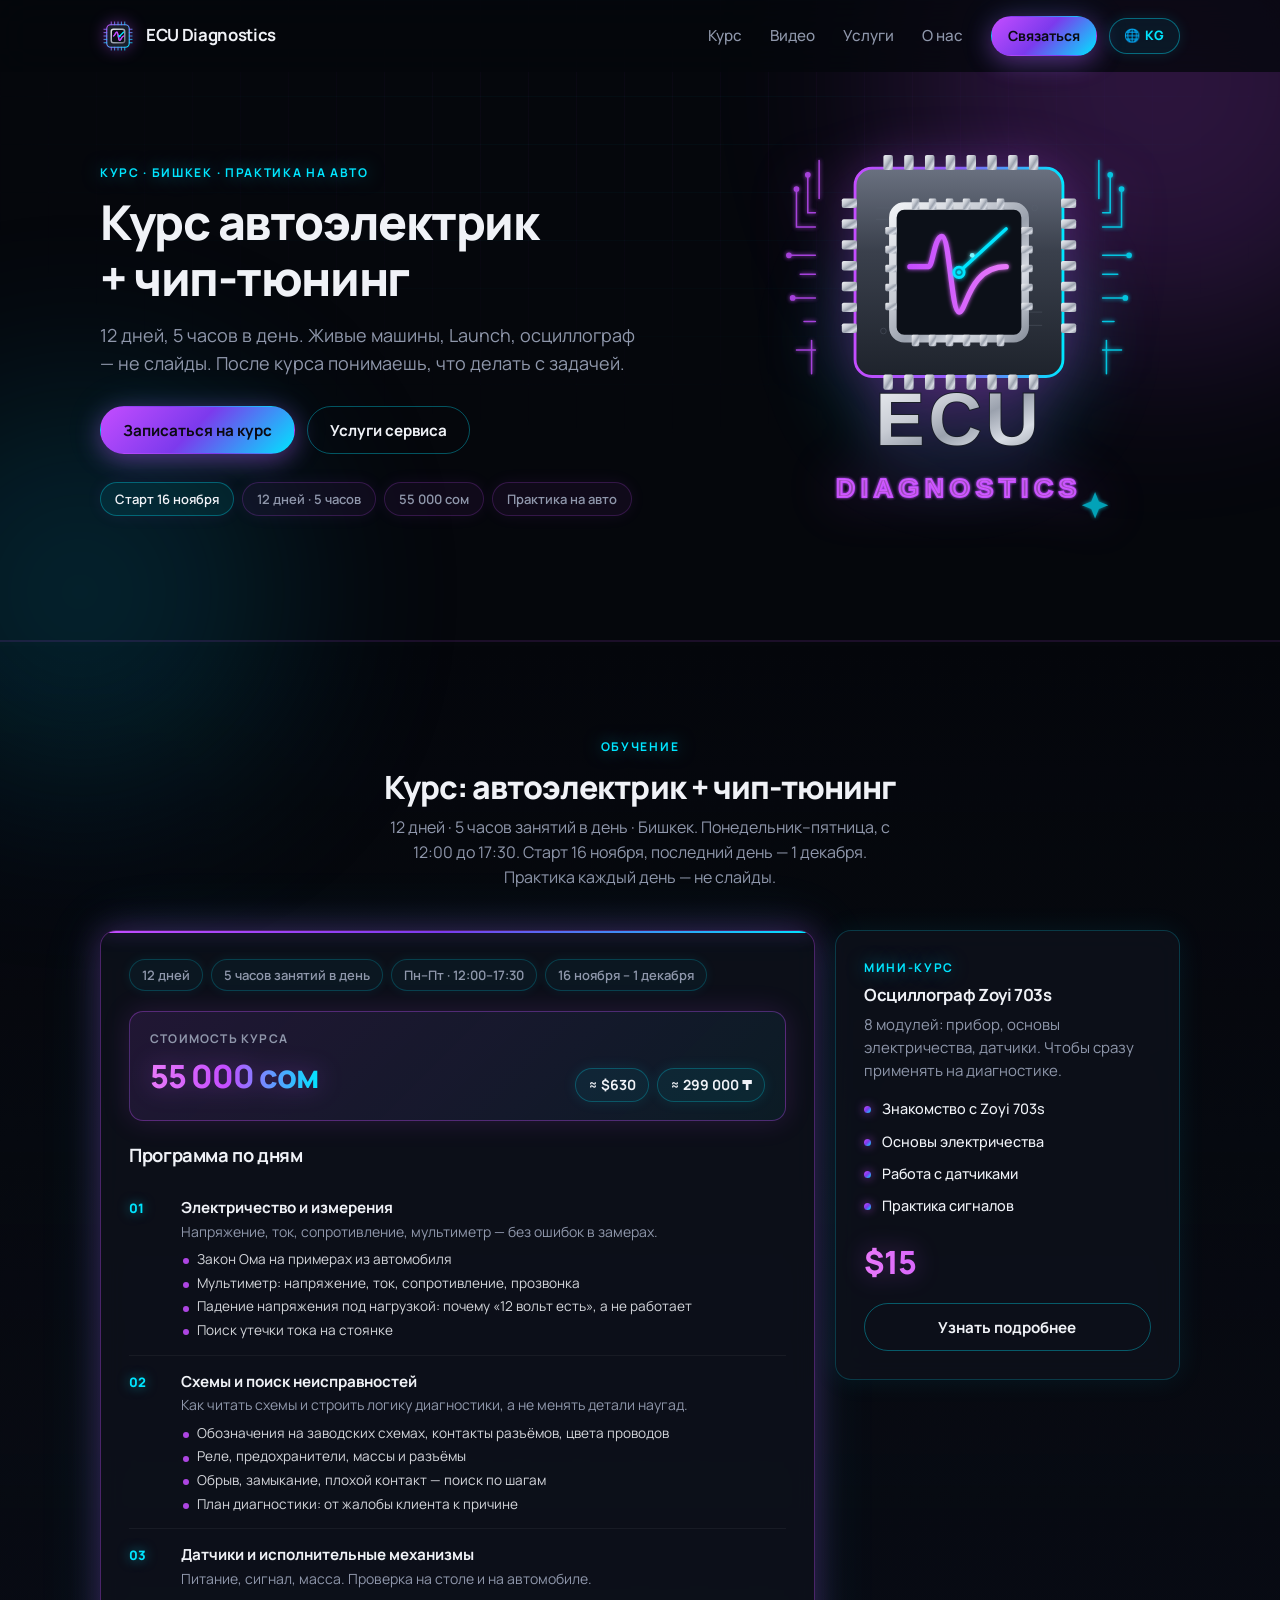
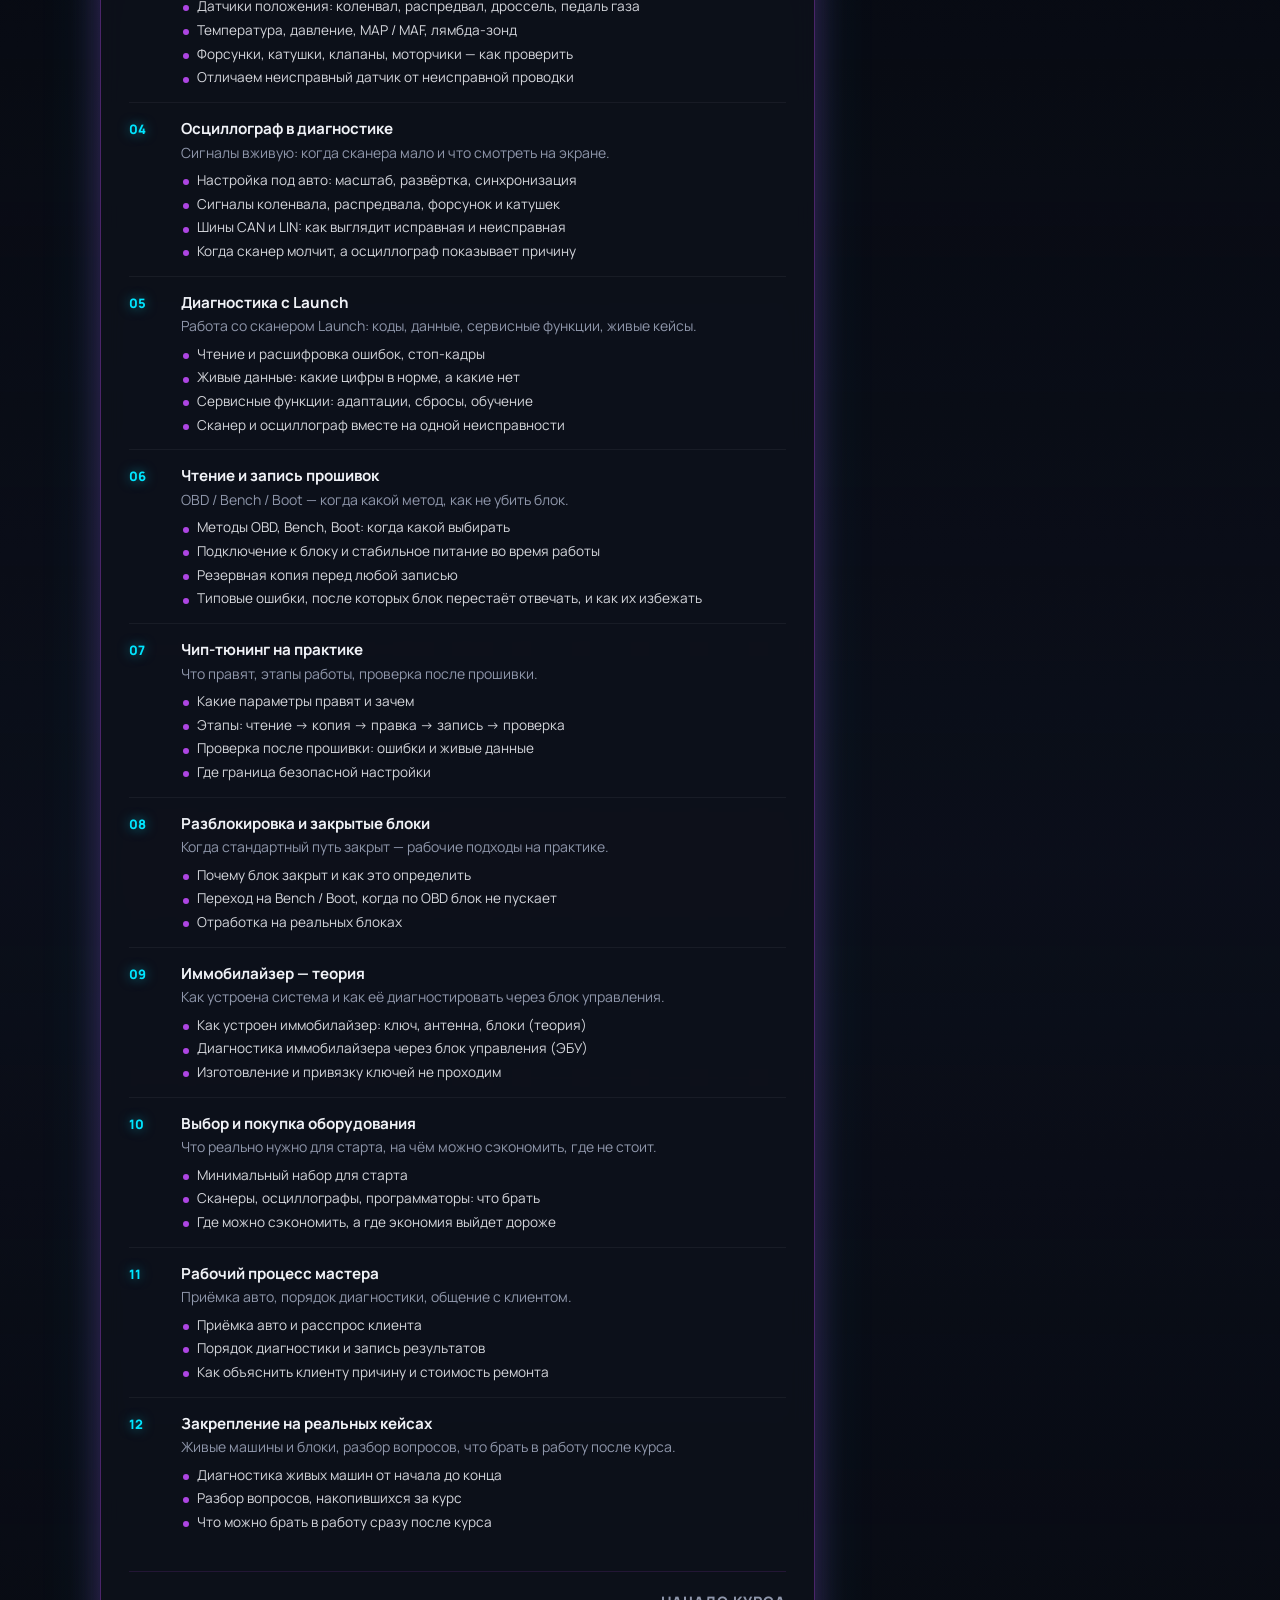
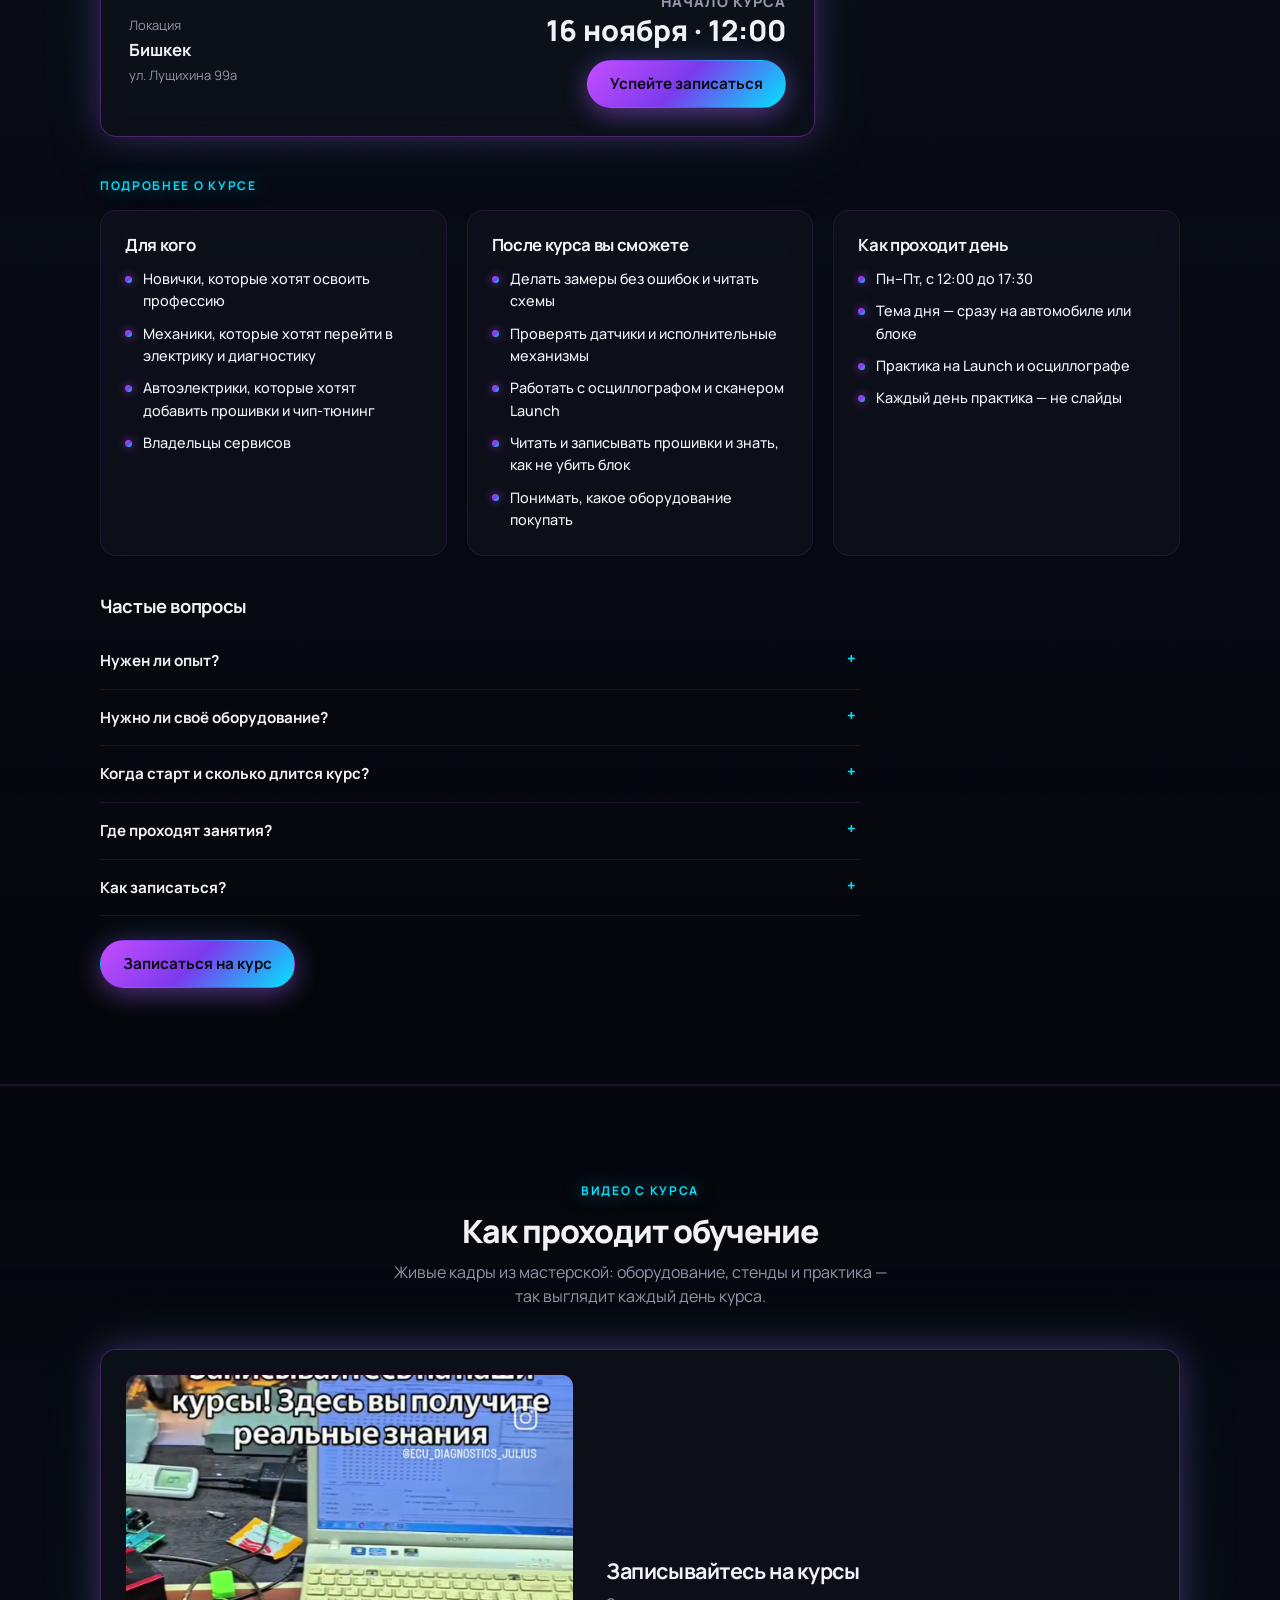
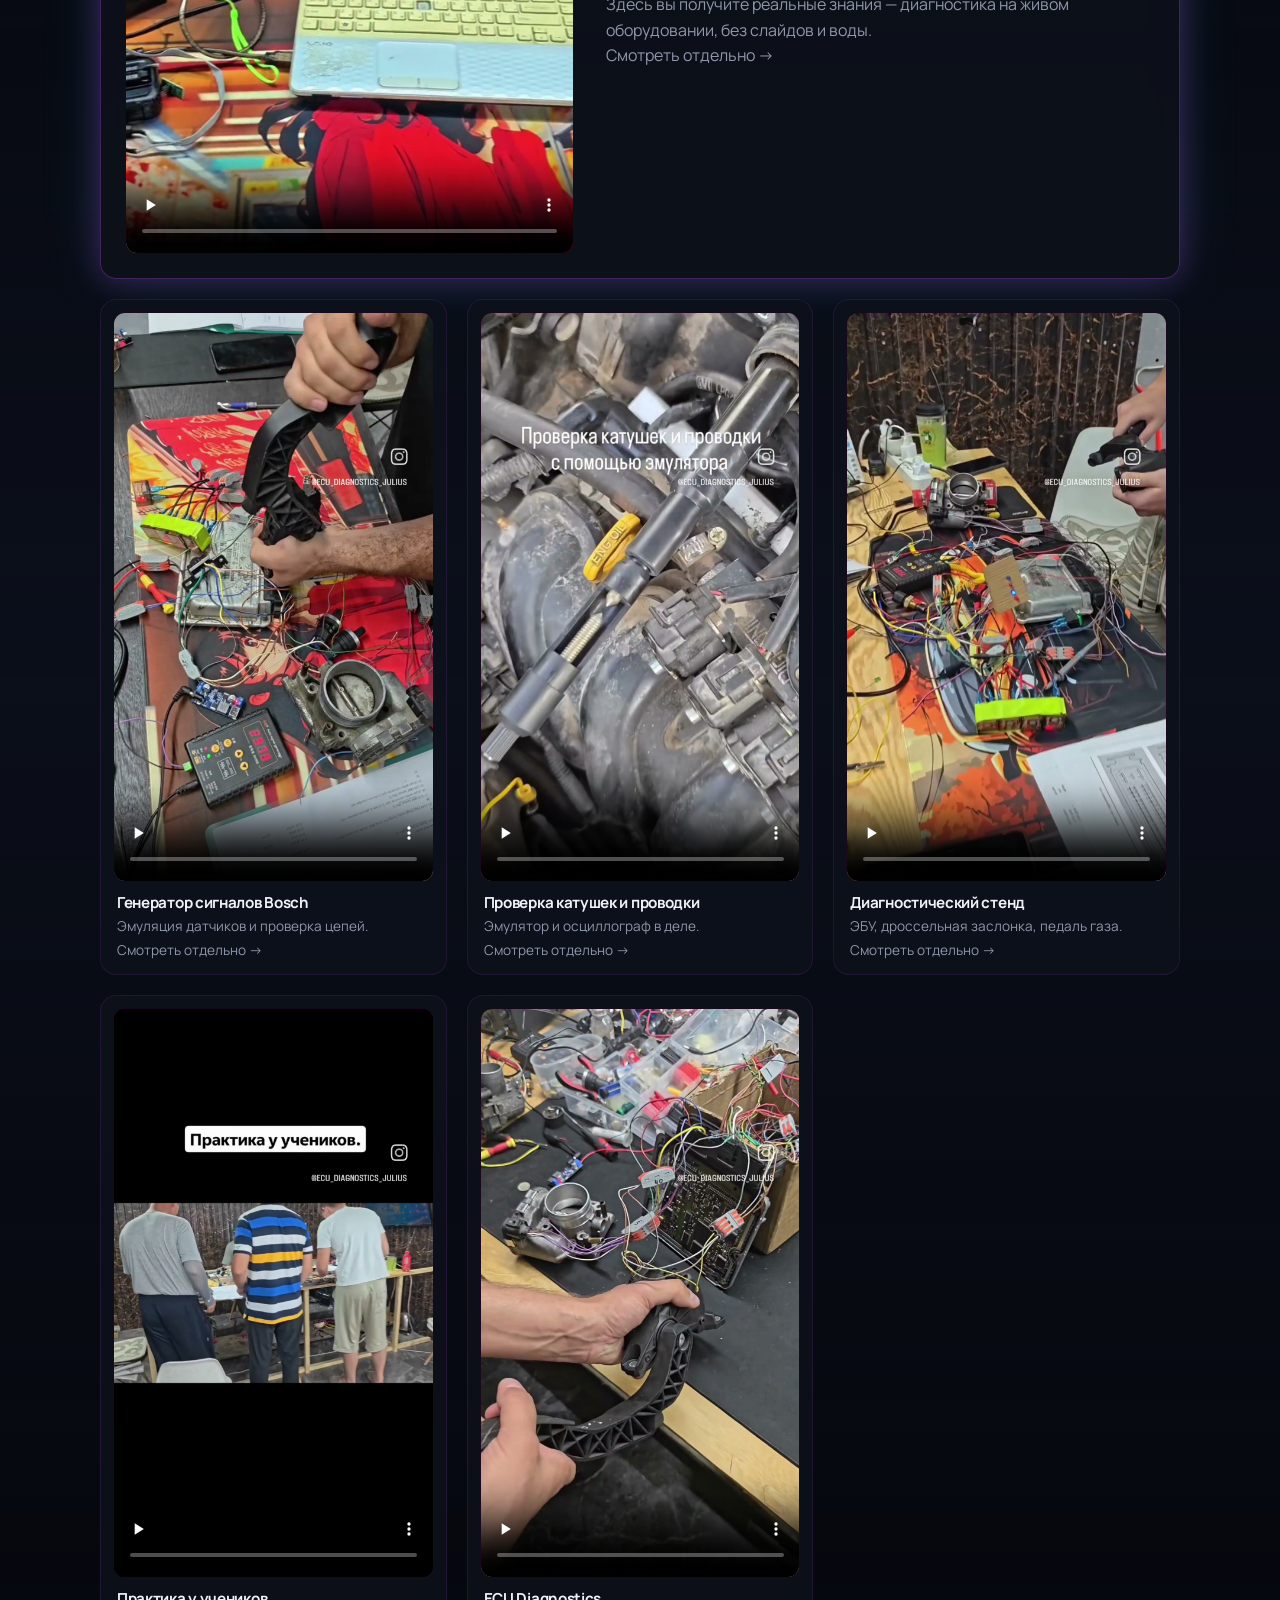
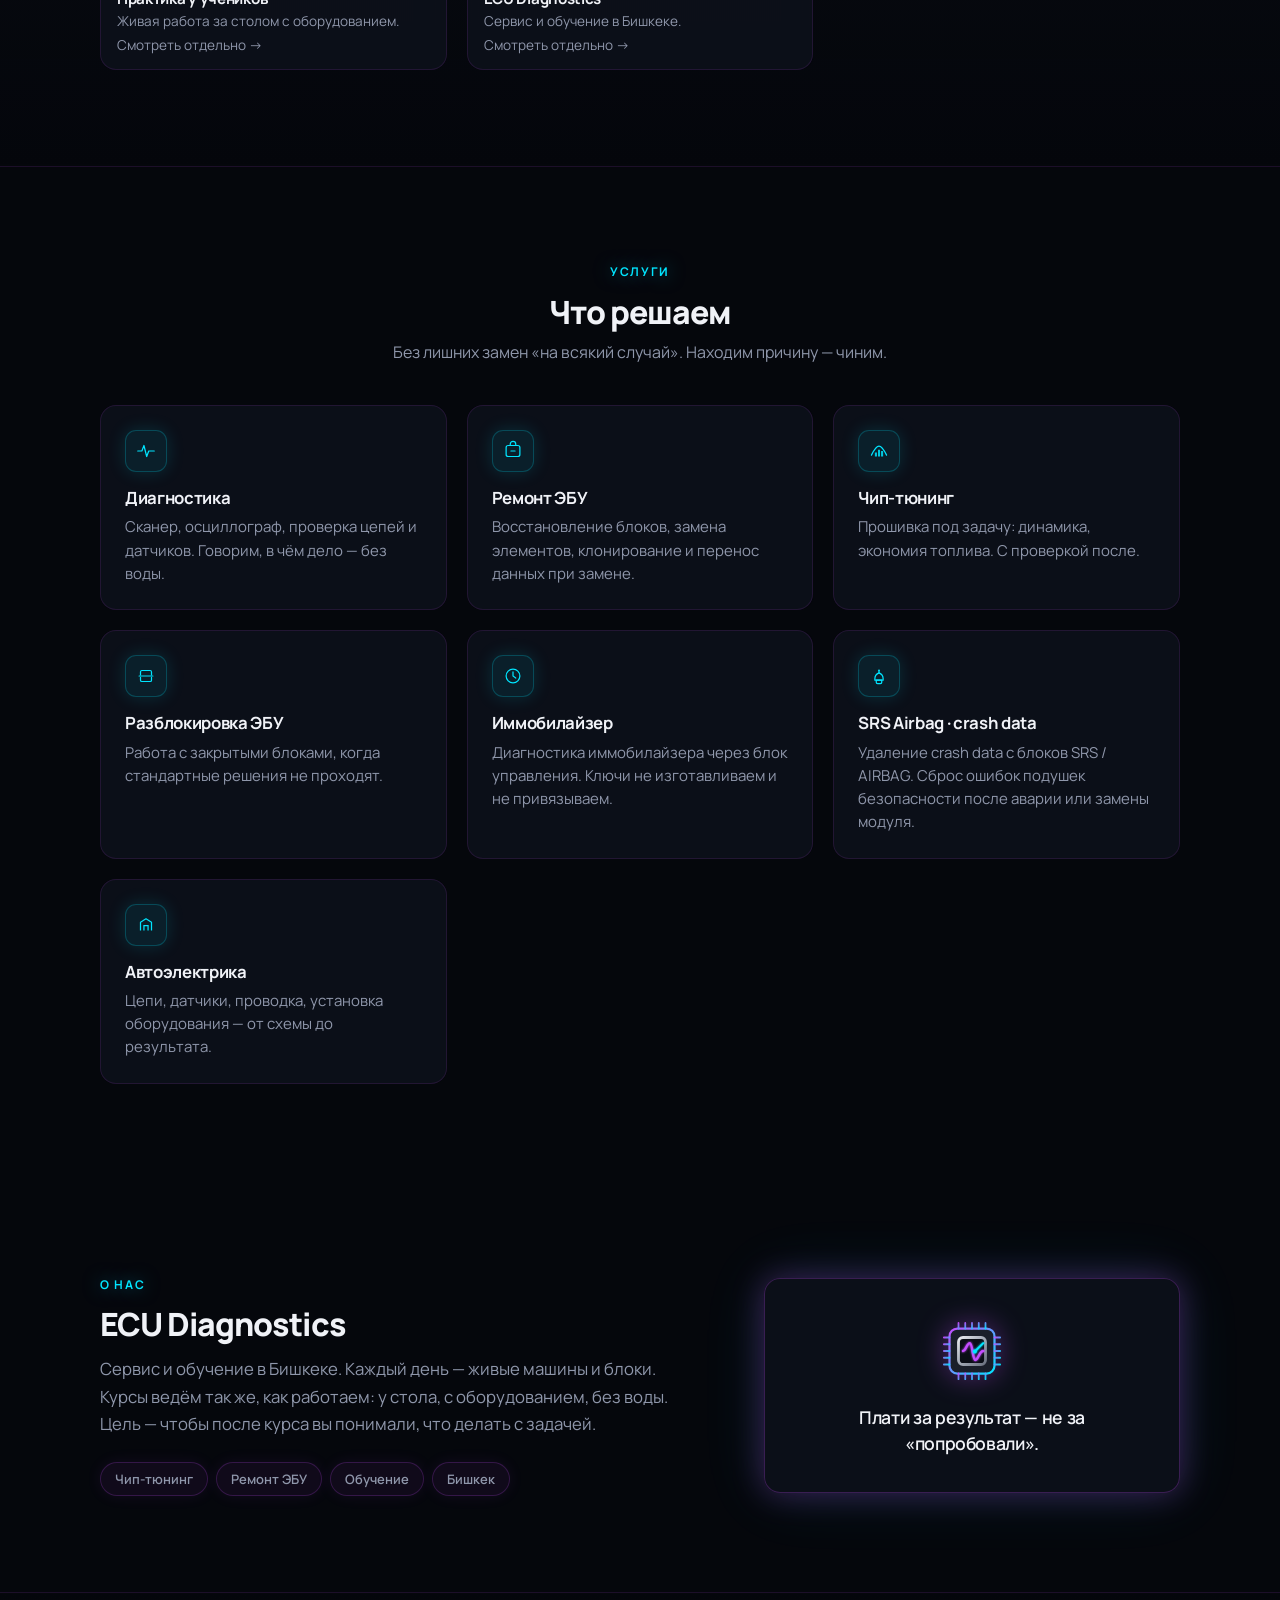
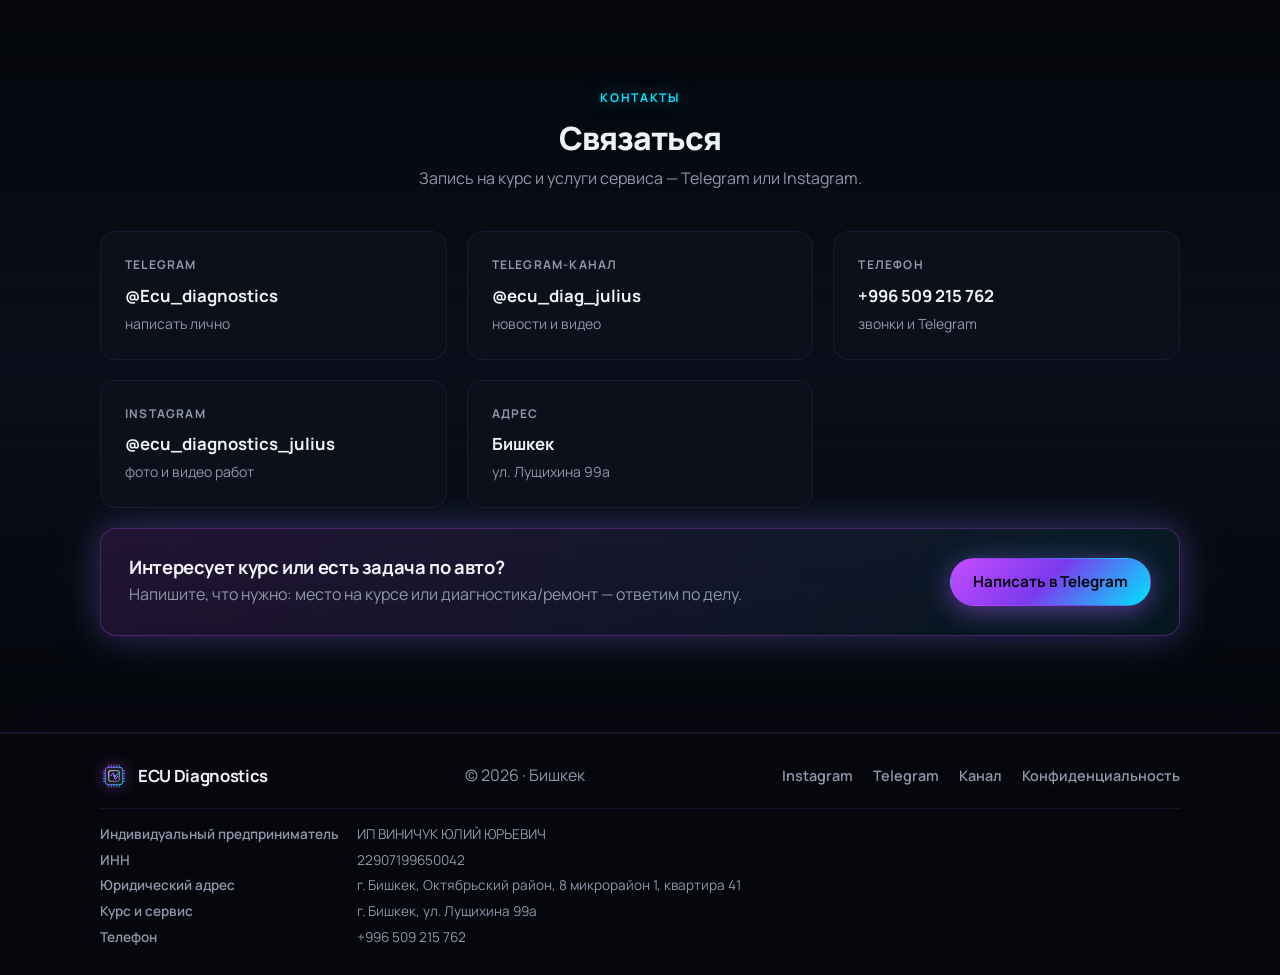
==== index.html @ d9dfda51 "Контакты: Telegram вместо WhatsApp, канал и телефон; политика под Telegram Co-Authored-By: Claude Op" ====
<!DOCTYPE html>
<html lang="ru">
<head>
  <meta charset="UTF-8" />
  <meta name="viewport" content="width=device-width, initial-scale=1.0" />
  <title>ECU Diagnostics — Курс автоэлектрик + чип-тюнинг · диагностика ЭБУ · Бишкек</title>
  <meta name="description" content="Курс автоэлектрик + чип-тюнинг: 12 дней, практика на авто, Launch и осциллограф. Бишкек. Сервис: диагностика и ремонт ЭБУ." />
  <link rel="canonical" href="https://ecu-diagnostics-kg.com/" />
  <link rel="alternate" hreflang="ru" href="https://ecu-diagnostics-kg.com/" />
  <link rel="alternate" hreflang="ky" href="https://ecu-diagnostics-kg.com/index-ky.html" />
  <link rel="alternate" hreflang="x-default" href="https://ecu-diagnostics-kg.com/" />
  <link rel="icon" href="assets/logo-mark.svg" type="image/svg+xml" />
  <link rel="preconnect" href="https://fonts.googleapis.com" />
  <link rel="preconnect" href="https://fonts.gstatic.com" crossorigin />
  <link href="https://fonts.googleapis.com/css2?family=Manrope:wght@400;500;600;700;800&display=swap" rel="stylesheet" />
  <link rel="stylesheet" href="styles.css" />
  <script type="application/ld+json">{"@context":"https://schema.org","@type":"Organization","name":"ECU Diagnostics","legalName":"ИП ВИНИЧУК ЮЛИЙ ЮРЬЕВИЧ","url":"https://ecu-diagnostics-kg.com/","telephone":"+996509215762","taxID":"22907199650042","address":{"@type":"PostalAddress","streetAddress":"8 микрорайон 1, квартира 41","addressLocality":"Бишкек","addressRegion":"Октябрьский район","postalCode":"720075","addressCountry":"KG"},"sameAs":["https://www.instagram.com/ecu_diagnostics_julius/","https://t.me/ecu_diag_julius"]}</script>
</head>
<body>
  <div class="bg-glow bg-glow--a" aria-hidden="true"></div>
  <div class="bg-glow bg-glow--b" aria-hidden="true"></div>
  <div class="bg-grid" aria-hidden="true"></div>

  <header class="header" id="header">
    <div class="wrap header__row">
      <a href="#top" class="brand">
        <img src="assets/logo-mark.svg" alt="" class="brand__icon" width="36" height="36" />
        <span class="brand__name">ECU Diagnostics</span>
      </a>
      <div class="header__actions">
        <nav class="nav" id="nav">
          <a href="#courses">Курс</a>
          <a href="#videos">Видео</a>
          <a href="#services">Услуги</a>
          <a href="#about">О нас</a>
          <a href="#contact" class="btn btn--sm btn--primary">Связаться</a>
        </nav>
        <a class="lang-switch" href="index-ky.html" aria-label="Кыргызча" title="Кыргызча">🌐 KG</a>
        <button class="burger" id="burger" type="button" aria-label="Меню" aria-expanded="false">
          <span></span><span></span>
        </button>
      </div>
    </div>
  </header>

  <main id="top">
    <section class="hero">
      <div class="wrap hero__grid">
        <div class="hero__copy">
          <p class="kicker">Курс · Бишкек · практика на авто</p>
          <h1>Курс автоэлектрик<br />+ чип-тюнинг</h1>
          <p class="lead">
            12 дней, 5 часов в день. Живые машины, Launch, осциллограф —
            не слайды. После курса понимаешь, что делать с задачей.
          </p>
          <div class="hero__cta">
            <a class="btn btn--primary" href="https://t.me/Ecu_diagnostics" target="_blank" rel="noopener">Записаться на курс</a>
            <a class="btn btn--ghost" href="#services">Услуги сервиса</a>
          </div>
          <div class="pills">
            <span class="pill pill--start">Старт 16 ноября</span>
            <span class="pill">12 дней · 5 часов</span>
            <span class="pill">55 000 сом</span>
            <span class="pill">Практика на авто</span>
          </div>
        </div>
        <div class="hero__art">
          <div class="hero__glow" aria-hidden="true"></div>
          <img src="assets/logo.svg" alt="ECU Diagnostics" class="hero__logo" width="400" height="460" />
        </div>
      </div>
    </section>

    <section class="section section--tint" id="courses">
      <div class="wrap">
        <header class="section__head">
          <p class="kicker">Обучение</p>
          <h2>Курс: автоэлектрик + чип-тюнинг</h2>
          <p class="section__desc">12 дней · 5 часов занятий в день · Бишкек. Понедельник–пятница, с 12:00 до 17:30. Старт 16 ноября, последний день — 1 декабря. Практика каждый день — не слайды.</p>
        </header>

        <div class="course">
          <div class="course__main">
            <div class="course__bar">
              <span>12 дней</span>
              <span>5 часов занятий в день</span>
              <span>Пн–Пт · 12:00–17:30</span>
              <span>16 ноября – 1 декабря</span>
            </div>
            <div class="course__price">
              <div class="course__price-main">
                <span class="course__price-label">Стоимость курса</span>
                <strong>55 000 сом</strong>
              </div>
              <div class="course__price-alt">
                <span>≈ $630</span>
                <span>≈ 299 000 ₸</span>
              </div>
            </div>
            <h3 class="course__title">Программа по дням</h3>
            <ol class="program">
              <li>
                <strong>Электричество и измерения</strong>
                <span>Напряжение, ток, сопротивление, мультиметр — без ошибок в замерах.</span>
                <ul class="program__points">
                  <li>Закон Ома на примерах из автомобиля</li>
                  <li>Мультиметр: напряжение, ток, сопротивление, прозвонка</li>
                  <li>Падение напряжения под нагрузкой: почему «12 вольт есть», а не работает</li>
                  <li>Поиск утечки тока на стоянке</li>
                </ul>
              </li>
              <li>
                <strong>Схемы и поиск неисправностей</strong>
                <span>Как читать схемы и строить логику диагностики, а не менять детали наугад.</span>
                <ul class="program__points">
                  <li>Обозначения на заводских схемах, контакты разъёмов, цвета проводов</li>
                  <li>Реле, предохранители, массы и разъёмы</li>
                  <li>Обрыв, замыкание, плохой контакт — поиск по шагам</li>
                  <li>План диагностики: от жалобы клиента к причине</li>
                </ul>
              </li>
              <li>
                <strong>Датчики и исполнительные механизмы</strong>
                <span>Питание, сигнал, масса. Проверка на столе и на автомобиле.</span>
                <ul class="program__points">
                  <li>Датчики положения: коленвал, распредвал, дроссель, педаль газа</li>
                  <li>Температура, давление, MAP / MAF, лямбда-зонд</li>
                  <li>Форсунки, катушки, клапаны, моторчики — как проверить</li>
                  <li>Отличаем неисправный датчик от неисправной проводки</li>
                </ul>
              </li>
              <li>
                <strong>Осциллограф в диагностике</strong>
                <span>Сигналы вживую: когда сканера мало и что смотреть на экране.</span>
                <ul class="program__points">
                  <li>Настройка под авто: масштаб, развёртка, синхронизация</li>
                  <li>Сигналы коленвала, распредвала, форсунок и катушек</li>
                  <li>Шины CAN и LIN: как выглядит исправная и неисправная</li>
                  <li>Когда сканер молчит, а осциллограф показывает причину</li>
                </ul>
              </li>
              <li>
                <strong>Диагностика с Launch</strong>
                <span>Работа со сканером Launch: коды, данные, сервисные функции, живые кейсы.</span>
                <ul class="program__points">
                  <li>Чтение и расшифровка ошибок, стоп-кадры</li>
                  <li>Живые данные: какие цифры в норме, а какие нет</li>
                  <li>Сервисные функции: адаптации, сбросы, обучение</li>
                  <li>Сканер и осциллограф вместе на одной неисправности</li>
                </ul>
              </li>
              <li>
                <strong>Чтение и запись прошивок</strong>
                <span>OBD / Bench / Boot — когда какой метод, как не убить блок.</span>
                <ul class="program__points">
                  <li>Методы OBD, Bench, Boot: когда какой выбирать</li>
                  <li>Подключение к блоку и стабильное питание во время работы</li>
                  <li>Резервная копия перед любой записью</li>
                  <li>Типовые ошибки, после которых блок перестаёт отвечать, и как их избежать</li>
                </ul>
              </li>
              <li>
                <strong>Чип-тюнинг на практике</strong>
                <span>Что правят, этапы работы, проверка после прошивки.</span>
                <ul class="program__points">
                  <li>Какие параметры правят и зачем</li>
                  <li>Этапы: чтение → копия → правка → запись → проверка</li>
                  <li>Проверка после прошивки: ошибки и живые данные</li>
                  <li>Где граница безопасной настройки</li>
                </ul>
              </li>
              <li>
                <strong>Разблокировка и закрытые блоки</strong>
                <span>Когда стандартный путь закрыт — рабочие подходы на практике.</span>
                <ul class="program__points">
                  <li>Почему блок закрыт и как это определить</li>
                  <li>Переход на Bench / Boot, когда по OBD блок не пускает</li>
                  <li>Отработка на реальных блоках</li>
                </ul>
              </li>
              <li>
                <strong>Иммобилайзер — теория</strong>
                <span>Как устроена система и как её диагностировать через блок управления.</span>
                <ul class="program__points">
                  <li>Как устроен иммобилайзер: ключ, антенна, блоки (теория)</li>
                  <li>Диагностика иммобилайзера через блок управления (ЭБУ)</li>
                  <li>Изготовление и привязку ключей не проходим</li>
                </ul>
              </li>
              <li>
                <strong>Выбор и покупка оборудования</strong>
                <span>Что реально нужно для старта, на чём можно сэкономить, где не стоит.</span>
                <ul class="program__points">
                  <li>Минимальный набор для старта</li>
                  <li>Сканеры, осциллографы, программаторы: что брать</li>
                  <li>Где можно сэкономить, а где экономия выйдет дороже</li>
                </ul>
              </li>
              <li>
                <strong>Рабочий процесс мастера</strong>
                <span>Приёмка авто, порядок диагностики, общение с клиентом.</span>
                <ul class="program__points">
                  <li>Приёмка авто и расспрос клиента</li>
                  <li>Порядок диагностики и запись результатов</li>
                  <li>Как объяснить клиенту причину и стоимость ремонта</li>
                </ul>
              </li>
              <li>
                <strong>Закрепление на реальных кейсах</strong>
                <span>Живые машины и блоки, разбор вопросов, что брать в работу после курса.</span>
                <ul class="program__points">
                  <li>Диагностика живых машин от начала до конца</li>
                  <li>Разбор вопросов, накопившихся за курс</li>
                  <li>Что можно брать в работу сразу после курса</li>
                </ul>
              </li>
            </ol>
            <div class="course__foot">
              <div class="course__loc">
                <span class="muted">Локация</span>
                <strong>Бишкек</strong>
                <span class="muted">ул. Лущихина 99а</span>
              </div>
              <div class="course__signup">
                <strong class="course__start-date">НАЧАЛО КУРСА<br /><span>16 ноября · 12:00</span></strong>
              <a class="btn btn--primary" href="https://t.me/Ecu_diagnostics" target="_blank" rel="noopener">Успейте записаться</a>
              </div>
            </div>
          </div>

          <aside class="course__side">
            <p class="kicker">Мини-курс</p>
            <h3>Осциллограф Zoyi 703s</h3>
            <p class="muted">8 модулей: прибор, основы электричества, датчики. Чтобы сразу применять на диагностике.</p>
            <ul class="ticks">
              <li>Знакомство с Zoyi 703s</li>
              <li>Основы электричества</li>
              <li>Работа с датчиками</li>
              <li>Практика сигналов</li>
            </ul>
            <p class="price">$15</p>
            <a class="btn btn--ghost btn--block" href="https://t.me/Ecu_diagnostics" target="_blank" rel="noopener">Узнать подробнее</a>
          </aside>
        </div>
        <div class="course-more">
          <p class="kicker">Подробнее о курсе</p>
          <div class="grid-3">
          <article class="card">
            <h3>Для кого</h3>
            <ul class="ticks">
              <li>Новички, которые хотят освоить профессию</li>
              <li>Механики, которые хотят перейти в электрику и диагностику</li>
              <li>Автоэлектрики, которые хотят добавить прошивки и чип-тюнинг</li>
              <li>Владельцы сервисов</li>
            </ul>
          </article>
          <article class="card">
            <h3>После курса вы сможете</h3>
            <ul class="ticks">
              <li>Делать замеры без ошибок и читать схемы</li>
              <li>Проверять датчики и исполнительные механизмы</li>
              <li>Работать с осциллографом и сканером Launch</li>
              <li>Читать и записывать прошивки и знать, как не убить блок</li>
              <li>Понимать, какое оборудование покупать</li>
            </ul>
          </article>
          <article class="card">
            <h3>Как проходит день</h3>
            <ul class="ticks">
              <li>Пн–Пт, с 12:00 до 17:30</li>
              <li>Тема дня — сразу на автомобиле или блоке</li>
              <li>Практика на Launch и осциллографе</li>
              <li>Каждый день практика — не слайды</li>
            </ul>
          </article>
          </div>
        </div>

        <div class="faq">
          <h3 class="course__title">Частые вопросы</h3>
          <details class="faq__item">
            <summary>Нужен ли опыт?</summary>
            <p>Базовые знания не обязательны: курс начинается с основ электричества и измерений. Если опыт есть, быстрее перейдёте к сложным темам.</p>
          </details>
          <details class="faq__item">
            <summary>Нужно ли своё оборудование?</summary>
            <p>Практика идёт на Launch и осциллографе. На 10-й день разберём, какое оборудование купить для своей работы.</p>
          </details>
          <details class="faq__item">
            <summary>Когда старт и сколько длится курс?</summary>
            <p>Старт 16 ноября в 12:00. 12 учебных дней, понедельник–пятница, последний день — 1 декабря.</p>
          </details>
          <details class="faq__item">
            <summary>Где проходят занятия?</summary>
            <p>Бишкек, ул. Лущихина 99а, в нашей мастерской.</p>
          </details>
          <details class="faq__item">
            <summary>Как записаться?</summary>
            <p>Напишите в Telegram или Instagram — ответим и запишем вас.</p>
          </details>
          <a class="btn btn--primary" href="https://t.me/Ecu_diagnostics" target="_blank" rel="noopener">Записаться на курс</a>
        </div>
      </div>
    </section>

    <section class="section section--tint" id="videos">
      <div class="wrap">
        <header class="section__head">
          <p class="kicker">Видео с курса</p>
          <h2>Как проходит обучение</h2>
          <p class="section__desc">Живые кадры из мастерской: оборудование, стенды и практика — так выглядит каждый день курса.</p>
        </header>

        <div class="video-feature">
          <video controls preload="none" poster="assets/videos/video-4.jpg">
            <source src="assets/videos/video-4.mp4" type="video/mp4" />
          </video>
          <div class="video-feature__meta">
            <h3>Записывайтесь на курсы</h3>
            <p class="muted">Здесь вы получите реальные знания — диагностика на живом оборудовании, без слайдов и воды.</p>
            <a class="muted video-link" href="video/zapis-na-kurs-avtoelektrik.html">Смотреть отдельно →</a>
          </div>
        </div>

        <div class="video-grid">
          <article class="video-card">
            <video controls preload="none" poster="assets/videos/video-2.jpg">
              <source src="assets/videos/video-2.mp4" type="video/mp4" />
            </video>
            <h3>Генератор сигналов Bosch</h3>
            <p class="muted">Эмуляция датчиков и проверка цепей.</p>
            <a class="muted video-link" href="video/generator-signalov-bosch.html">Смотреть отдельно →</a>
          </article>
          <article class="video-card">
            <video controls preload="none" poster="assets/videos/video-5.jpg">
              <source src="assets/videos/video-5.mp4" type="video/mp4" />
            </video>
            <h3>Проверка катушек и проводки</h3>
            <p class="muted">Эмулятор и осциллограф в деле.</p>
            <a class="muted video-link" href="video/proverka-katushek-i-provodki.html">Смотреть отдельно →</a>
          </article>
          <article class="video-card">
            <video controls preload="none" poster="assets/videos/video-6.jpg">
              <source src="assets/videos/video-6.mp4" type="video/mp4" />
            </video>
            <h3>Диагностический стенд</h3>
            <p class="muted">ЭБУ, дроссельная заслонка, педаль газа.</p>
            <a class="muted video-link" href="video/diagnosticheskiy-stend.html">Смотреть отдельно →</a>
          </article>
          <article class="video-card">
            <video controls preload="none" poster="assets/videos/video-7.jpg">
              <source src="assets/videos/video-7.mp4" type="video/mp4" />
            </video>
            <h3>Практика у учеников</h3>
            <p class="muted">Живая работа за столом с оборудованием.</p>
            <a class="muted video-link" href="video/praktika-uchenikov.html">Смотреть отдельно →</a>
          </article>
          <article class="video-card">
            <video controls preload="none" poster="assets/videos/video-1.jpg">
              <source src="assets/videos/video-1.mp4" type="video/mp4" />
            </video>
            <h3>ECU Diagnostics</h3>
            <p class="muted">Сервис и обучение в Бишкеке.</p>
            <a class="muted video-link" href="video/ecu-diagnostics-bishkek.html">Смотреть отдельно →</a>
          </article>
        </div>
      </div>
    </section>

    <section class="section" id="services">
      <div class="wrap">
        <header class="section__head">
          <p class="kicker">Услуги</p>
          <h2>Что решаем</h2>
          <p class="section__desc">Без лишних замен «на всякий случай». Находим причину — чиним.</p>
        </header>
        <div class="grid-3">
          <article class="card">
            <div class="card__ico" aria-hidden="true">
              <svg viewBox="0 0 32 32" fill="none"><path d="M4 16h6l3-8 4 16 3-8h8" stroke="currentColor" stroke-width="1.8" stroke-linecap="round" stroke-linejoin="round"/></svg>
            </div>
            <h3>Диагностика</h3>
            <p>Сканер, осциллограф, проверка цепей и датчиков. Говорим, в чём дело — без воды.</p>
          </article>
          <article class="card">
            <div class="card__ico" aria-hidden="true">
              <svg viewBox="0 0 32 32" fill="none"><rect x="6" y="8" width="20" height="16" rx="3" stroke="currentColor" stroke-width="1.8"/><path d="M12 8V6a4 4 0 018 0v2M13 16h6" stroke="currentColor" stroke-width="1.8" stroke-linecap="round"/></svg>
            </div>
            <h3>Ремонт ЭБУ</h3>
            <p>Восстановление блоков, замена элементов, клонирование и перенос данных при замене.</p>
          </article>
          <article class="card">
            <div class="card__ico" aria-hidden="true">
              <svg viewBox="0 0 32 32" fill="none"><path d="M5 22c5-10 8-13 11-13s6 3 11 13" stroke="currentColor" stroke-width="1.8" stroke-linecap="round"/><path d="M10 18h3v6h-3zM14.5 14h3v10h-3zM19 16h3v8h-3z" fill="currentColor" opacity=".85"/></svg>
            </div>
            <h3>Чип-тюнинг</h3>
            <p>Прошивка под задачу: динамика, экономия топлива. С проверкой после.</p>
          </article>
          <article class="card">
            <div class="card__ico" aria-hidden="true">
              <svg viewBox="0 0 32 32" fill="none"><path d="M8 14V10a2 2 0 012-2h12a2 2 0 012 2v4M8 18v4a2 2 0 002 2h12a2 2 0 002-2v-4M6 16h20" stroke="currentColor" stroke-width="1.8" stroke-linecap="round"/></svg>
            </div>
            <h3>Разблокировка ЭБУ</h3>
            <p>Работа с закрытыми блоками, когда стандартные решения не проходят.</p>
          </article>
          <article class="card">
            <div class="card__ico" aria-hidden="true">
              <svg viewBox="0 0 32 32" fill="none"><circle cx="16" cy="16" r="10" stroke="currentColor" stroke-width="1.8"/><path d="M16 10v6l4 3" stroke="currentColor" stroke-width="1.8" stroke-linecap="round"/></svg>
            </div>
            <h3>Иммобилайзер</h3>
            <p>Диагностика иммобилайзера через блок управления. Ключи не изготавливаем и не привязываем.</p>
          </article>
          <article class="card">
            <div class="card__ico" aria-hidden="true">
              <svg viewBox="0 0 32 32" fill="none">
                <path d="M10 20c0-4 2.5-7 6-8.5C19.5 13 22 16 22 20v2H10v-2z" stroke="currentColor" stroke-width="1.8" stroke-linejoin="round"/>
                <path d="M12 22h8v3a2 2 0 01-2 2h-4a2 2 0 01-2-2v-3z" stroke="currentColor" stroke-width="1.8" stroke-linejoin="round"/>
                <path d="M16 9.5V12" stroke="currentColor" stroke-width="1.8" stroke-linecap="round"/>
                <circle cx="16" cy="8" r="1.4" fill="currentColor"/>
              </svg>
            </div>
            <h3>SRS Airbag · crash data</h3>
            <p>Удаление crash data с блоков SRS / AIRBAG. Сброс ошибок подушек безопасности после аварии или замены модуля.</p>
          </article>
          <article class="card">
            <div class="card__ico" aria-hidden="true">
              <svg viewBox="0 0 32 32" fill="none"><path d="M8 24V12l8-5 8 5v12" stroke="currentColor" stroke-width="1.8" stroke-linejoin="round"/><path d="M13 24v-7h6v7" stroke="currentColor" stroke-width="1.8"/></svg>
            </div>
            <h3>Автоэлектрика</h3>
            <p>Цепи, датчики, проводка, установка оборудования — от схемы до результата.</p>
          </article>
        </div>
      </div>
    </section>

    <section class="section" id="about">
      <div class="wrap about">
        <div>
          <p class="kicker">О нас</p>
          <h2>ECU Diagnostics</h2>
          <p class="muted about__text">
            Сервис и обучение в Бишкеке. Каждый день — живые машины и блоки.
            Курсы ведём так же, как работаем: у стола, с оборудованием, без воды.
            Цель — чтобы после курса вы понимали, что делать с задачей.
          </p>
          <div class="pills">
            <span class="pill">Чип-тюнинг</span>
            <span class="pill">Ремонт ЭБУ</span>
            <span class="pill">Обучение</span>
            <span class="pill">Бишкек</span>
          </div>
        </div>
        <div class="about__panel">
          <img src="assets/logo-mark.svg" alt="" class="about__mark" width="72" height="72" />
          <p class="about__quote">Плати за результат — не за «попробовали».</p>
        </div>
      </div>
    </section>

    <section class="section section--tint" id="contact">
      <div class="wrap">
        <header class="section__head">
          <p class="kicker">Контакты</p>
          <h2>Связаться</h2>
          <p class="section__desc">Запись на курс и услуги сервиса — Telegram или Instagram.</p>
        </header>
        <div class="grid-3 contact-grid">
          <a class="card card--link" href="https://t.me/Ecu_diagnostics" target="_blank" rel="noopener">
            <span class="card__label">Telegram</span>
            <strong>@Ecu_diagnostics</strong>
            <span class="muted contact__hint">написать лично</span>
          </a>
          <a class="card card--link" href="https://t.me/ecu_diag_julius" target="_blank" rel="noopener">
            <span class="card__label">Telegram-канал</span>
            <strong>@ecu_diag_julius</strong>
            <span class="muted contact__hint">новости и видео</span>
          </a>
          <a class="card card--link" href="tel:+996509215762">
            <span class="card__label">Телефон</span>
            <strong>+996 509 215 762</strong>
            <span class="muted contact__hint">звонки и Telegram</span>
          </a>
          <a class="card card--link" href="https://www.instagram.com/ecu_diagnostics_julius/" target="_blank" rel="noopener">
            <span class="card__label">Instagram</span>
            <strong>@ecu_diagnostics_julius</strong>
            <span class="muted contact__hint">фото и видео работ</span>
          </a>
          <div class="card">
            <span class="card__label">Адрес</span>
            <strong>Бишкек</strong>
            <span class="muted contact__hint">ул. Лущихина 99а</span>
          </div>
        </div>
        <div class="banner">
          <div>
            <h3>Интересует курс или есть задача по авто?</h3>
            <p class="muted">Напишите, что нужно: место на курсе или диагностика/ремонт — ответим по делу.</p>
          </div>
          <a class="btn btn--primary" href="https://t.me/Ecu_diagnostics" target="_blank" rel="noopener">Написать в Telegram</a>
        </div>
      </div>
    </section>
  </main>

  <footer class="footer">
    <div class="wrap footer__row">
      <a href="#top" class="brand brand--sm">
        <img src="assets/logo-mark.svg" alt="" class="brand__icon" width="28" height="28" />
        <span class="brand__name">ECU Diagnostics</span>
      </a>
      <p class="muted">© <span id="year"></span> · Бишкек</p>
      <div class="footer__links">
        <a href="https://www.instagram.com/ecu_diagnostics_julius/" target="_blank" rel="noopener">Instagram</a>
        <a href="https://t.me/Ecu_diagnostics" target="_blank" rel="noopener">Telegram</a>
        <a href="https://t.me/ecu_diag_julius" target="_blank" rel="noopener">Канал</a>
        <a href="privacy.html">Конфиденциальность</a>
      </div>
    </div>
    <div class="wrap footer__req" aria-label="Реквизиты">
      <dl>
        <dt>Индивидуальный предприниматель</dt><dd>ИП ВИНИЧУК ЮЛИЙ ЮРЬЕВИЧ</dd>
        <dt>ИНН</dt><dd>22907199650042</dd>
        <dt>Юридический адрес</dt><dd>г. Бишкек, Октябрьский район, 8 микрорайон 1, квартира 41</dd>
        <dt>Курс и сервис</dt><dd>г. Бишкек, ул. Лущихина 99а</dd>
        <dt>Телефон</dt><dd><a href="tel:+996509215762">+996 509 215 762</a></dd>
      </dl>
    </div>
  </footer>

  <script src="script.js"></script>
</body>
</html>
---- styles.css ----
/* ========== ECU Diagnostics — neon glow system ========== */
:root {
  --bg: #05070c;
  --bg-2: #0a0e16;
  --surface: rgba(14, 18, 28, 0.82);
  --surface-solid: #111622;
  --line: rgba(196, 77, 255, 0.12);
  --line-strong: rgba(0, 229, 255, 0.32);
  --text: #f0f2f7;
  --muted: #8f97ab;
  --purple: #c44dff;
  --cyan: #00e5ff;
  --grad: linear-gradient(135deg, #c44dff 0%, #7c3aed 48%, #00e5ff 100%);
  --text-grad: linear-gradient(90deg, #e879f9, #c44dff 45%, #00e5ff);
  --glow-purple: 0 0 28px rgba(196, 77, 255, 0.35), 0 0 60px rgba(196, 77, 255, 0.12);
  --glow-cyan: 0 0 24px rgba(0, 229, 255, 0.25), 0 0 48px rgba(0, 229, 255, 0.1);
  --glow-mix: 0 0 32px rgba(196, 77, 255, 0.28), 0 0 64px rgba(0, 229, 255, 0.12);
  --r: 16px;
  --wrap: 1080px;
  --header: 72px;
  --section: 96px;
  --gap: 20px;
  --font: "Manrope", system-ui, -apple-system, sans-serif;
  --shadow: 0 16px 48px rgba(0, 0, 0, 0.4);
}

*, *::before, *::after { box-sizing: border-box; margin: 0; padding: 0; }

html {
  scroll-behavior: smooth;
  scroll-padding-top: calc(var(--header) + 12px);
}

body {
  font-family: var(--font);
  background: var(--bg);
  color: var(--text);
  line-height: 1.55;
  min-height: 100vh;
  overflow-x: hidden;
  -webkit-font-smoothing: antialiased;
}

img { display: block; max-width: 100%; }
a { color: inherit; text-decoration: none; }
ul, ol { list-style: none; }

/* Ambient background glow */
.bg-grid {
  position: fixed;
  inset: 0;
  z-index: -2;
  pointer-events: none;
  background-image:
    linear-gradient(rgba(0, 229, 255, 0.03) 1px, transparent 1px),
    linear-gradient(90deg, rgba(196, 77, 255, 0.03) 1px, transparent 1px);
  background-size: 48px 48px;
  mask-image: radial-gradient(ellipse 80% 55% at 50% 10%, black 15%, transparent 72%);
}

.bg-glow {
  position: fixed;
  border-radius: 50%;
  filter: blur(100px);
  z-index: -1;
  pointer-events: none;
}

.bg-glow--a {
  width: 520px;
  height: 520px;
  top: -180px;
  right: -140px;
  background: var(--purple);
  opacity: 0.2; /* softer — no purple “panel” behind logo */
}

.bg-glow--b {
  width: 400px;
  height: 400px;
  bottom: 12%;
  left: -120px;
  background: #0088aa;
  opacity: 0.22;
}

.wrap {
  width: min(100% - 40px, var(--wrap));
  margin-inline: auto;
}

/* Header */
.header {
  position: sticky;
  top: 0;
  z-index: 50;
  height: var(--header);
  background: rgba(5, 7, 12, 0.78);
  backdrop-filter: blur(18px);
  border-bottom: 1px solid transparent;
  transition: border-color 0.25s, background 0.25s, box-shadow 0.25s;
}

.header.is-scrolled {
  border-bottom-color: var(--line);
  background: rgba(5, 7, 12, 0.92);
  box-shadow: 0 8px 32px rgba(0, 0, 0, 0.35), 0 0 40px rgba(196, 77, 255, 0.06);
}

.header__row {
  height: 100%;
  display: flex;
  align-items: center;
  justify-content: space-between;
  gap: 24px;
}

.header__actions {
  display: flex;
  align-items: center;
  gap: 12px;
}

.brand {
  display: flex;
  align-items: center;
  gap: 10px;
  min-width: 0;
}

.brand__icon {
  width: 36px;
  height: 36px;
  object-fit: contain;
  flex-shrink: 0;
  filter: drop-shadow(0 0 8px rgba(196, 77, 255, 0.4));
}

.brand--sm .brand__icon {
  width: 28px;
  height: 28px;
}

.brand__name {
  font-weight: 700;
  font-size: 1.05rem;
  letter-spacing: -0.02em;
  white-space: nowrap;
  color: var(--text);
}

.nav {
  display: flex;
  align-items: center;
  gap: 8px 28px;
}

.nav > a:not(.btn) {
  font-size: 0.95rem;
  font-weight: 500;
  color: var(--muted);
  transition: color 0.15s, text-shadow 0.15s;
}

.nav > a:not(.btn):hover {
  color: var(--text);
  text-shadow: 0 0 16px rgba(0, 229, 255, 0.35);
}

.burger {
  display: none;
  width: 40px;
  height: 40px;
  border: 1px solid var(--line);
  border-radius: 10px;
  background: transparent;
  cursor: pointer;
  flex-direction: column;
  align-items: center;
  justify-content: center;
  gap: 6px;
}

.burger span {
  display: block;
  width: 18px;
  height: 2px;
  background: var(--text);
  border-radius: 2px;
}

/* Type */
.kicker {
  font-size: 0.75rem;
  font-weight: 700;
  letter-spacing: 0.14em;
  text-transform: uppercase;
  color: var(--cyan);
  margin-bottom: 12px;
  text-shadow: 0 0 18px rgba(0, 229, 255, 0.55), 0 0 36px rgba(0, 229, 255, 0.2);
}

h1, h2, h3 {
  font-weight: 800;
  letter-spacing: -0.03em;
  line-height: 1.15;
}

h1 { font-size: clamp(2rem, 4.5vw, 3rem); margin-bottom: 16px; }
h2 { font-size: clamp(1.5rem, 3vw, 2rem); margin-bottom: 10px; }
h3 { font-size: 1.05rem; margin-bottom: 8px; font-weight: 700; letter-spacing: -0.02em; }

.lead {
  font-size: 1.125rem;
  color: var(--muted);
  max-width: 34rem;
  margin-bottom: 28px;
  line-height: 1.6;
}

.muted { color: var(--muted); }

/* Buttons */
.btn {
  display: inline-flex;
  align-items: center;
  justify-content: center;
  gap: 8px;
  height: 48px;
  padding: 0 22px;
  border-radius: 999px;
  font-weight: 700;
  font-size: 0.95rem;
  border: 1px solid transparent;
  transition: transform 0.15s, box-shadow 0.2s, background 0.15s, border-color 0.15s;
  white-space: nowrap;
}

.btn:hover { transform: translateY(-1px); }

.btn--sm {
  height: 40px;
  padding: 0 16px;
  font-size: 0.875rem;
}

.btn--primary {
  background: var(--grad);
  color: #0a0a12;
  box-shadow: 0 6px 24px rgba(196, 77, 255, 0.4), 0 0 40px rgba(0, 229, 255, 0.12);
}

.btn--primary:hover {
  box-shadow: 0 10px 32px rgba(196, 77, 255, 0.5), 0 0 48px rgba(0, 229, 255, 0.22);
}

.btn--ghost {
  background: transparent;
  border-color: rgba(0, 229, 255, 0.35);
  color: var(--text);
  box-shadow: 0 0 0 rgba(0, 229, 255, 0);
}

.btn--ghost:hover {
  border-color: var(--cyan);
  background: rgba(0, 229, 255, 0.06);
  box-shadow: var(--glow-cyan);
}

.btn--block { width: 100%; }

/* Language switch */
.lang-switch {
  display: inline-flex;
  align-items: center;
  gap: 6px;
  height: 36px;
  padding: 0 14px;
  border-radius: 999px;
  border: 1px solid rgba(0, 229, 255, 0.4);
  background: rgba(0, 229, 255, 0.07);
  color: var(--cyan);
  font-size: 0.8125rem;
  font-weight: 800;
  letter-spacing: 0.08em;
  white-space: nowrap;
  box-shadow: 0 0 14px rgba(0, 229, 255, 0.12);
  transition: border-color 0.15s, box-shadow 0.15s, background 0.15s, transform 0.15s;
}

.lang-switch:hover {
  border-color: var(--cyan);
  background: rgba(0, 229, 255, 0.14);
  box-shadow: var(--glow-cyan);
  transform: translateY(-1px);
}

/* Pills */
.pills {
  display: flex;
  flex-wrap: wrap;
  gap: 8px;
}

.pill {
  height: 34px;
  display: inline-flex;
  align-items: center;
  padding: 0 14px;
  border-radius: 999px;
  border: 1px solid rgba(196, 77, 255, 0.2);
  background: rgba(196, 77, 255, 0.06);
  color: var(--muted);
  font-size: 0.8125rem;
  font-weight: 600;
  box-shadow: 0 0 16px rgba(196, 77, 255, 0.08);
  transition: border-color 0.15s, box-shadow 0.15s, color 0.15s;
}

.pill:hover {
  border-color: rgba(0, 229, 255, 0.35);
  color: var(--text);
  box-shadow: 0 0 20px rgba(0, 229, 255, 0.15);
}

/* Hero */
.hero {
  padding: 48px 0 80px;
  border-bottom: 1px solid var(--line);
  position: relative;
}

.hero__grid {
  display: grid;
  grid-template-columns: 1.15fr 0.85fr;
  gap: 40px;
  align-items: center;
  min-height: 440px;
}

.hero__cta {
  display: flex;
  flex-wrap: wrap;
  gap: 12px;
  margin-bottom: 28px;
}

.hero__art {
  position: relative;
  display: grid;
  place-items: center;
  min-height: 440px;
}

.hero__glow {
  position: absolute;
  width: 75%;
  aspect-ratio: 1;
  border-radius: 50%;
  background: radial-gradient(
    circle,
    rgba(196, 77, 255, 0.32) 0%,
    rgba(0, 229, 255, 0.1) 45%,
    transparent 72%
  );
  filter: blur(28px);
  z-index: 0;
  pointer-events: none;
  animation: pulse-orb 6s ease-in-out infinite;
}

.hero__logo {
  position: relative;
  z-index: 1;
  width: min(380px, 92%);
  height: auto;
  object-fit: contain;
  /* pure SVG — sharp, no raster/mix-blend hacks */
  filter: drop-shadow(0 0 24px rgba(196, 77, 255, 0.3));
  animation: float 7s ease-in-out infinite;
}

@keyframes float {
  0%, 100% { transform: translateY(0); }
  50% { transform: translateY(-8px); }
}

@keyframes pulse-orb {
  0%, 100% { opacity: 0.65; transform: scale(1); }
  50% { opacity: 0.95; transform: scale(1.04); }
}

/* Sections */
.section {
  padding: var(--section) 0;
  position: relative;
}

.section--tint {
  background: linear-gradient(180deg, transparent, rgba(12, 16, 28, 0.9), transparent);
  border-block: 1px solid var(--line);
}

.section__head {
  max-width: 520px;
  margin: 0 auto 40px;
  text-align: center;
}

.section__desc {
  color: var(--muted);
  font-size: 1rem;
}

/* Cards with glow */
.grid-3 {
  display: grid;
  grid-template-columns: repeat(3, 1fr);
  gap: var(--gap);
}

.card {
  background: var(--surface);
  border: 1px solid var(--line);
  border-radius: var(--r);
  padding: 24px;
  min-height: 100%;
  display: flex;
  flex-direction: column;
  backdrop-filter: blur(12px);
  transition: border-color 0.2s, transform 0.2s, box-shadow 0.25s;
}

.card:hover {
  border-color: var(--line-strong);
  transform: translateY(-3px);
  box-shadow: var(--glow-mix), var(--shadow);
}

.card--link { cursor: pointer; }

.card__ico {
  width: 42px;
  height: 42px;
  border-radius: 11px;
  display: grid;
  place-items: center;
  margin-bottom: 16px;
  color: var(--cyan);
  background: rgba(0, 229, 255, 0.08);
  border: 1px solid rgba(0, 229, 255, 0.22);
  box-shadow: 0 0 18px rgba(0, 229, 255, 0.15);
  transition: box-shadow 0.2s, border-color 0.2s;
}

.card:hover .card__ico {
  border-color: rgba(196, 77, 255, 0.4);
  color: #e9d5ff;
  box-shadow: 0 0 22px rgba(196, 77, 255, 0.35);
}

.card__ico svg { width: 22px; height: 22px; }

.card p {
  color: var(--muted);
  font-size: 0.9375rem;
  flex: 1;
}

.card__label {
  display: block;
  font-size: 0.75rem;
  font-weight: 700;
  letter-spacing: 0.1em;
  text-transform: uppercase;
  color: var(--muted);
  margin-bottom: 8px;
}

.card strong {
  font-size: 1.05rem;
  font-weight: 700;
}

/* Course */
.course {
  display: grid;
  grid-template-columns: 1.45fr 0.7fr;
  gap: var(--gap);
  align-items: start;
}

.course__main,
.course__side {
  background: var(--surface);
  border: 1px solid var(--line);
  border-radius: var(--r);
  padding: 28px;
  backdrop-filter: blur(12px);
}

.course__main {
  border-color: rgba(196, 77, 255, 0.35);
  box-shadow: var(--glow-mix), var(--shadow);
  position: relative;
  overflow: hidden;
}

.course__main::before {
  content: "";
  position: absolute;
  top: 0;
  left: 0;
  right: 0;
  height: 2px;
  background: var(--grad);
  box-shadow: 0 0 16px rgba(196, 77, 255, 0.6), 0 0 32px rgba(0, 229, 255, 0.3);
}

.course__bar {
  display: flex;
  flex-wrap: wrap;
  gap: 8px;
  margin-bottom: 20px;
}

.course__bar span {
  height: 32px;
  display: inline-flex;
  align-items: center;
  padding: 0 12px;
  border-radius: 999px;
  border: 1px solid rgba(0, 229, 255, 0.2);
  font-size: 0.8125rem;
  font-weight: 600;
  color: var(--muted);
  background: rgba(0, 229, 255, 0.04);
  box-shadow: 0 0 12px rgba(0, 229, 255, 0.08);
}

.course__price {
  display: flex;
  flex-wrap: wrap;
  align-items: flex-end;
  justify-content: space-between;
  gap: 12px 20px;
  margin-bottom: 24px;
  padding: 18px 20px;
  border-radius: 14px;
  border: 1px solid rgba(196, 77, 255, 0.35);
  background: linear-gradient(135deg, rgba(196, 77, 255, 0.12), rgba(0, 229, 255, 0.06));
  box-shadow: 0 0 28px rgba(196, 77, 255, 0.15);
}

.course__price-label {
  display: block;
  font-size: 0.75rem;
  font-weight: 700;
  letter-spacing: 0.1em;
  text-transform: uppercase;
  color: var(--muted);
  margin-bottom: 4px;
}

.course__price-main strong {
  font-size: clamp(1.6rem, 3vw, 2rem);
  font-weight: 800;
  letter-spacing: -0.03em;
  background: var(--text-grad);
  -webkit-background-clip: text;
  background-clip: text;
  color: transparent;
  filter: drop-shadow(0 0 12px rgba(196, 77, 255, 0.35));
}

.course__price-alt {
  display: flex;
  flex-wrap: wrap;
  gap: 8px;
}

.course__price-alt span {
  height: 34px;
  display: inline-flex;
  align-items: center;
  padding: 0 12px;
  border-radius: 999px;
  border: 1px solid rgba(0, 229, 255, 0.25);
  background: rgba(0, 229, 255, 0.06);
  font-size: 0.875rem;
  font-weight: 700;
  color: var(--text);
  box-shadow: 0 0 14px rgba(0, 229, 255, 0.1);
}

.course__title {
  font-size: 1.15rem;
  margin-bottom: 16px;
}

.program {
  display: flex;
  flex-direction: column;
  counter-reset: p;
  margin-bottom: 24px;
}

.program > li {
  counter-increment: p;
  display: grid;
  grid-template-columns: 40px 1fr;
  column-gap: 12px;
  padding: 14px 0;
  border-bottom: 1px solid rgba(255, 255, 255, 0.05);
}

.program > li:last-child { border-bottom: 0; }

.program > li::before {
  content: counter(p, decimal-leading-zero);
  font-size: 0.8125rem;
  font-weight: 800;
  color: var(--cyan);
  padding-top: 2px;
  grid-row: 1 / span 2;
  text-shadow: 0 0 12px rgba(0, 229, 255, 0.55);
}

.program strong {
  grid-column: 2;
  font-size: 0.95rem;
  font-weight: 700;
  margin-bottom: 2px;
}

.program span {
  grid-column: 2;
  font-size: 0.875rem;
  color: var(--muted);
  line-height: 1.45;
}

.course__foot {
  display: flex;
  flex-wrap: wrap;
  align-items: center;
  justify-content: space-between;
  gap: 16px;
  padding-top: 20px;
  border-top: 1px solid var(--line);
}

.course__signup { display:flex; flex-direction:column; align-items:flex-end; gap:10px; text-align:right; }
.course__start-date { color:var(--muted); font-size:0.9rem; font-weight:800; line-height:1.35; letter-spacing:0.06em; }
.course__start-date span { display:inline-block; color:var(--text); font-size:clamp(1.35rem,2.4vw,1.8rem); letter-spacing:0; white-space:nowrap; }

.course__loc {
  display: flex;
  flex-direction: column;
  gap: 2px;
}

.course__loc strong { font-size: 1.05rem; }
.course__loc .muted { font-size: 0.8125rem; }

.course__side {
  position: sticky;
  top: calc(var(--header) + 16px);
  border-color: rgba(0, 229, 255, 0.2);
  box-shadow: 0 0 28px rgba(0, 229, 255, 0.08);
  transition: box-shadow 0.2s, border-color 0.2s;
}

.course__side:hover {
  border-color: rgba(0, 229, 255, 0.4);
  box-shadow: var(--glow-cyan);
}

.course__side .kicker { margin-bottom: 8px; }
.course__side > .muted { margin: 8px 0 16px; font-size: 0.9375rem; }

.ticks {
  display: flex;
  flex-direction: column;
  gap: 10px;
  margin-bottom: 20px;
}

.ticks li {
  position: relative;
  padding-left: 18px;
  font-size: 0.9rem;
  font-weight: 500;
}

.ticks li::before {
  content: "";
  position: absolute;
  left: 0;
  top: 0.55em;
  width: 7px;
  height: 7px;
  border-radius: 50%;
  background: var(--grad);
  box-shadow: 0 0 10px rgba(196, 77, 255, 0.7);
}

.price {
  font-size: 2rem;
  font-weight: 800;
  letter-spacing: -0.03em;
  background: var(--text-grad);
  -webkit-background-clip: text;
  background-clip: text;
  color: transparent;
  filter: drop-shadow(0 0 12px rgba(196, 77, 255, 0.35));
  margin-bottom: 16px;
}

/* Video */
.video-feature {
  display: grid;
  grid-template-columns: 0.9fr 1.1fr;
  gap: 32px;
  align-items: center;
  margin-bottom: var(--gap);
  padding: 24px;
  background: var(--surface);
  border: 1px solid rgba(196, 77, 255, 0.3);
  border-radius: var(--r);
  box-shadow: var(--glow-mix);
  backdrop-filter: blur(12px);
}

.video-feature video,
.video-card video {
  width: 100%;
  display: block;
  background: #000;
  border-radius: 12px;
  border: 1px solid var(--line);
}

/* вертикальные ролики: 9:16, cover совпадает с форматом — без обрезки */
.video-feature video {
  aspect-ratio: 9 / 16;
  object-fit: cover;
  max-height: 480px;
  margin-inline: auto;
}

.video-card video {
  aspect-ratio: 9 / 16;
  object-fit: cover;
}

.video-feature__meta h3 {
  font-size: 1.35rem;
  margin-bottom: 8px;
}

.video-feature__meta .muted { font-size: 1rem; line-height: 1.6; }

.video-grid {
  display: grid;
  grid-template-columns: repeat(3, 1fr);
  gap: var(--gap);
}

.video-card {
  background: var(--surface);
  border: 1px solid var(--line);
  border-radius: var(--r);
  padding: 12px;
  backdrop-filter: blur(12px);
  transition: border-color 0.2s, transform 0.2s, box-shadow 0.25s;
}

.video-card:hover {
  border-color: var(--line-strong);
  transform: translateY(-3px);
  box-shadow: var(--glow-mix), var(--shadow);
}

.video-card h3 {
  font-size: 0.95rem;
  margin: 12px 4px 4px;
}

.video-card .muted {
  font-size: 0.85rem;
  margin: 0 4px;
}

/* About */
.about {
  display: grid;
  grid-template-columns: 1.2fr 0.8fr;
  gap: 40px;
  align-items: center;
}

.about__text {
  font-size: 1.05rem;
  max-width: 36rem;
  margin: 12px 0 24px;
  line-height: 1.65;
}

.about__panel {
  background: var(--surface);
  border: 1px solid rgba(196, 77, 255, 0.25);
  border-radius: var(--r);
  padding: 36px 28px;
  display: flex;
  flex-direction: column;
  align-items: center;
  justify-content: center;
  gap: 18px;
  min-height: 180px;
  box-shadow: var(--glow-mix);
  backdrop-filter: blur(12px);
  text-align: center;
}

.about__mark {
  width: 72px;
  height: 72px;
  filter: drop-shadow(0 0 14px rgba(196, 77, 255, 0.4));
}

.about__quote {
  color: var(--text);
  font-size: 1.1rem;
  font-weight: 600;
  line-height: 1.45;
  max-width: 18rem;
  letter-spacing: -0.02em;
}

.contact__hint {
  font-size: 0.875rem;
  margin-top: 4px;
  display: block;
}

/* Contact */
.contact-grid { margin-bottom: 20px; }

.banner {
  display: flex;
  align-items: center;
  justify-content: space-between;
  gap: 20px;
  flex-wrap: wrap;
  padding: 28px;
  border-radius: var(--r);
  background: linear-gradient(135deg, rgba(196, 77, 255, 0.14), rgba(0, 229, 255, 0.07));
  border: 1px solid rgba(196, 77, 255, 0.3);
  box-shadow: var(--glow-mix);
}

.banner h3 { margin-bottom: 4px; font-size: 1.15rem; }

/* Footer */
.footer {
  padding: 28px 0;
  border-top: 1px solid var(--line);
  box-shadow: 0 -12px 40px rgba(196, 77, 255, 0.04);
}

.footer__row {
  display: flex;
  align-items: center;
  justify-content: space-between;
  gap: 16px;
  flex-wrap: wrap;
}

.footer__links {
  display: flex;
  flex-wrap: wrap;
  justify-content: center;
  gap: 10px 20px;
}

.footer__links a {
  font-size: 0.9rem;
  font-weight: 600;
  color: var(--muted);
  transition: color 0.15s, text-shadow 0.15s;
}

/* Реквизиты ИП в подвале: подпись слева, значение справа; на телефоне — друг под другом */
.footer__req {
  margin-top: 18px;
  padding-top: 16px;
  border-top: 1px solid var(--line);
}
.footer__req dl {
  display: grid;
  grid-template-columns: max-content 1fr;
  gap: 6px 18px;
  margin: 0;
  font-size: 0.85rem;
  line-height: 1.45;
  color: var(--muted);
}
.footer__req dt { font-weight: 600; }
.footer__req dd { margin: 0; }
.footer__req a { color: inherit; }

.footer__links a:hover {
  color: var(--cyan);
  text-shadow: 0 0 14px rgba(0, 229, 255, 0.5);
}


.program__points {
  grid-column: 2;
  display: flex;
  flex-direction: column;
  gap: 4px;
  margin: 8px 0 0;
  list-style: none;
}
.program .program__points li {
  display: block;
  position: relative;
  padding: 0 0 0 16px;
  border: 0;
  font-size: 0.85rem;
  line-height: 1.45;
  color: var(--text);
  opacity: 0.88;
}
.program .program__points li::before {
  content: "";
  position: absolute;
  left: 2px;
  top: 0.6em;
  width: 6px;
  height: 6px;
  border-radius: 50%;
  background: var(--purple);
  text-shadow: none;
}

.pill--start { color: var(--text); border-color: var(--line-strong); background: rgba(0, 229, 255, 0.08); }

.course-more { margin-top: 40px; }
.course-more .kicker { margin-bottom: 14px; }
.course-more .card h3 { font-size: 1.05rem; margin-bottom: 14px; }
.course-more .ticks { margin-bottom: 0; }

.faq { margin-top: 40px; max-width: 760px; }
.faq__item { border-bottom: 1px solid var(--line); }
.faq__item summary {
  cursor: pointer;
  padding: 16px 28px 16px 0;
  font-weight: 700;
  font-size: 0.95rem;
  list-style: none;
  position: relative;
}
.faq__item summary::-webkit-details-marker { display: none; }
.faq__item summary::after {
  content: "+";
  position: absolute;
  right: 4px;
  top: 14px;
  color: var(--cyan);
  font-weight: 800;
}
.faq__item[open] summary::after { content: "−"; }
.faq__item p { padding: 0 0 16px; color: var(--muted); font-size: 0.9rem; line-height: 1.55; }
.faq .btn { margin-top: 24px; }

/* Responsive */
@media (max-width: 960px) {
  :root { --section: 72px; }

  .hero__grid,
  .about,
  .course {
    grid-template-columns: 1fr;
  }

  .hero {
    padding: 32px 0 56px;
  }

  .hero__grid {
    min-height: 0;
    gap: 28px;
  }

  .hero__art {
    order: -1;
    min-height: 260px;
  }

  .hero__logo { width: min(300px, 80%); }

  .grid-3 { grid-template-columns: 1fr 1fr; }
  .video-feature { grid-template-columns: 1fr; }
  .video-feature video { max-height: none; max-width: 360px; }
  .video-grid { grid-template-columns: 1fr 1fr; }
  .course__side { position: static; }
}

@media (max-width: 720px) {
  .wrap { width: min(100% - 28px, var(--wrap)); }
  :root { --section: 64px; --gap: 14px; }

  .burger { display: flex; }

  .nav {
    position: fixed;
    inset: var(--header) 0 auto 0;
    flex-direction: column;
    align-items: stretch;
    gap: 0;
    padding: 12px 16px 20px;
    background: rgba(5, 7, 12, 0.97);
    border-bottom: 1px solid var(--line);
    box-shadow: 0 16px 40px rgba(0, 0, 0, 0.5);
    transform: translateY(-110%);
    opacity: 0;
    pointer-events: none;
    transition: 0.25s ease;
  }

  .nav.is-open {
    transform: translateY(0);
    opacity: 1;
    pointer-events: auto;
  }

  .nav > a:not(.btn) {
    padding: 14px 4px;
    border-bottom: 1px solid var(--line);
  }

  .nav .btn {
    margin-top: 12px;
    width: 100%;
  }

  .header__actions .lang-switch {
    padding: 0 10px;
    height: 34px;
  }

  .grid-3,
  .contact-grid,
  .video-grid {
    grid-template-columns: 1fr;
  }

  .video-feature video { max-width: 100%; }

  .hero__cta .btn { width: 100%; }
  .banner { flex-direction: column; align-items: flex-start; }
  .banner .btn { width: 100%; }
  .footer__row { flex-direction: column; text-align: center; }
  .footer__req dl { grid-template-columns: 1fr; gap: 2px; text-align: center; }
  .footer__req dd { margin-bottom: 8px; }
  .brand { justify-content: center; }
}

@media (prefers-reduced-motion: reduce) {
  html { scroll-behavior: auto; }
  .hero__logo,
  .hero__glow { animation: none; }
  .btn:hover, .card:hover { transform: none; }
}
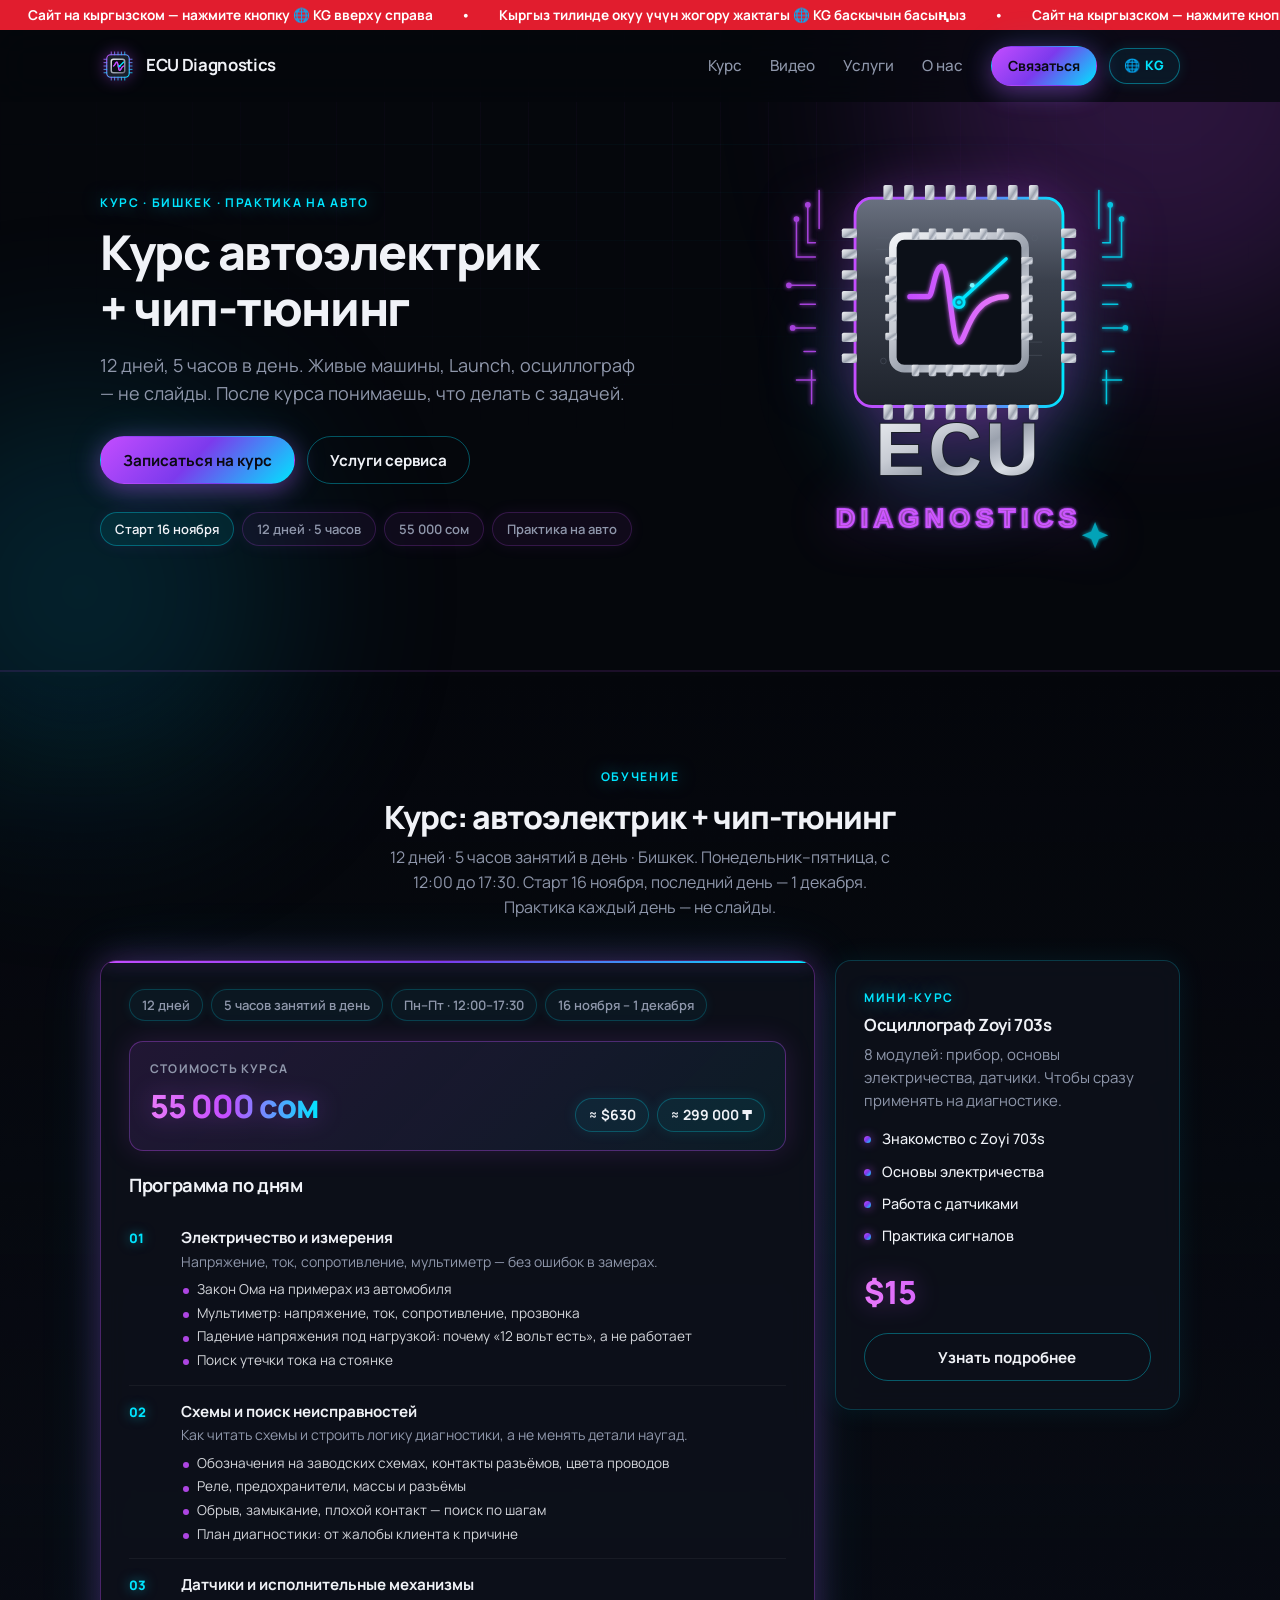
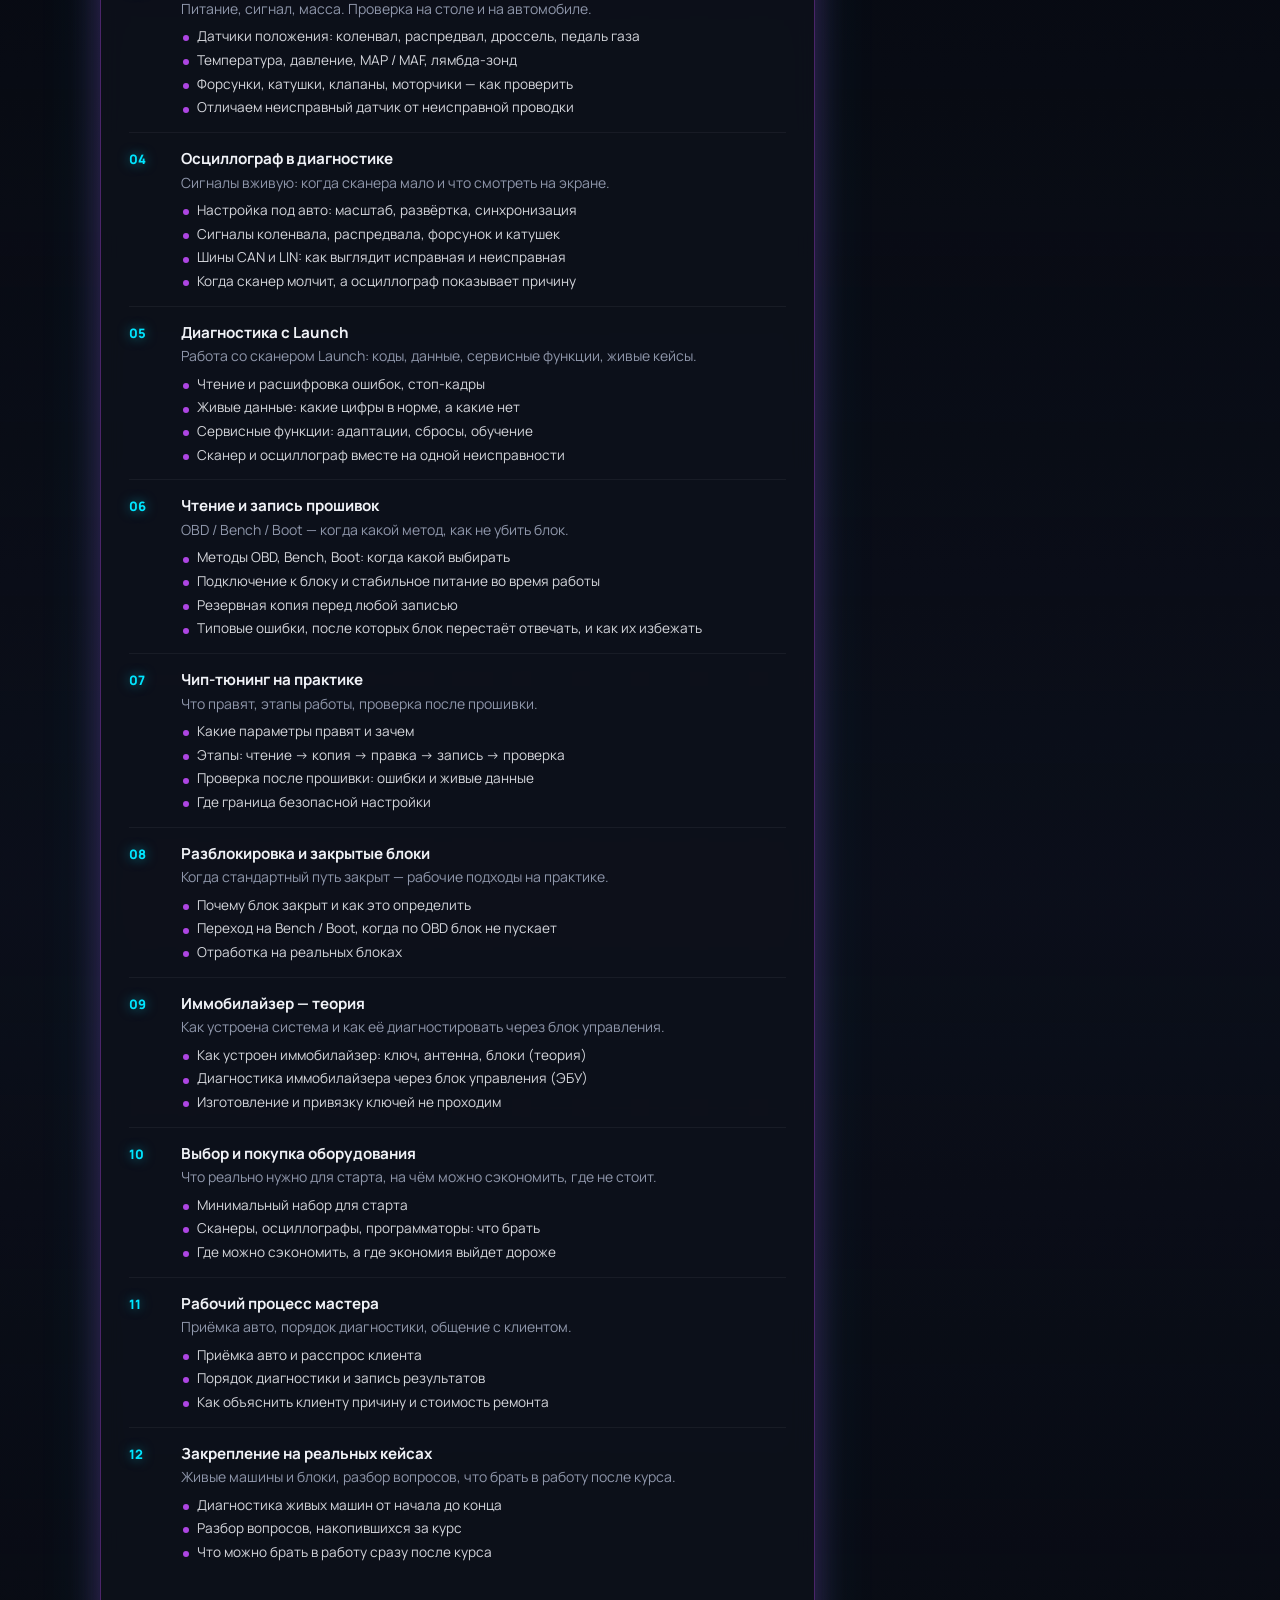
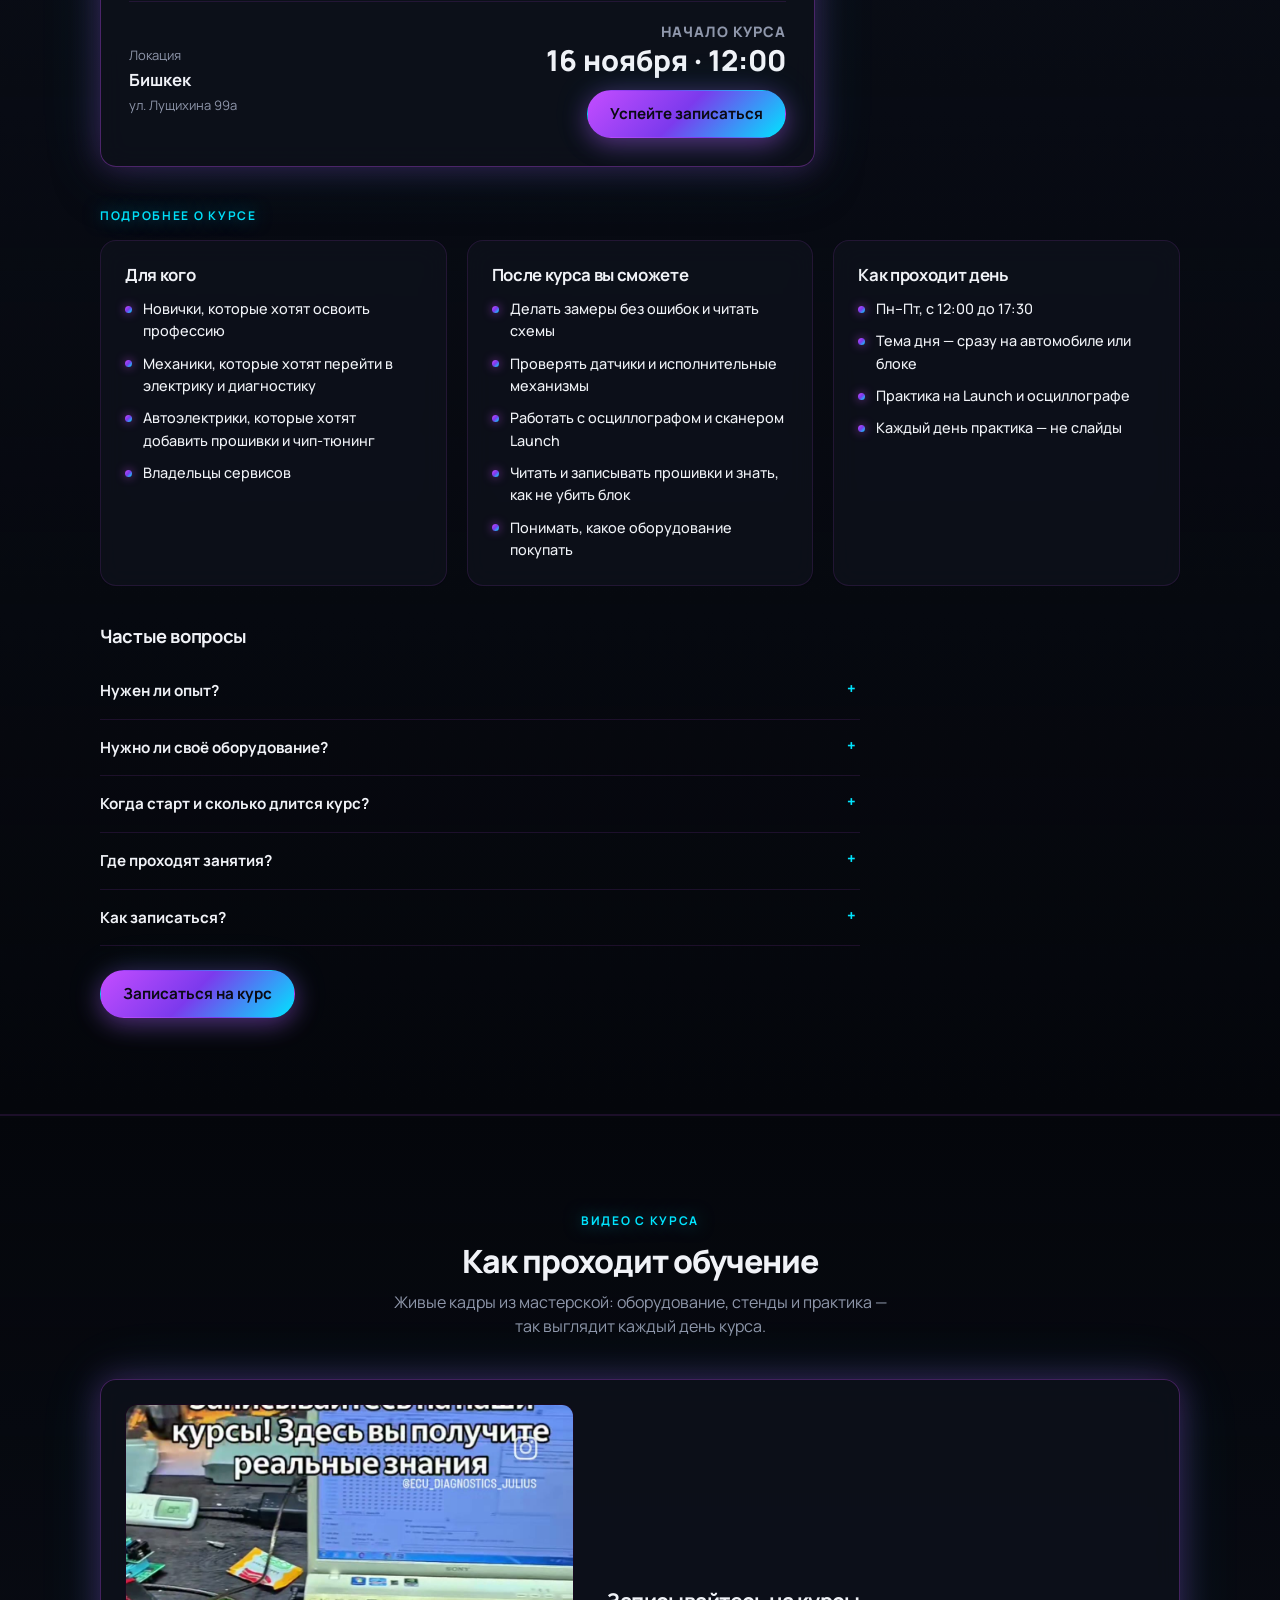
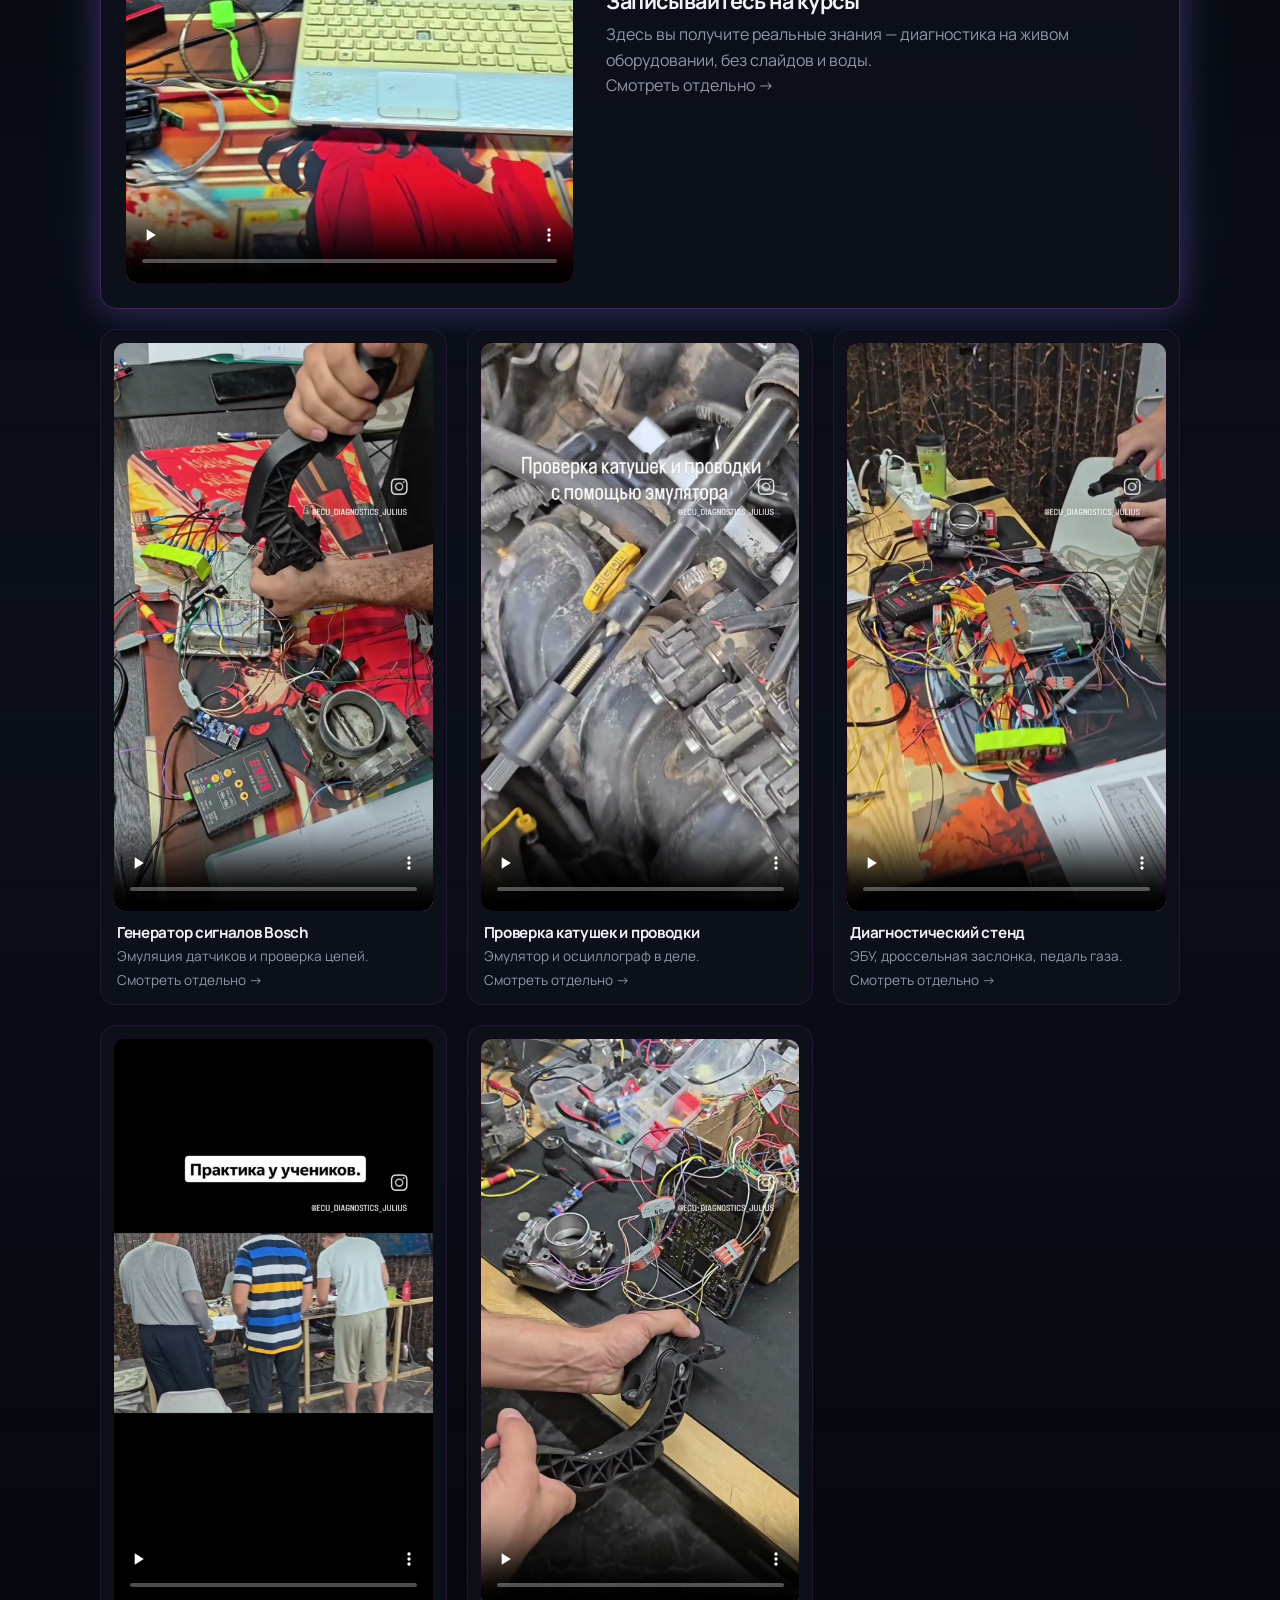
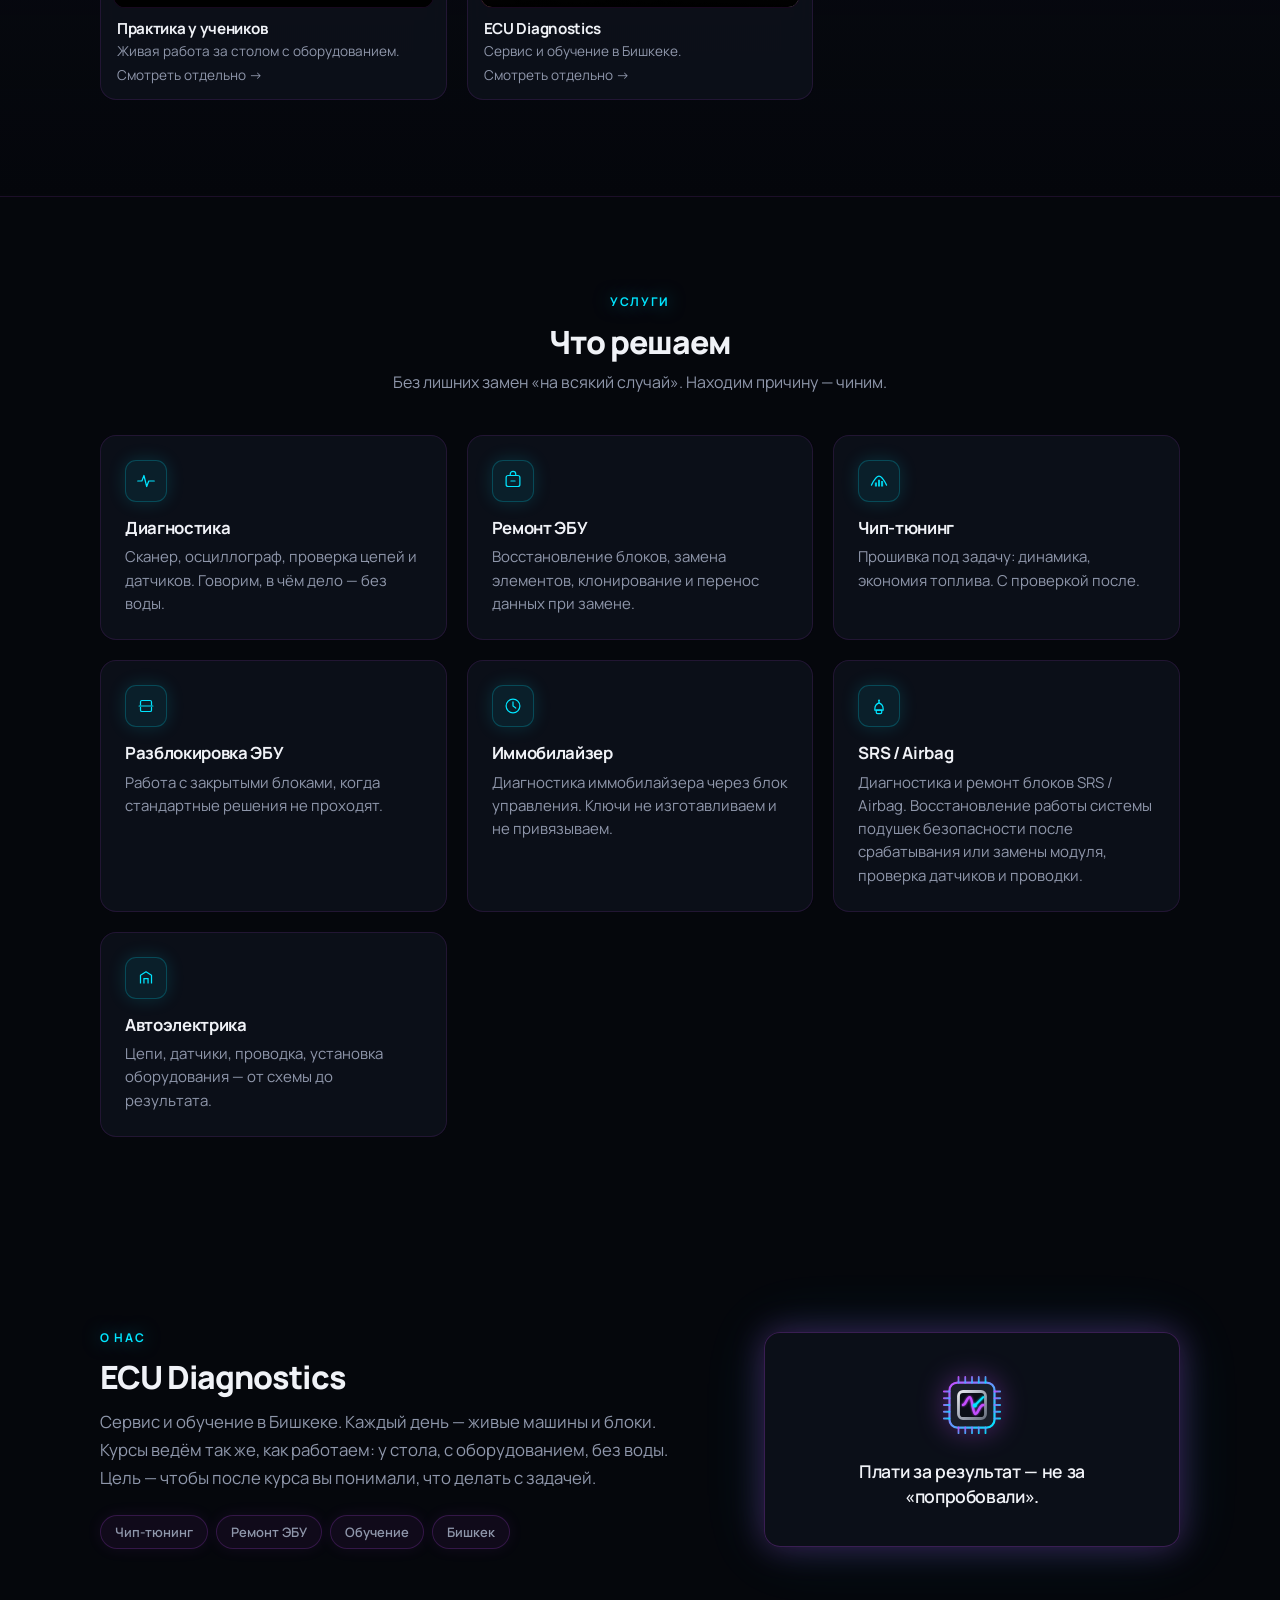
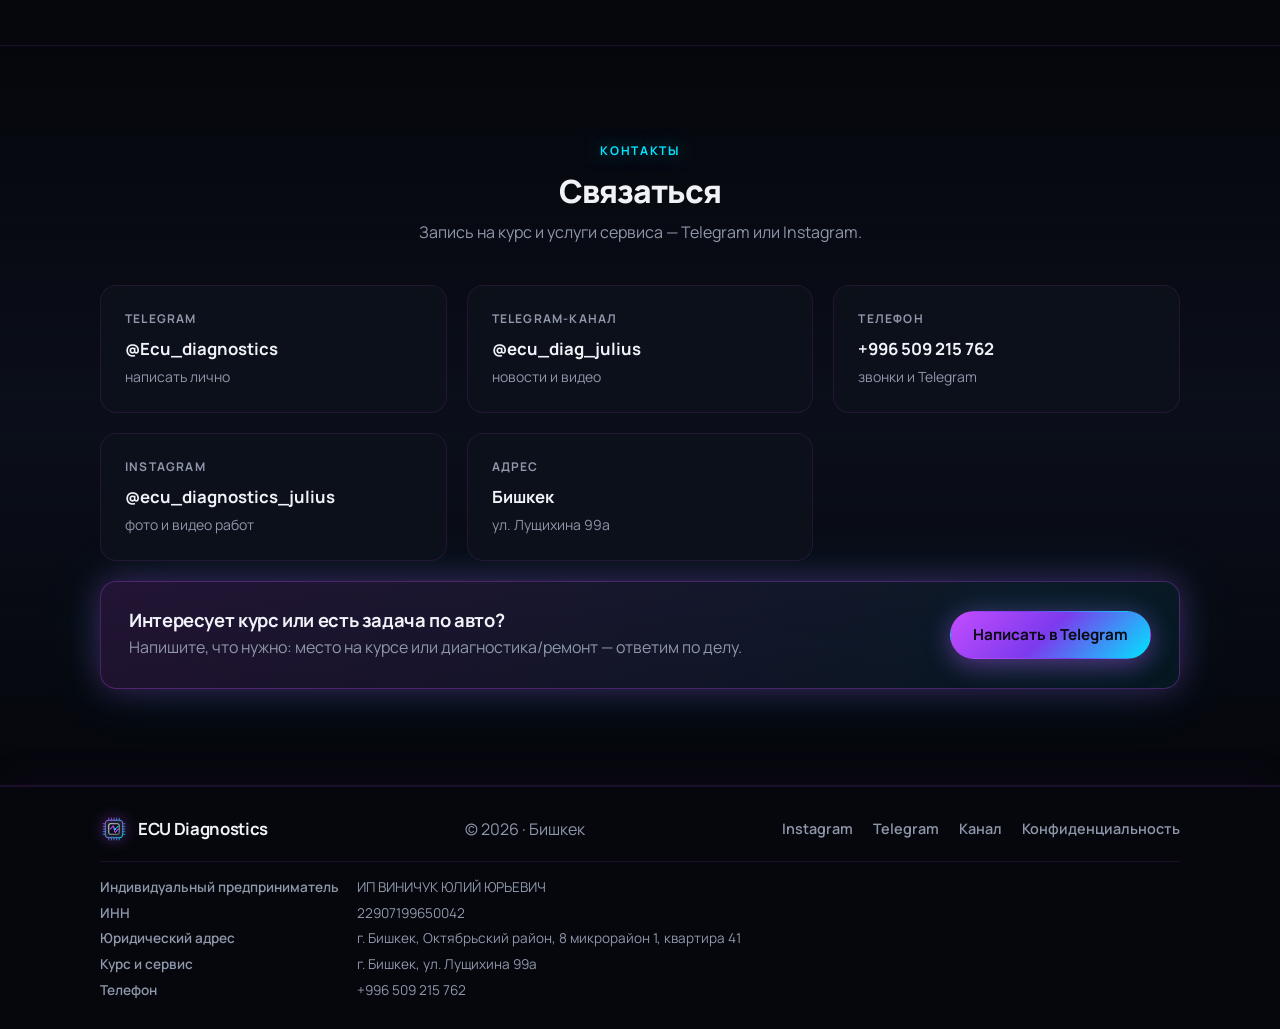
==== commit 91cb1c66: "Бегущая строка про смену языка (RU/KY), нейтральная карточка SRS, скрытая форма заявки Co-Authored-B" ====
--- a/index.html
+++ b/index.html
@@ -21,6 +21,7 @@
   <div class="bg-glow bg-glow--b" aria-hidden="true"></div>
   <div class="bg-grid" aria-hidden="true"></div>
 
+  <a class="ticker" href="index-ky.html" aria-label="Кыргызча"><div class="ticker__track"><span>Сайт на кыргызском — нажмите кнопку 🌐 KG вверху справа</span><span aria-hidden="true">•</span><span>Кыргыз тилинде окуу үчүн жогору жактагы 🌐 KG баскычын басыңыз</span><span aria-hidden="true">•</span><span>Сайт на кыргызском — нажмите кнопку 🌐 KG вверху справа</span><span aria-hidden="true">•</span><span>Кыргыз тилинде окуу үчүн жогору жактагы 🌐 KG баскычын басыңыз</span><span aria-hidden="true">•</span><span aria-hidden="true" class="ticker__dup"><span>Сайт на кыргызском — нажмите кнопку 🌐 KG вверху справа</span><span aria-hidden="true">•</span><span>Кыргыз тилинде окуу үчүн жогору жактагы 🌐 KG баскычын басыңыз</span><span aria-hidden="true">•</span><span>Сайт на кыргызском — нажмите кнопку 🌐 KG вверху справа</span><span aria-hidden="true">•</span><span>Кыргыз тилинде окуу үчүн жогору жактагы 🌐 KG баскычын басыңыз</span><span aria-hidden="true">•</span></span></div></a>
   <header class="header" id="header">
     <div class="wrap header__row">
       <a href="#top" class="brand">
@@ -419,8 +420,8 @@
                 <circle cx="16" cy="8" r="1.4" fill="currentColor"/>
               </svg>
             </div>
-            <h3>SRS Airbag · crash data</h3>
-            <p>Удаление crash data с блоков SRS / AIRBAG. Сброс ошибок подушек безопасности после аварии или замены модуля.</p>
+            <h3>SRS / Airbag</h3>
+            <p>Диагностика и ремонт блоков SRS / Airbag. Восстановление работы системы подушек безопасности после срабатывания или замены модуля, проверка датчиков и проводки.</p>
           </article>
           <article class="card">
             <div class="card__ico" aria-hidden="true">
@@ -491,6 +492,21 @@
             <span class="muted contact__hint">ул. Лущихина 99а</span>
           </div>
         </div>
+        <form class="card leadform" id="lead" data-lang="ru" novalidate hidden>
+          <h3>Оставить заявку</h3>
+          <p class="muted">Заполните — заявка сразу придёт нам в Telegram. Ответим в рабочее время.</p>
+          <div class="leadform__grid">
+            <label>Имя<input name="name" maxlength="60" autocomplete="name" required /></label>
+            <label>Телефон или Telegram<input name="contact" maxlength="60" placeholder="+996 … или @username" autocomplete="tel" required /></label>
+            <label>Что нужно<select name="need"><option value="course">Курс</option><option value="diag">Диагностика</option><option value="repair">Ремонт</option><option value="other">Другое</option></select></label>
+            <label>Машина и год<input name="car" maxlength="80" placeholder="например, Toyota Camry 2015" /></label>
+          </div>
+          <label>Комментарий<textarea name="msg" maxlength="600" rows="3"></textarea></label>
+          <label class="leadform__hp" aria-hidden="true">Website<input name="website" tabindex="-1" autocomplete="off" /></label>
+          <label class="leadform__consent"><input type="checkbox" name="consent" required /> <span>Согласен на обработку данных по <a href="privacy.html" target="_blank">политике конфиденциальности</a></span></label>
+          <button class="btn btn--primary" type="submit">Отправить заявку</button>
+          <p class="leadform__status muted" role="status" data-ok="Спасибо! Заявка отправлена, скоро свяжемся." data-err="Не получилось отправить. Напишите нам в Telegram: @Ecu_diagnostics" data-bad="Укажите имя, телефон или @username в Telegram и отметьте согласие." data-wait="Слишком много заявок подряд. Попробуйте через минуту."></p>
+        </form>
         <div class="banner">
           <div>
             <h3>Интересует курс или есть задача по авто?</h3>
--- a/styles.css
+++ b/styles.css
@@ -1075,3 +1075,33 @@
   .hero__glow { animation: none; }
   .btn:hover, .card:hover { transform: none; }
 }
+
+/* Форма заявки */
+.leadform { margin-bottom: 20px; gap: 14px; }
+.leadform h3 { margin: 0; }
+.leadform p { margin: 0; }
+.leadform__grid { display: grid; grid-template-columns: 1fr 1fr; gap: 14px; }
+.leadform label { display: flex; flex-direction: column; gap: 6px; font-size: 0.85rem; font-weight: 600; color: var(--muted); }
+.leadform input, .leadform select, .leadform textarea {
+  font: inherit; font-size: 1rem; font-weight: 500; color: var(--text);
+  background: var(--bg-2); border: 1px solid var(--line); border-radius: 10px; padding: 11px 12px;
+}
+.leadform textarea { resize: vertical; }
+.leadform input:focus, .leadform select:focus, .leadform textarea:focus { outline: none; border-color: var(--line-strong); box-shadow: var(--glow-cyan); }
+.leadform .leadform__consent { flex-direction: row; align-items: flex-start; gap: 10px; font-weight: 500; }
+.leadform__consent input { margin-top: 3px; accent-color: var(--purple); }
+.leadform__consent a { color: var(--cyan); }
+.leadform__hp { position: absolute; left: -9999px; width: 1px; height: 1px; overflow: hidden; }
+.leadform .btn { align-self: flex-start; }
+.leadform__status:empty { display: none; }
+@media (max-width: 640px) { .leadform__grid { grid-template-columns: 1fr; } .leadform .btn { align-self: stretch; } }
+
+/* Бегущая строка про смену языка */
+.ticker { display: block; overflow: hidden; background: #e11d2e; color: #fff; font-size: 0.85rem; font-weight: 700; line-height: 30px; height: 30px; white-space: nowrap; }
+.ticker:hover, .ticker:focus-visible { background: #c81726; }
+.ticker:hover .ticker__track, .ticker:focus-visible .ticker__track { animation-play-state: paused; }
+.ticker__track { display: inline-flex; gap: 28px; padding-left: 28px; animation: ticker 32s linear infinite; }
+.ticker__track span, .ticker__dup { display: inline-flex; gap: 28px; }
+@keyframes ticker { from { transform: translateX(0); } to { transform: translateX(-50%); } }
+@media (prefers-reduced-motion: reduce) { .ticker__track { animation: none; } .ticker__dup { display: none; } }
+.leadform[hidden] { display: none; }
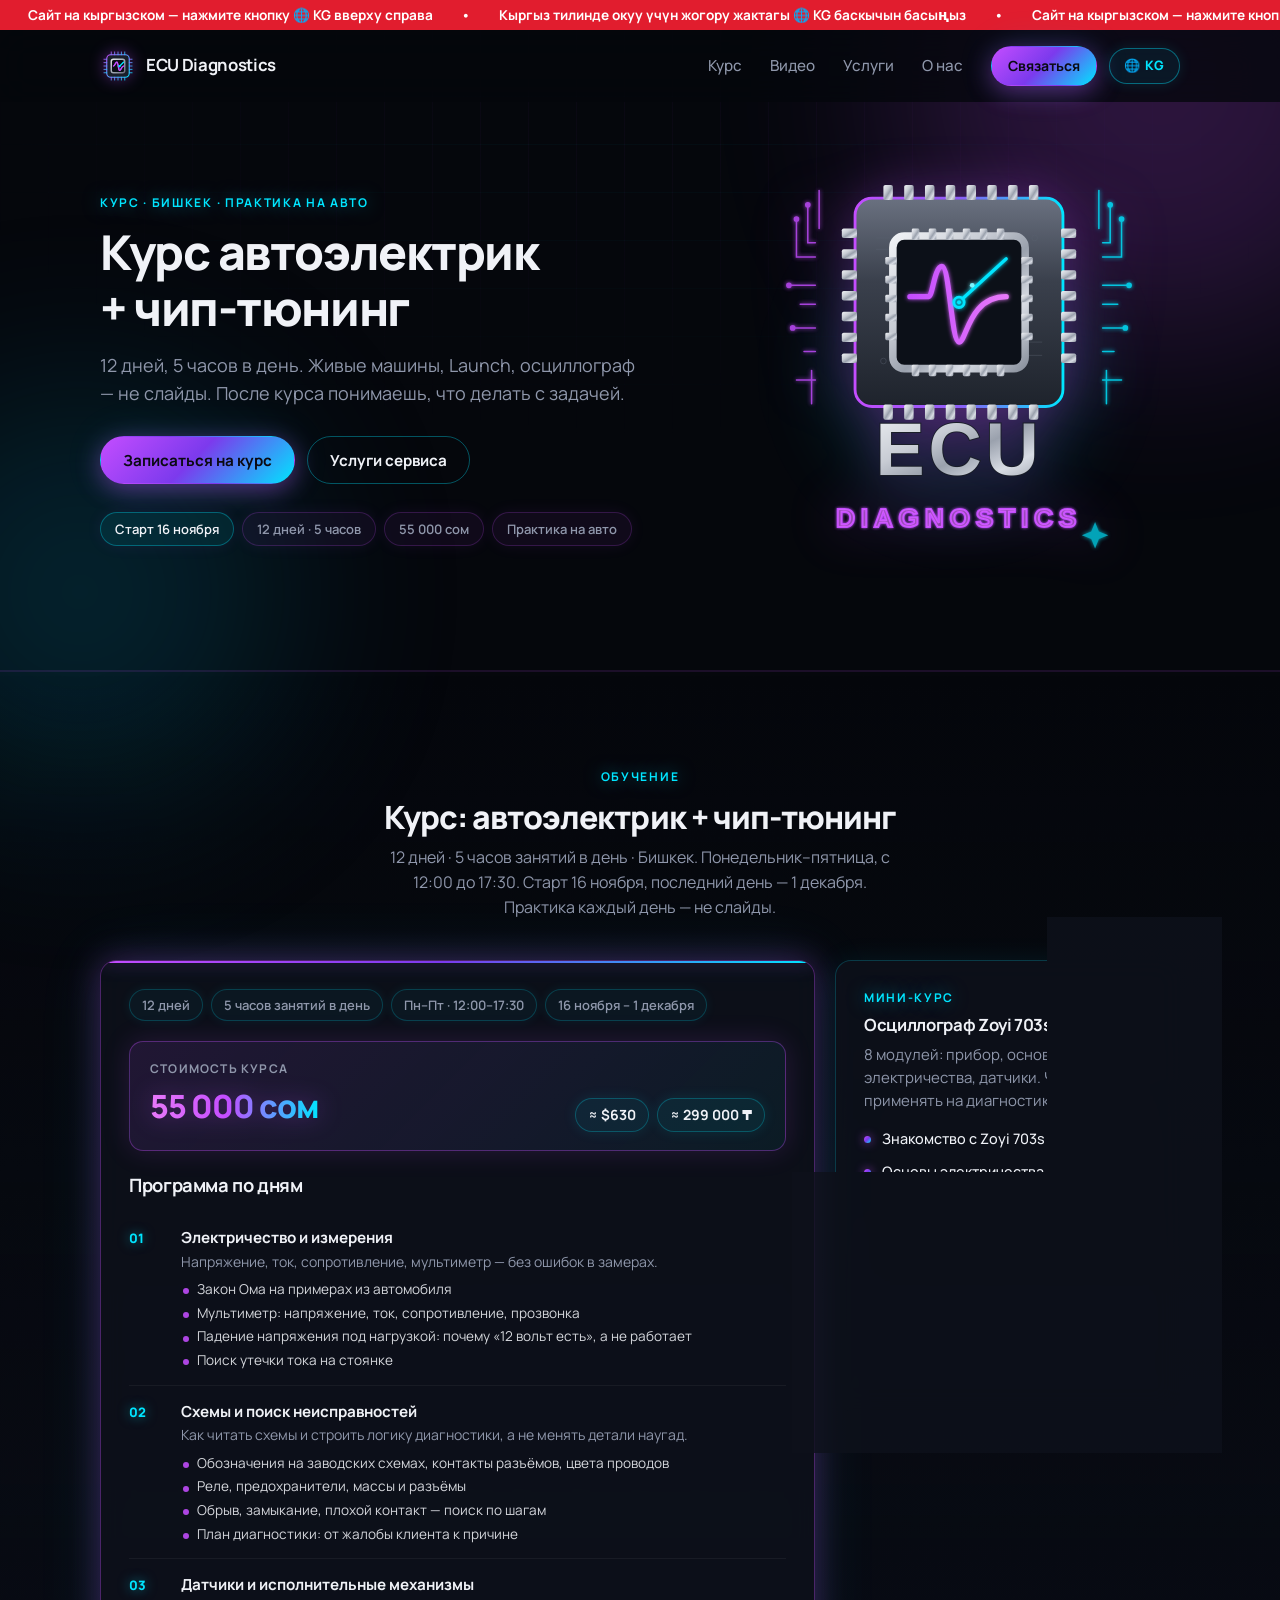
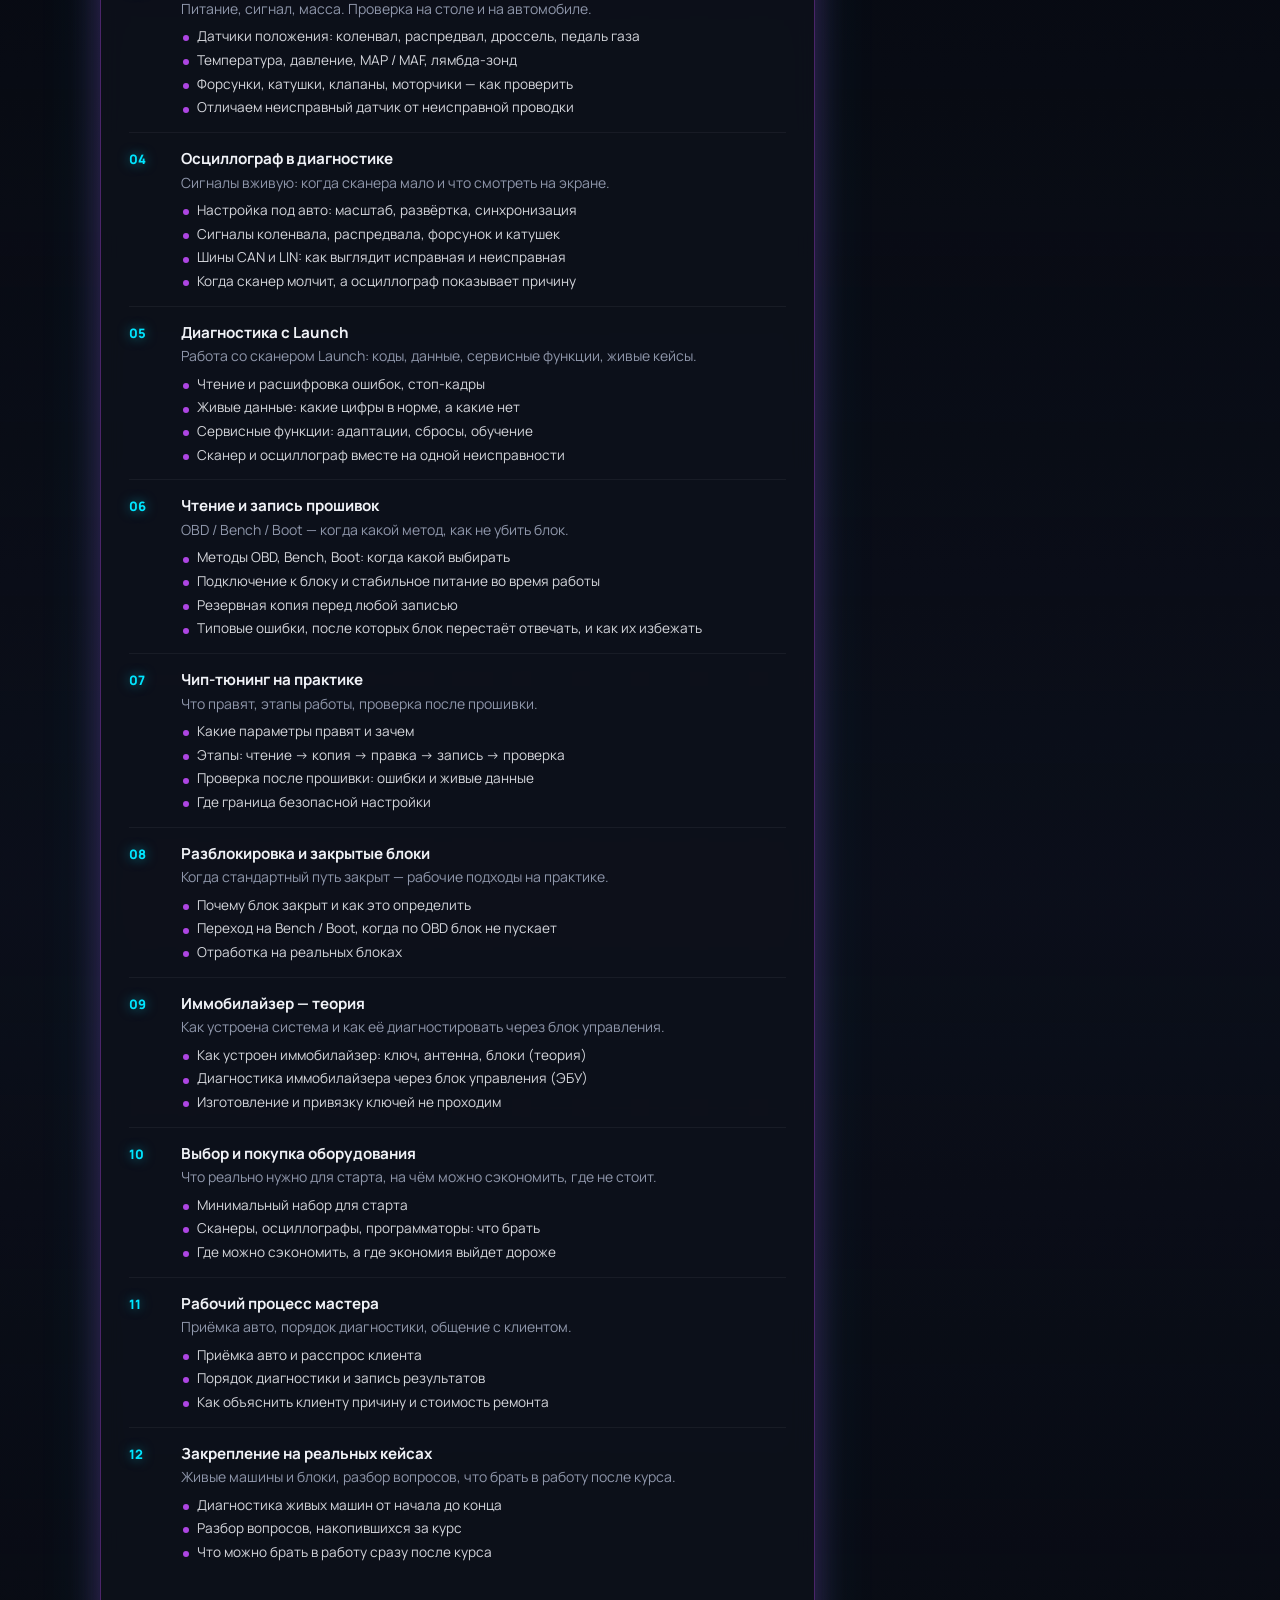
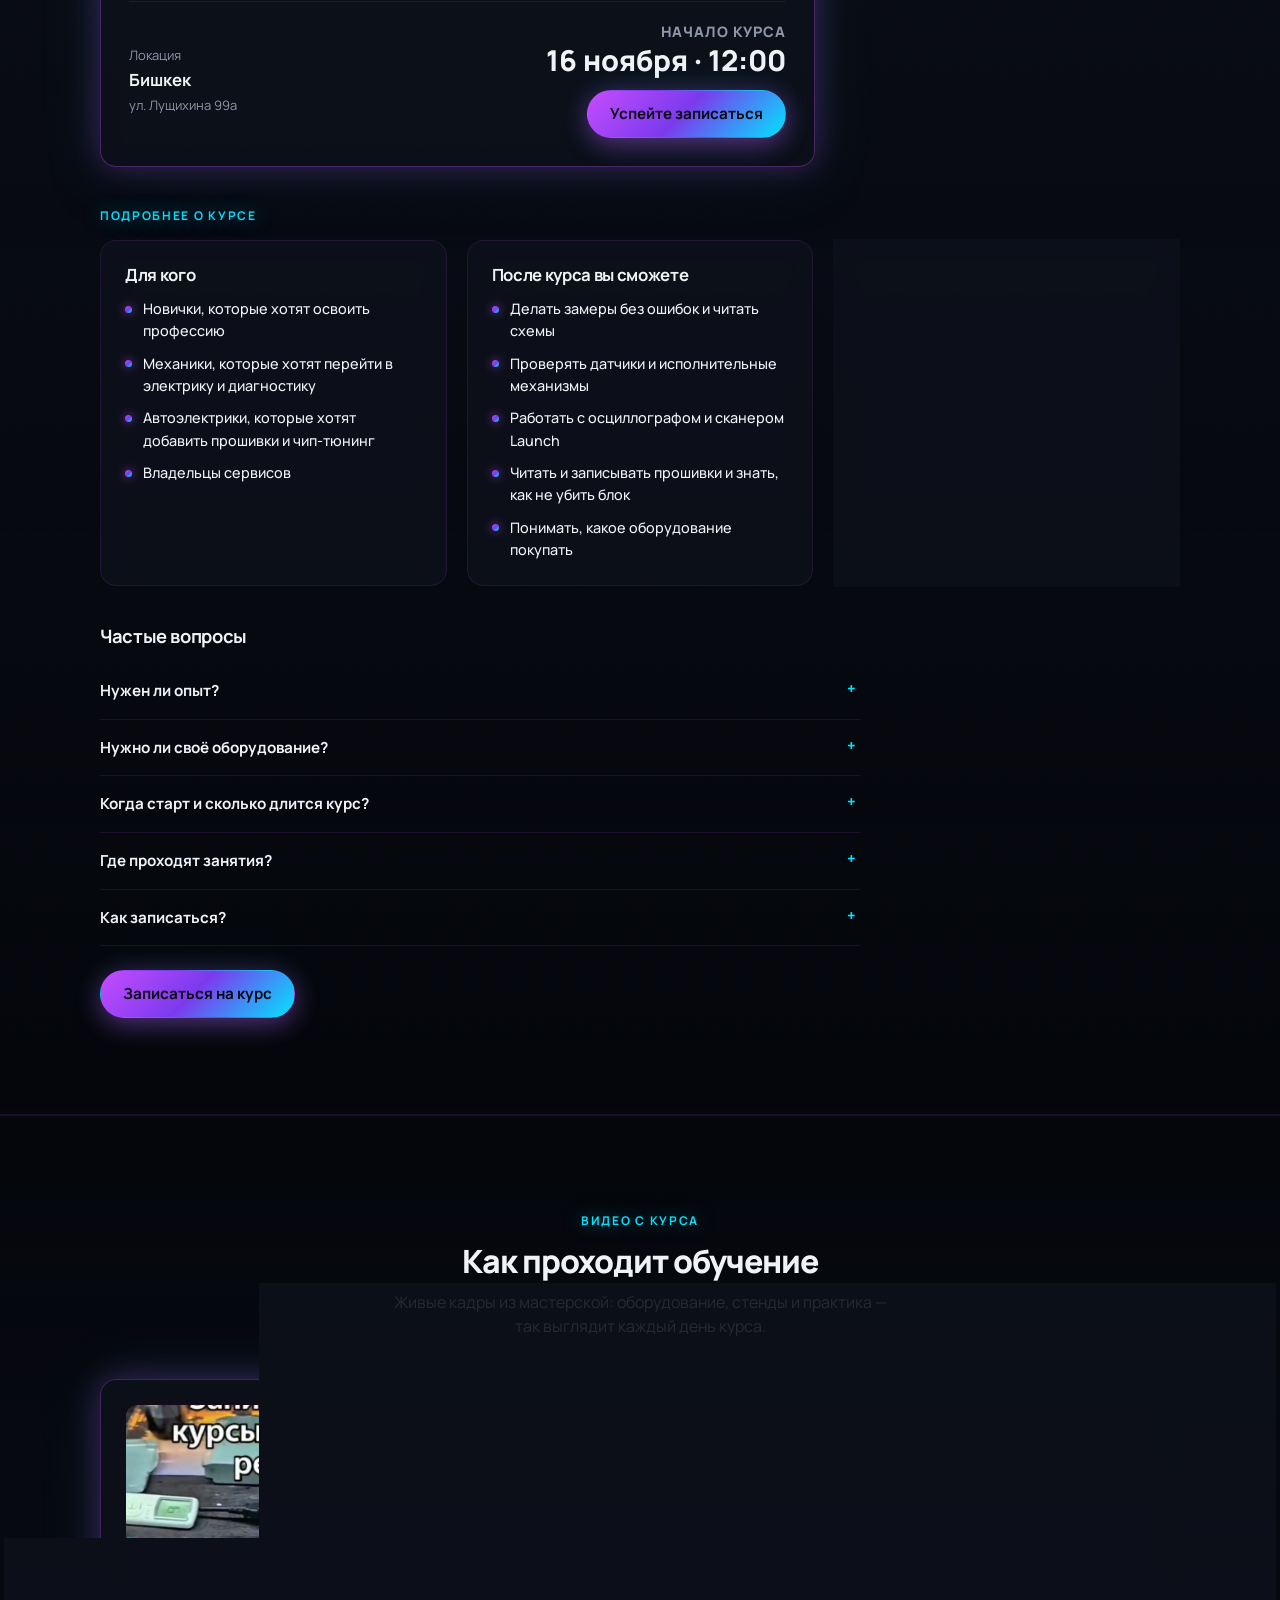
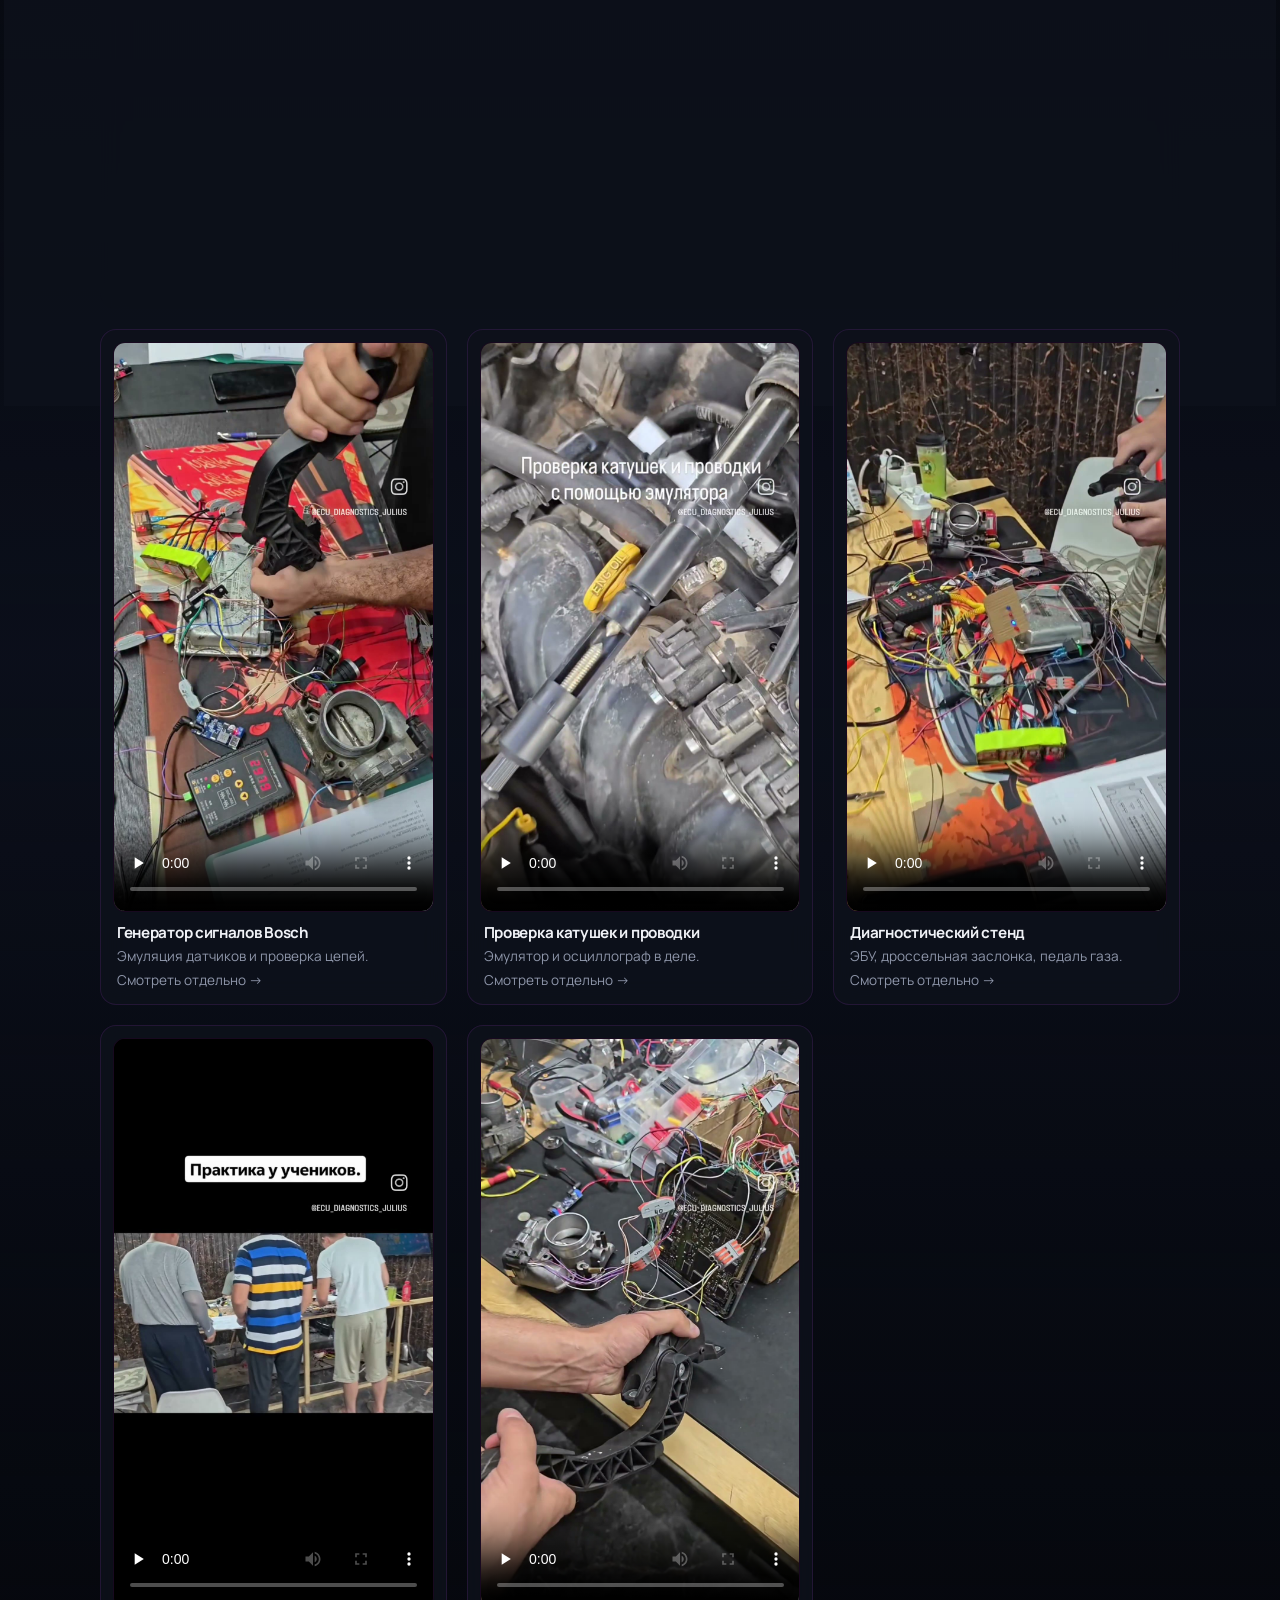
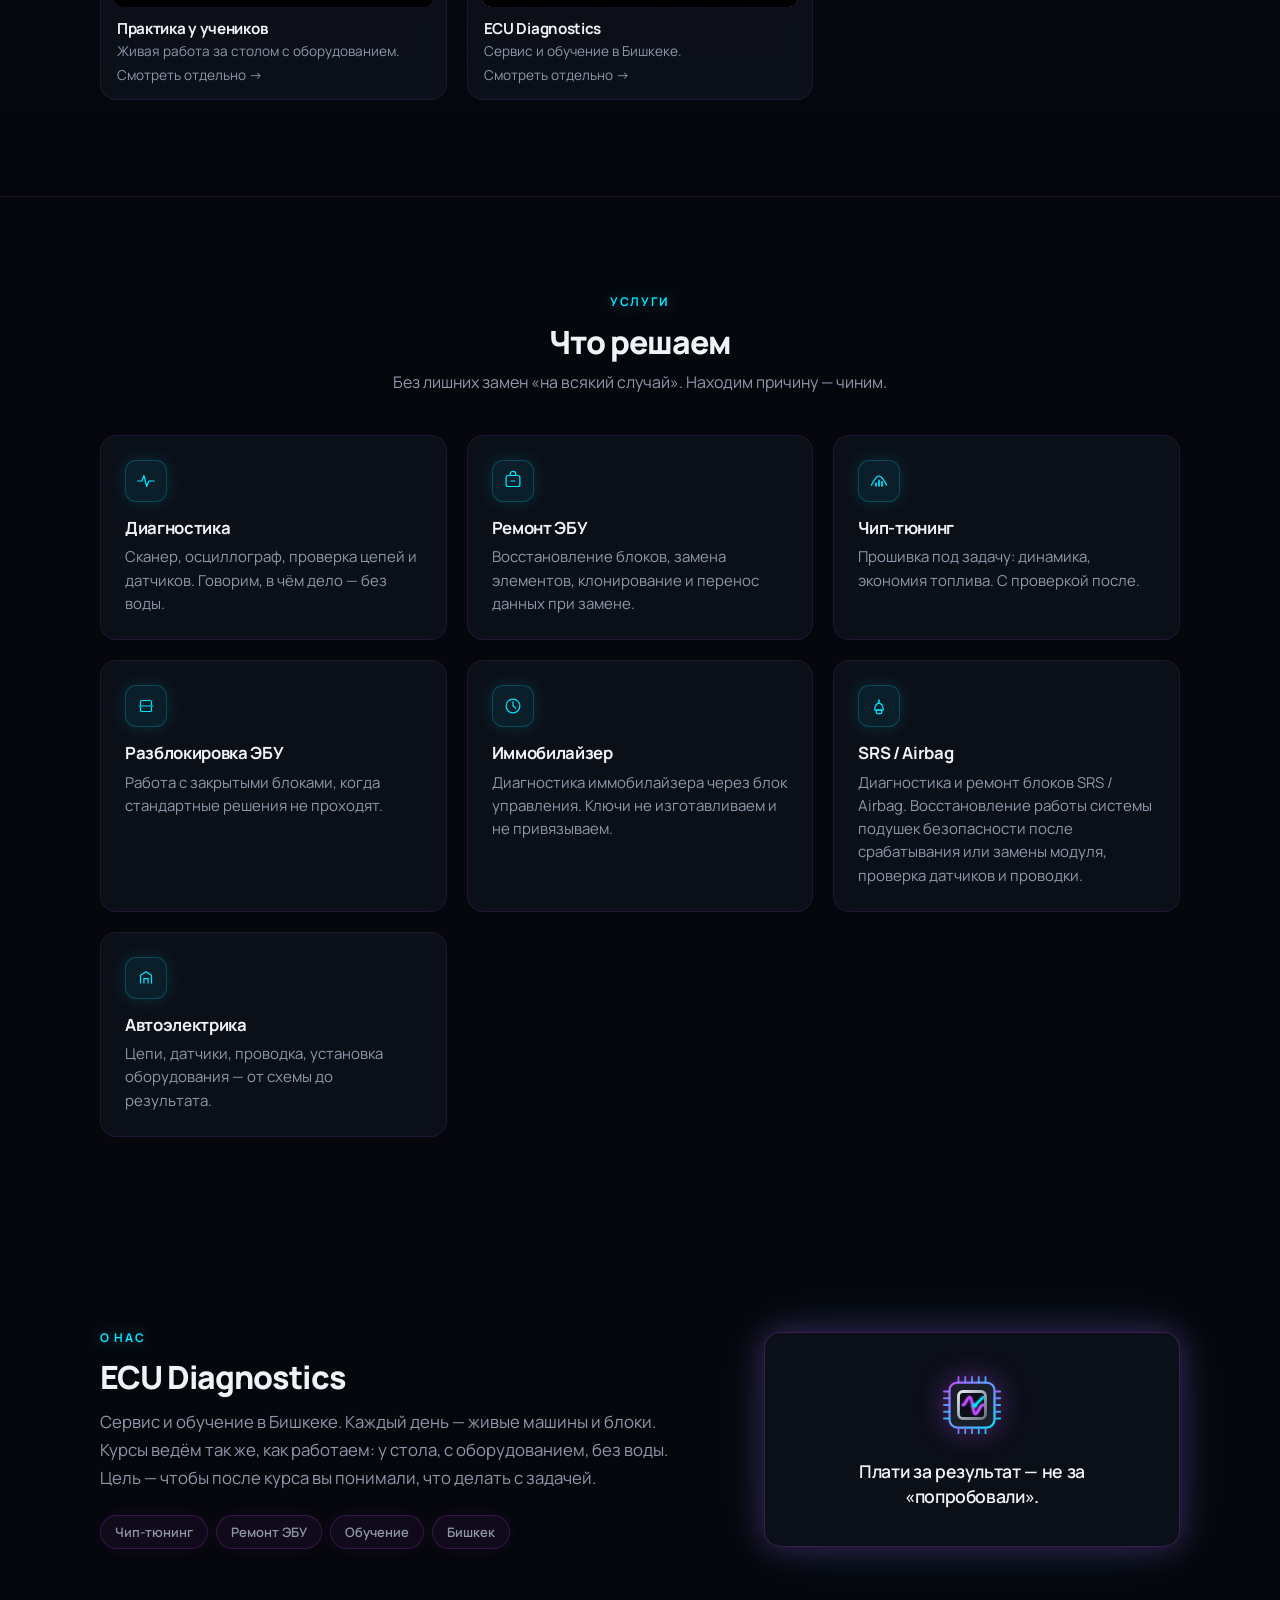
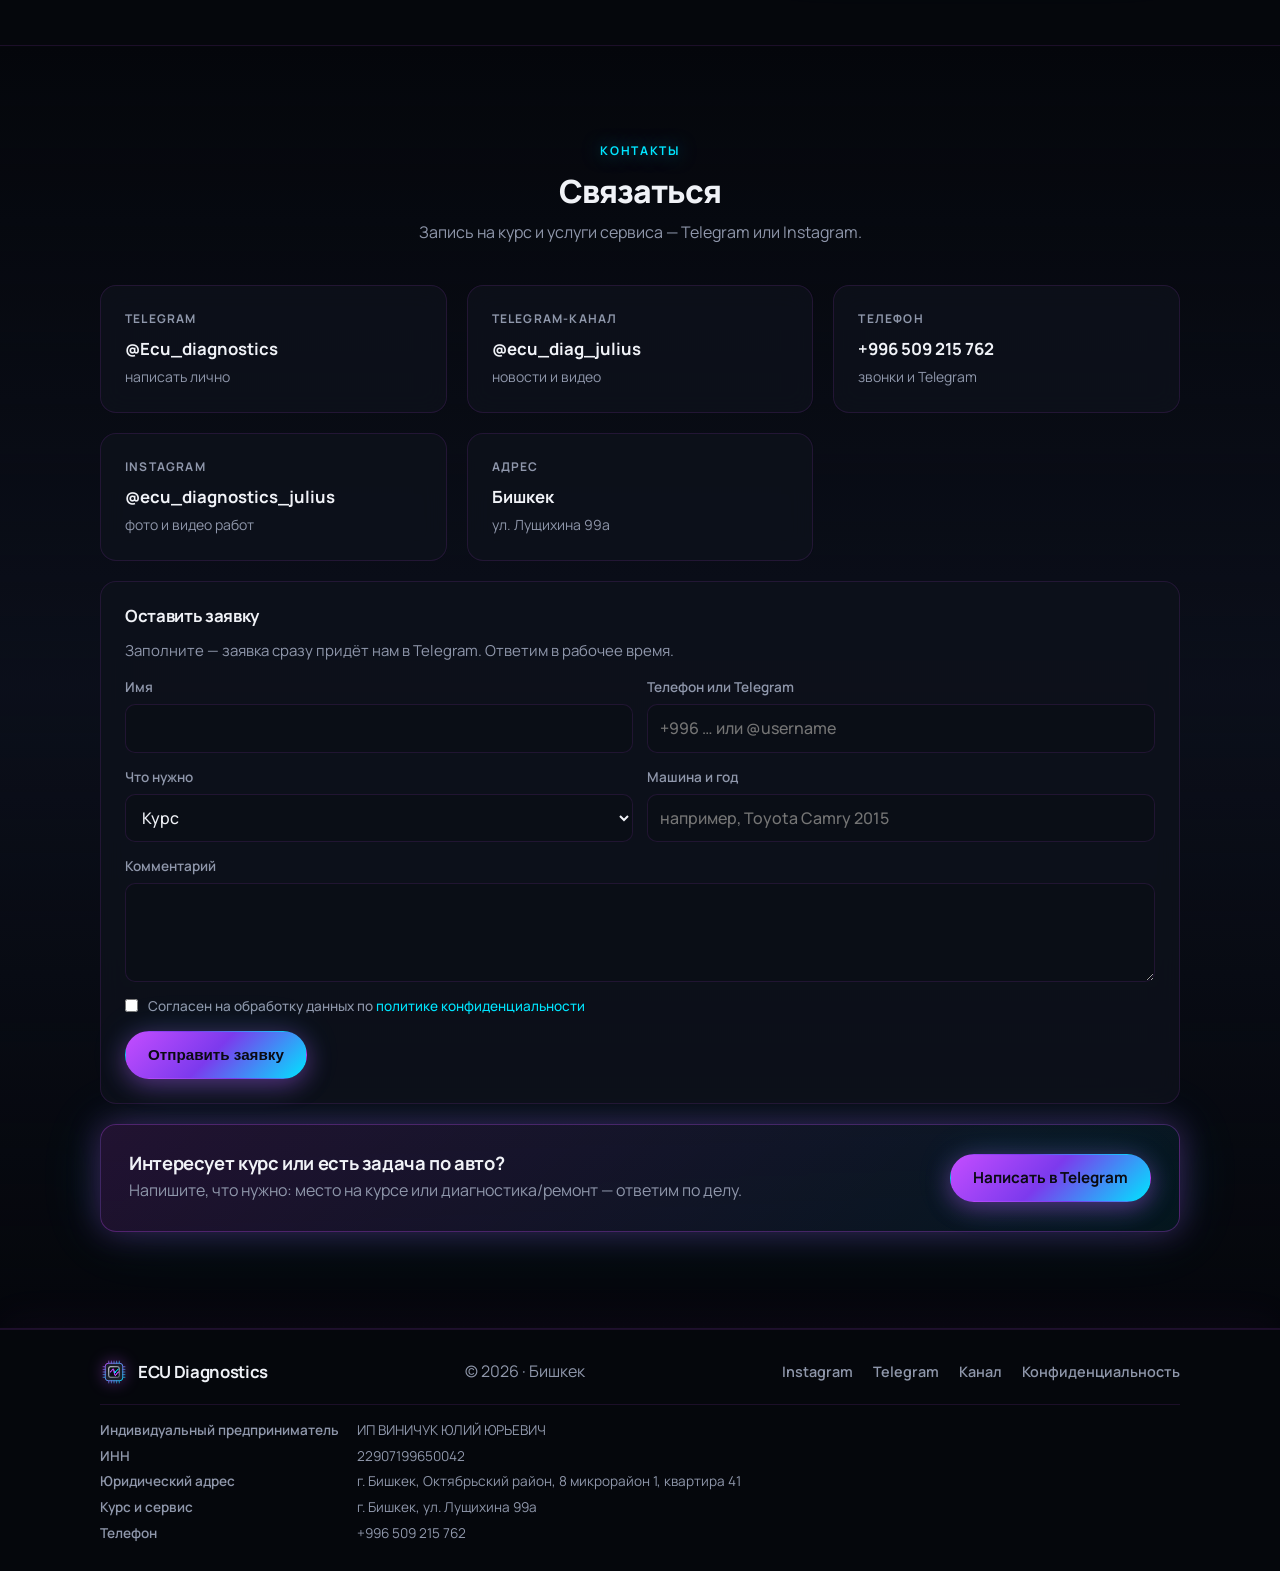
==== commit 57d87dc2: "Форма заявки включена (пересылка в Telegram через Cloudflare Worker), политика дополнена Co-Authored" ====
--- a/index.html
+++ b/index.html
@@ -492,7 +492,7 @@
             <span class="muted contact__hint">ул. Лущихина 99а</span>
           </div>
         </div>
-        <form class="card leadform" id="lead" data-lang="ru" novalidate hidden>
+        <form class="card leadform" id="lead" data-lang="ru" novalidate>
           <h3>Оставить заявку</h3>
           <p class="muted">Заполните — заявка сразу придёт нам в Telegram. Ответим в рабочее время.</p>
           <div class="leadform__grid">
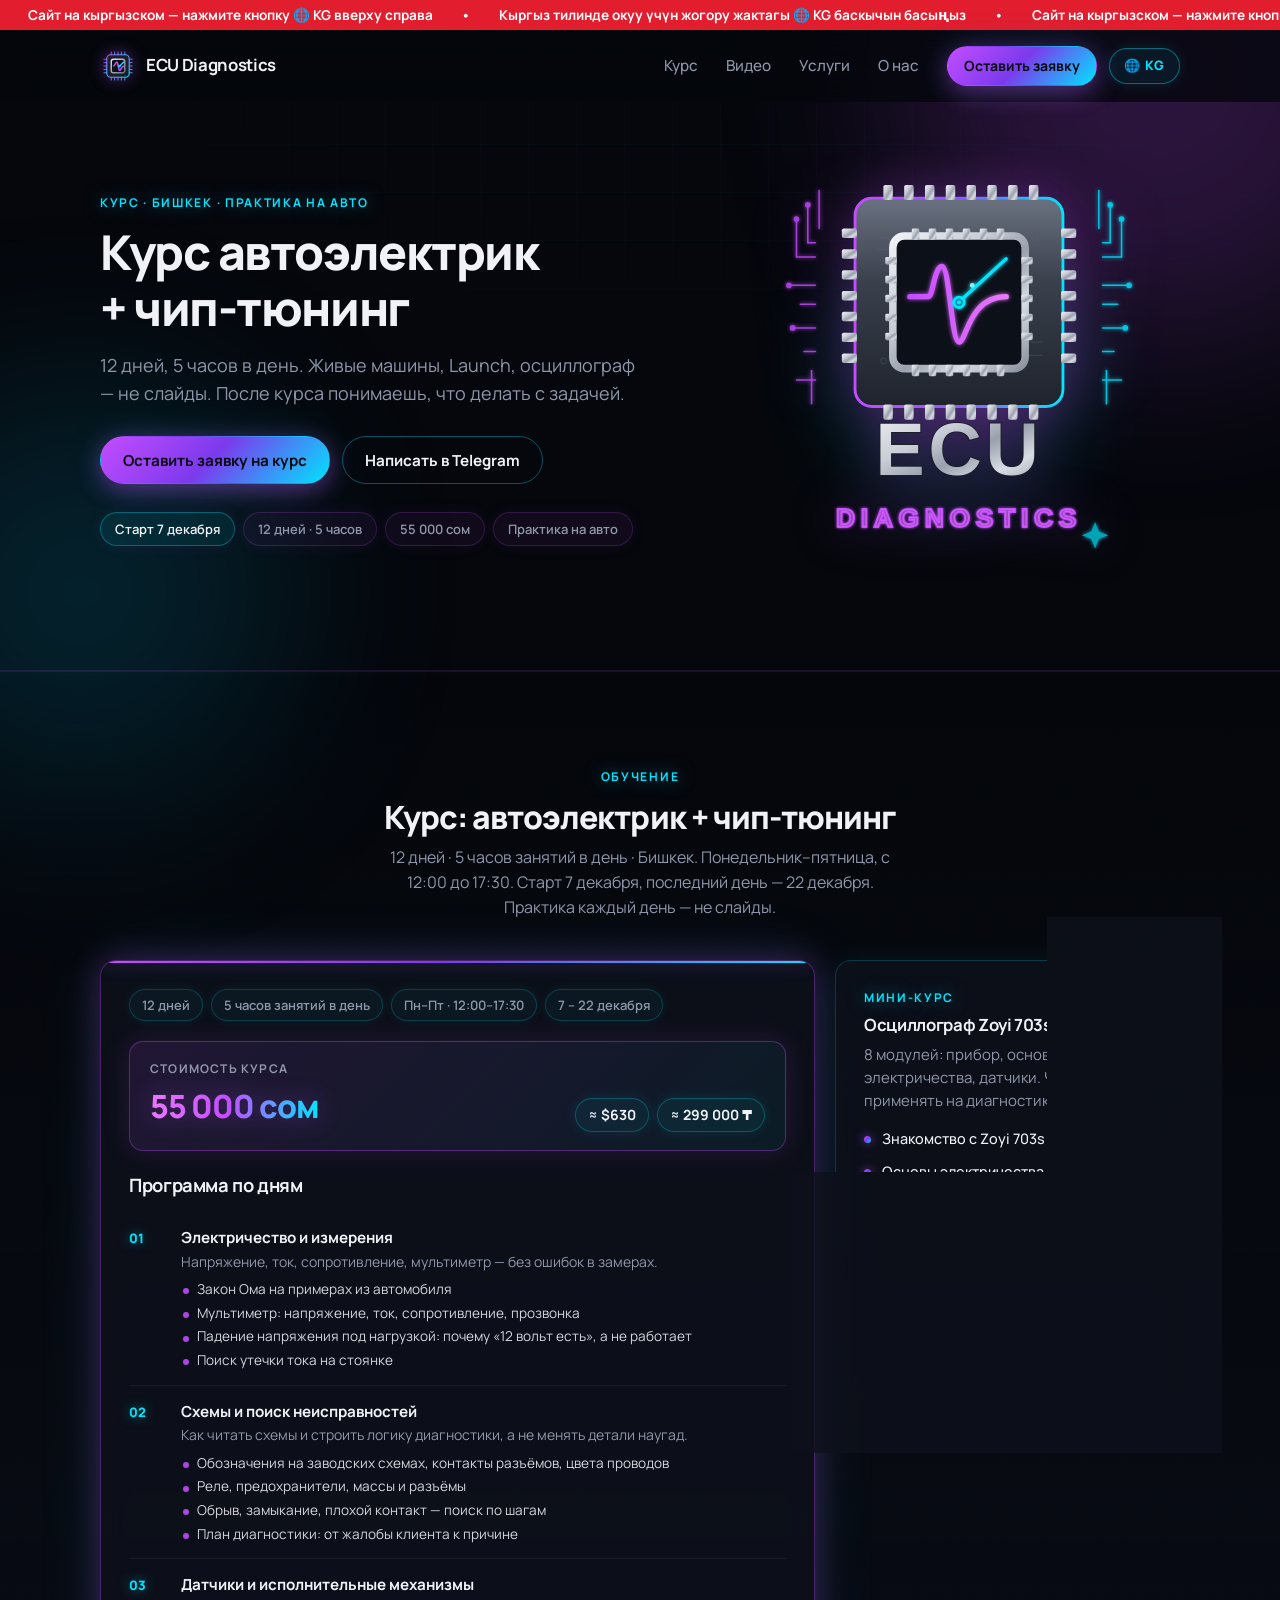
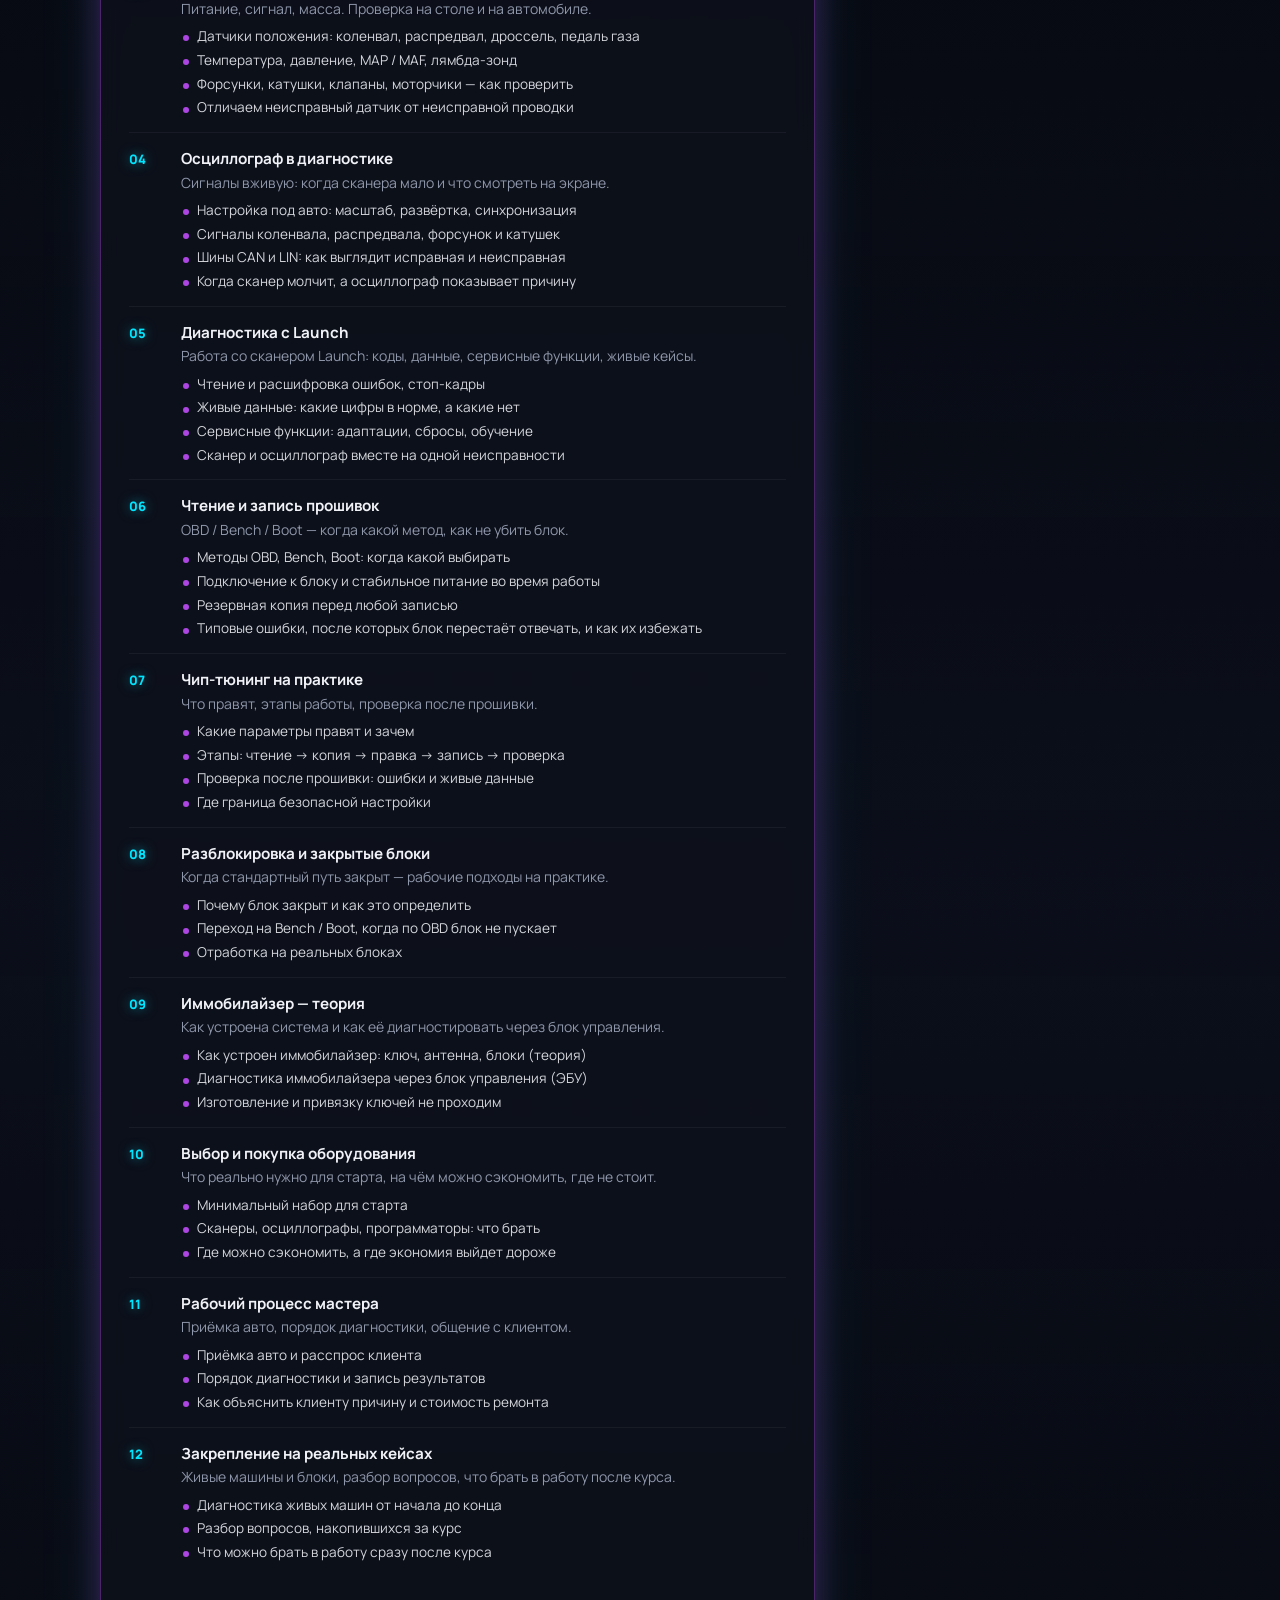
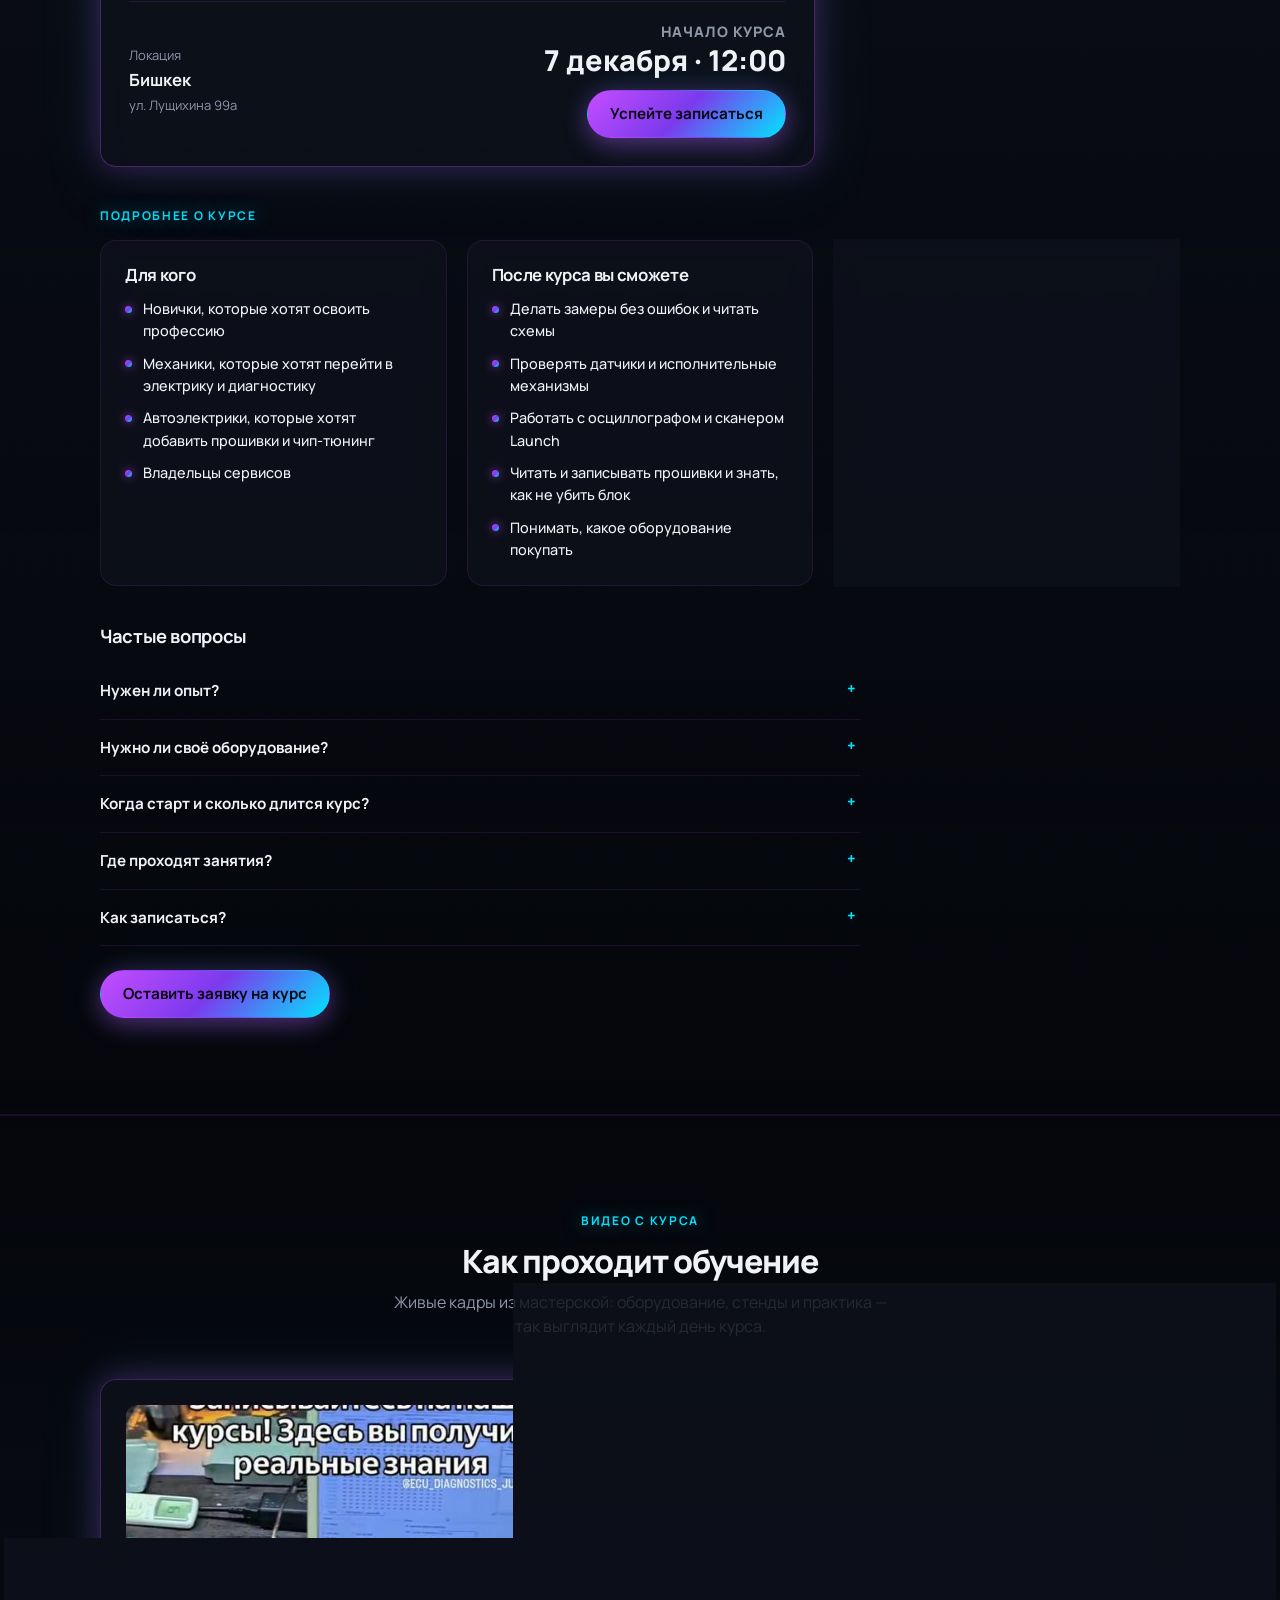
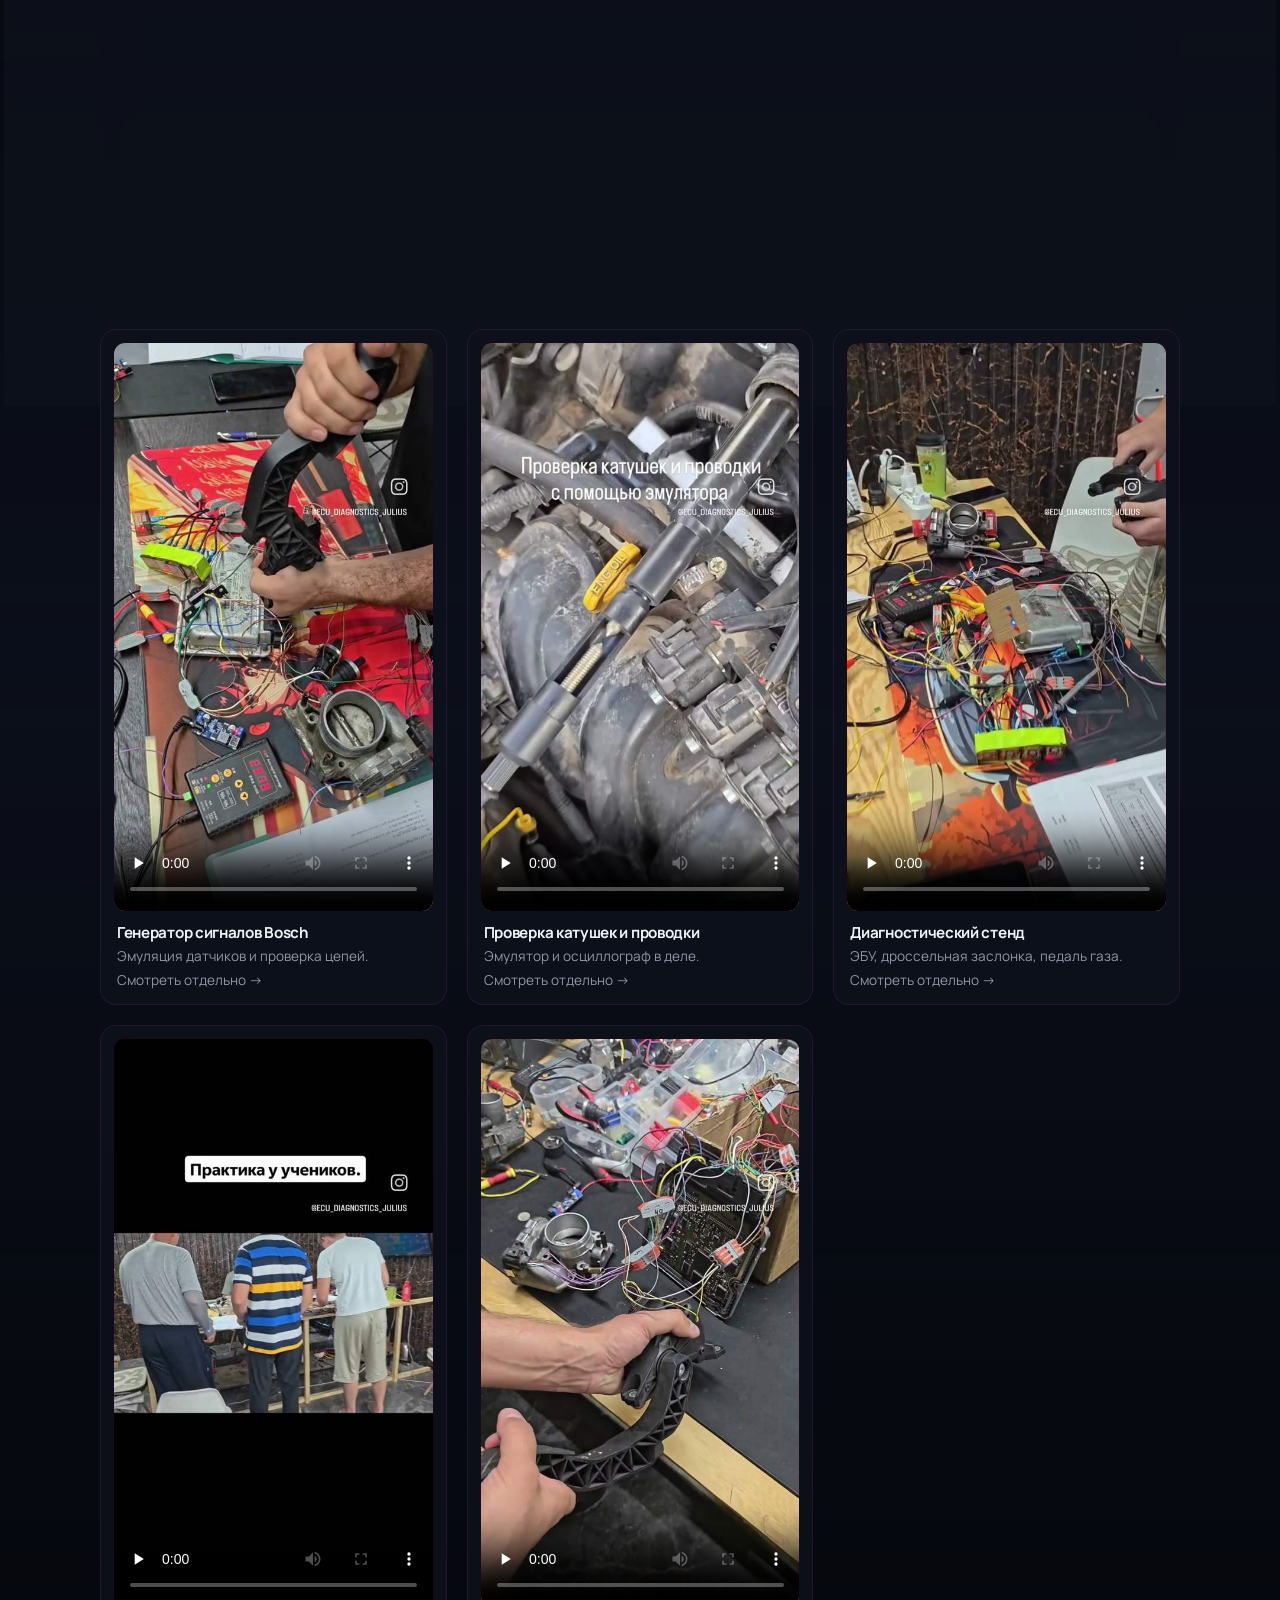
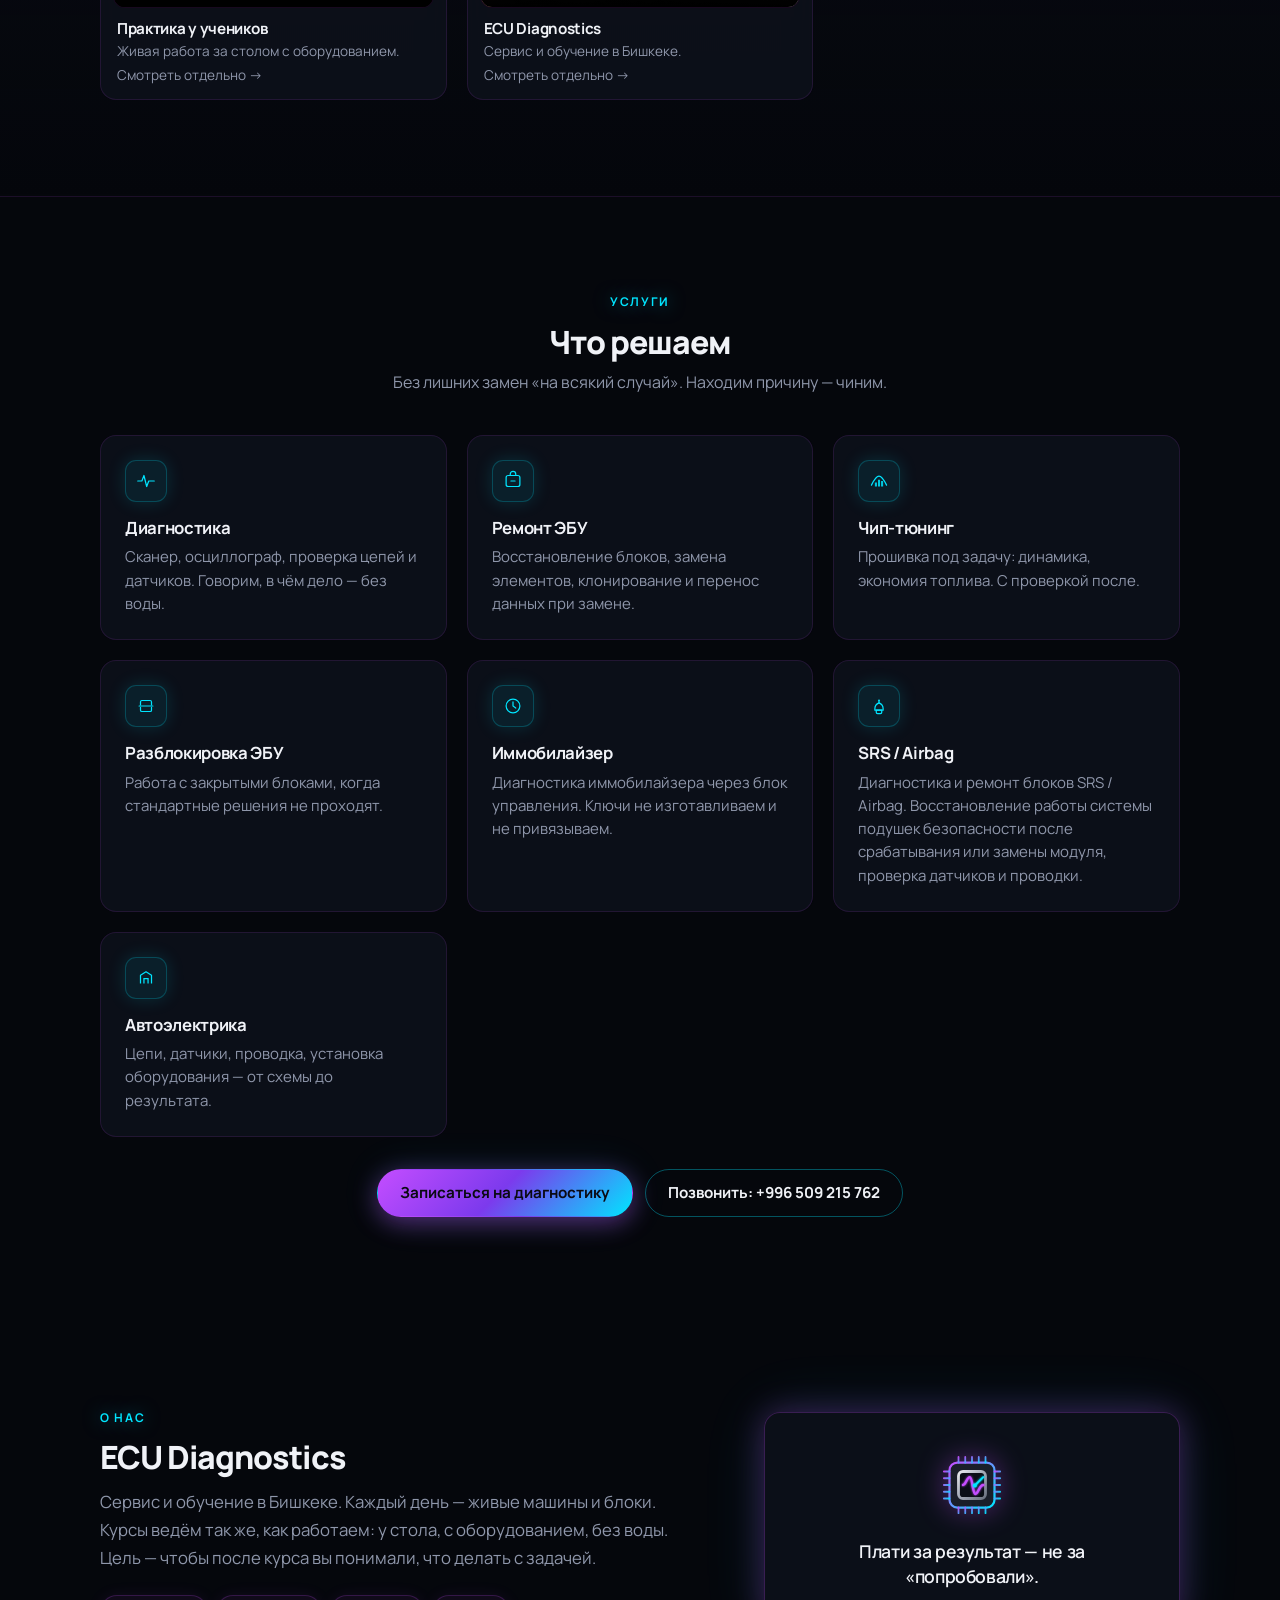
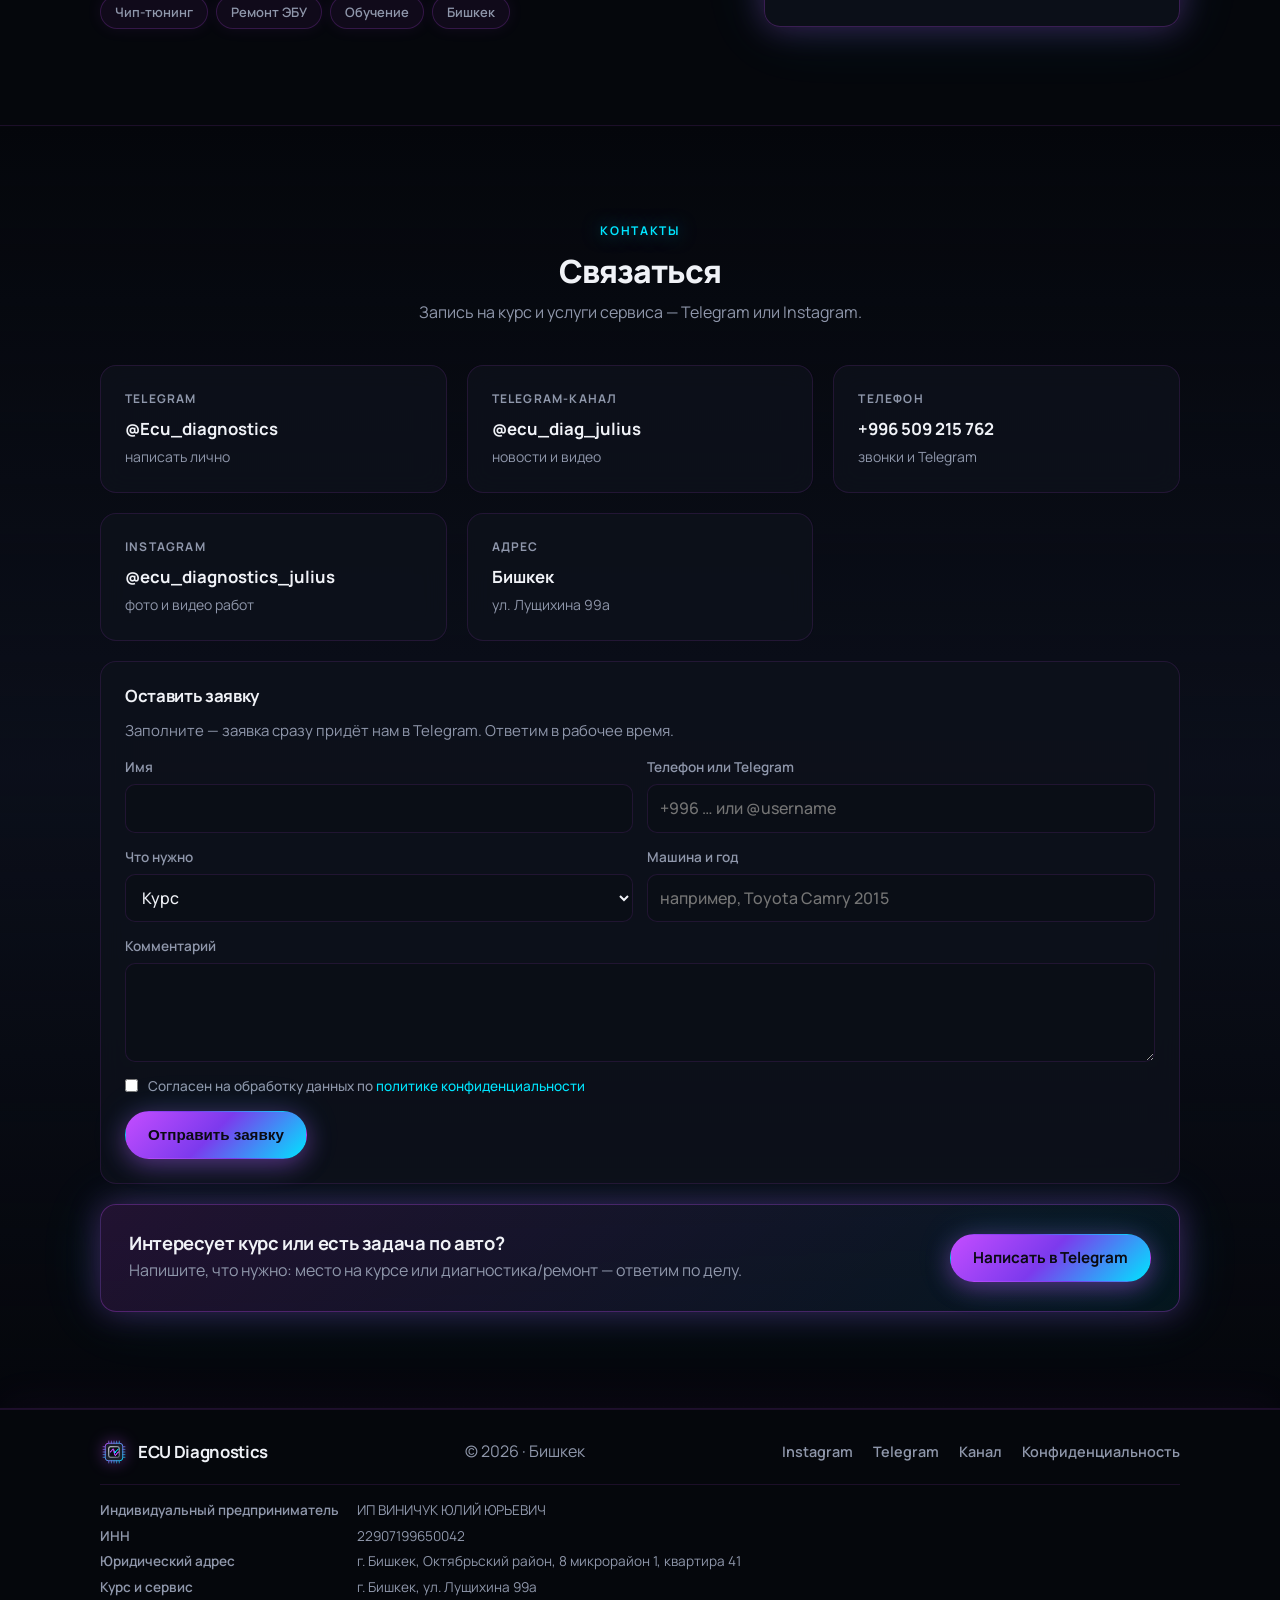
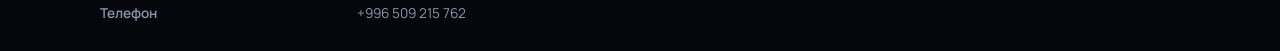
==== commit 6b91a752: "Сайт под рекламу: старт 7 декабря, кнопки ведут к форме, нижняя панель на телефоне, свой шрифт, лёгк" ====
--- a/index.html
+++ b/index.html
@@ -10,9 +10,7 @@
   <link rel="alternate" hreflang="ky" href="https://ecu-diagnostics-kg.com/index-ky.html" />
   <link rel="alternate" hreflang="x-default" href="https://ecu-diagnostics-kg.com/" />
   <link rel="icon" href="assets/logo-mark.svg" type="image/svg+xml" />
-  <link rel="preconnect" href="https://fonts.googleapis.com" />
-  <link rel="preconnect" href="https://fonts.gstatic.com" crossorigin />
-  <link href="https://fonts.googleapis.com/css2?family=Manrope:wght@400;500;600;700;800&display=swap" rel="stylesheet" />
+  <link rel="preload" href="assets/fonts/manrope.woff2" as="font" type="font/woff2" crossorigin />
   <link rel="stylesheet" href="styles.css" />
   <script type="application/ld+json">{"@context":"https://schema.org","@type":"Organization","name":"ECU Diagnostics","legalName":"ИП ВИНИЧУК ЮЛИЙ ЮРЬЕВИЧ","url":"https://ecu-diagnostics-kg.com/","telephone":"+996509215762","taxID":"22907199650042","address":{"@type":"PostalAddress","streetAddress":"8 микрорайон 1, квартира 41","addressLocality":"Бишкек","addressRegion":"Октябрьский район","postalCode":"720075","addressCountry":"KG"},"sameAs":["https://www.instagram.com/ecu_diagnostics_julius/","https://t.me/ecu_diag_julius"]}</script>
 </head>
@@ -34,7 +32,7 @@
           <a href="#videos">Видео</a>
           <a href="#services">Услуги</a>
           <a href="#about">О нас</a>
-          <a href="#contact" class="btn btn--sm btn--primary">Связаться</a>
+          <a href="#lead" class="btn btn--sm btn--primary" data-need="course">Оставить заявку</a>
         </nav>
         <a class="lang-switch" href="index-ky.html" aria-label="Кыргызча" title="Кыргызча">🌐 KG</a>
         <button class="burger" id="burger" type="button" aria-label="Меню" aria-expanded="false">
@@ -55,11 +53,11 @@
             не слайды. После курса понимаешь, что делать с задачей.
           </p>
           <div class="hero__cta">
-            <a class="btn btn--primary" href="https://t.me/Ecu_diagnostics" target="_blank" rel="noopener">Записаться на курс</a>
-            <a class="btn btn--ghost" href="#services">Услуги сервиса</a>
+            <a class="btn btn--primary" href="#lead" data-need="course">Оставить заявку на курс</a>
+            <a class="btn btn--ghost" href="https://t.me/Ecu_diagnostics" target="_blank" rel="noopener">Написать в Telegram</a>
           </div>
           <div class="pills">
-            <span class="pill pill--start">Старт 16 ноября</span>
+            <span class="pill pill--start">Старт 7 декабря</span>
             <span class="pill">12 дней · 5 часов</span>
             <span class="pill">55 000 сом</span>
             <span class="pill">Практика на авто</span>
@@ -77,7 +75,7 @@
         <header class="section__head">
           <p class="kicker">Обучение</p>
           <h2>Курс: автоэлектрик + чип-тюнинг</h2>
-          <p class="section__desc">12 дней · 5 часов занятий в день · Бишкек. Понедельник–пятница, с 12:00 до 17:30. Старт 16 ноября, последний день — 1 декабря. Практика каждый день — не слайды.</p>
+          <p class="section__desc">12 дней · 5 часов занятий в день · Бишкек. Понедельник–пятница, с 12:00 до 17:30. Старт 7 декабря, последний день — 22 декабря. Практика каждый день — не слайды.</p>
         </header>
 
         <div class="course">
@@ -86,7 +84,7 @@
               <span>12 дней</span>
               <span>5 часов занятий в день</span>
               <span>Пн–Пт · 12:00–17:30</span>
-              <span>16 ноября – 1 декабря</span>
+              <span>7 – 22 декабря</span>
             </div>
             <div class="course__price">
               <div class="course__price-main">
@@ -223,8 +221,8 @@
                 <span class="muted">ул. Лущихина 99а</span>
               </div>
               <div class="course__signup">
-                <strong class="course__start-date">НАЧАЛО КУРСА<br /><span>16 ноября · 12:00</span></strong>
-              <a class="btn btn--primary" href="https://t.me/Ecu_diagnostics" target="_blank" rel="noopener">Успейте записаться</a>
+                <strong class="course__start-date">НАЧАЛО КУРСА<br /><span>7 декабря · 12:00</span></strong>
+              <a class="btn btn--primary" href="#lead" data-need="course">Успейте записаться</a>
               </div>
             </div>
           </div>
@@ -289,7 +287,7 @@
           </details>
           <details class="faq__item">
             <summary>Когда старт и сколько длится курс?</summary>
-            <p>Старт 16 ноября в 12:00. 12 учебных дней, понедельник–пятница, последний день — 1 декабря.</p>
+            <p>Старт 7 декабря в 12:00. 12 учебных дней, понедельник–пятница, последний день — 22 декабря.</p>
           </details>
           <details class="faq__item">
             <summary>Где проходят занятия?</summary>
@@ -297,9 +295,9 @@
           </details>
           <details class="faq__item">
             <summary>Как записаться?</summary>
-            <p>Напишите в Telegram или Instagram — ответим и запишем вас.</p>
+            <p>Оставьте <a href="#lead" data-need="course">заявку на сайте</a> или напишите в Telegram или Instagram — ответим и запишем вас.</p>
           </details>
-          <a class="btn btn--primary" href="https://t.me/Ecu_diagnostics" target="_blank" rel="noopener">Записаться на курс</a>
+          <a class="btn btn--primary" href="#lead" data-need="course">Оставить заявку на курс</a>
         </div>
       </div>
     </section>
@@ -430,6 +428,10 @@
             <h3>Автоэлектрика</h3>
             <p>Цепи, датчики, проводка, установка оборудования — от схемы до результата.</p>
           </article>
+        </div>
+        <div class="svc-cta">
+          <a class="btn btn--primary" href="#lead" data-need="diag">Записаться на диагностику</a>
+          <a class="btn btn--ghost" href="tel:+996509215762">Позвонить: +996 509 215 762</a>
         </div>
       </div>
     </section>
@@ -543,6 +545,11 @@
     </div>
   </footer>
 
+    <nav class="mbar" aria-label="Заявка">
+    <a class="mbar__main" href="#lead">Заявка</a>
+    <a href="https://t.me/Ecu_diagnostics" target="_blank" rel="noopener">Telegram</a>
+    <a href="tel:+996509215762">Позвонить</a>
+  </nav>
   <script src="script.js"></script>
 </body>
 </html>
--- a/styles.css
+++ b/styles.css
@@ -1,3 +1,11 @@
+@font-face {
+  font-family: "Manrope";
+  src: url("assets/fonts/manrope.woff2") format("woff2");
+  font-weight: 200 800;
+  font-style: normal;
+  font-display: swap;
+}
+
 /* ========== ECU Diagnostics — neon glow system ========== */
 :root {
   --bg: #05070c;
@@ -1105,3 +1113,35 @@
 @keyframes ticker { from { transform: translateX(0); } to { transform: translateX(-50%); } }
 @media (prefers-reduced-motion: reduce) { .ticker__track { animation: none; } .ticker__dup { display: none; } }
 .leadform[hidden] { display: none; }
+
+/* Кнопки под услугами */
+.svc-cta { display: flex; flex-wrap: wrap; gap: 12px; justify-content: center; margin-top: 32px; }
+
+/* Нижняя панель на телефоне: заявка, Telegram, звонок */
+.mbar { display: none; }
+@media (max-width: 760px) {
+  .mbar {
+    display: grid; grid-template-columns: 1.4fr 1fr 1fr; gap: 8px;
+    position: fixed; left: 0; right: 0; bottom: 0; z-index: 60;
+    padding: 8px 10px calc(8px + env(safe-area-inset-bottom));
+    background: rgba(5, 7, 12, 0.94); backdrop-filter: blur(14px);
+    border-top: 1px solid var(--line);
+  }
+  .mbar a {
+    display: flex; align-items: center; justify-content: center; min-height: 46px;
+    border-radius: 12px; font-weight: 700; font-size: 0.95rem; color: var(--text);
+    background: var(--surface-solid); border: 1px solid var(--line);
+  }
+  .mbar .mbar__main { background: var(--grad); color: #0a0612; border: 0; }
+  body:has(.mbar) { padding-bottom: calc(70px + env(safe-area-inset-bottom)); }
+}
+#lead { scroll-margin-top: calc(var(--header) + 16px); }
+
+/* Телефон: сначала заголовок и кнопка заявки, логотип ниже и меньше */
+@media (max-width: 760px) {
+  .hero { padding: 20px 0 40px; }
+  .hero__art { order: 2; min-height: 0; }
+  .hero__logo { width: min(170px, 50%); }
+  .hero__glow { display: none; }
+  .hero__cta .btn { flex: 1 1 100%; justify-content: center; }
+}
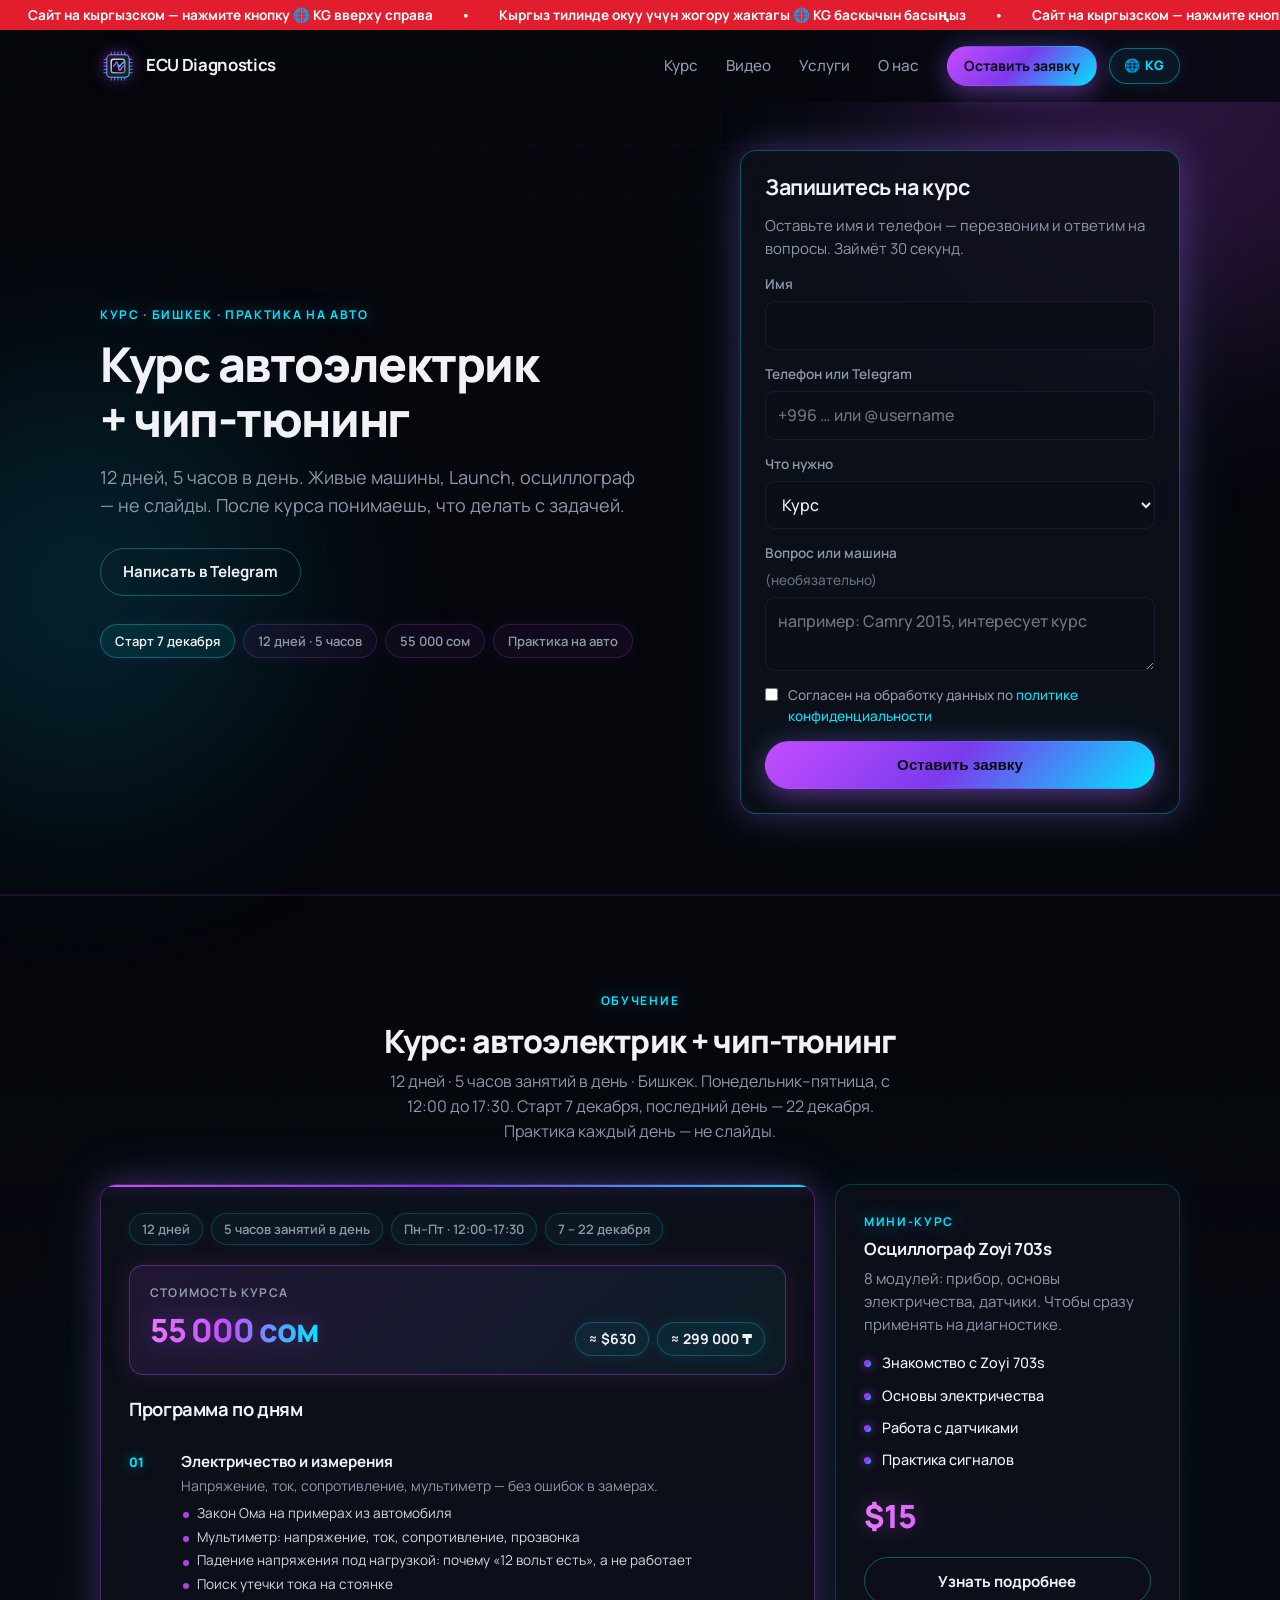
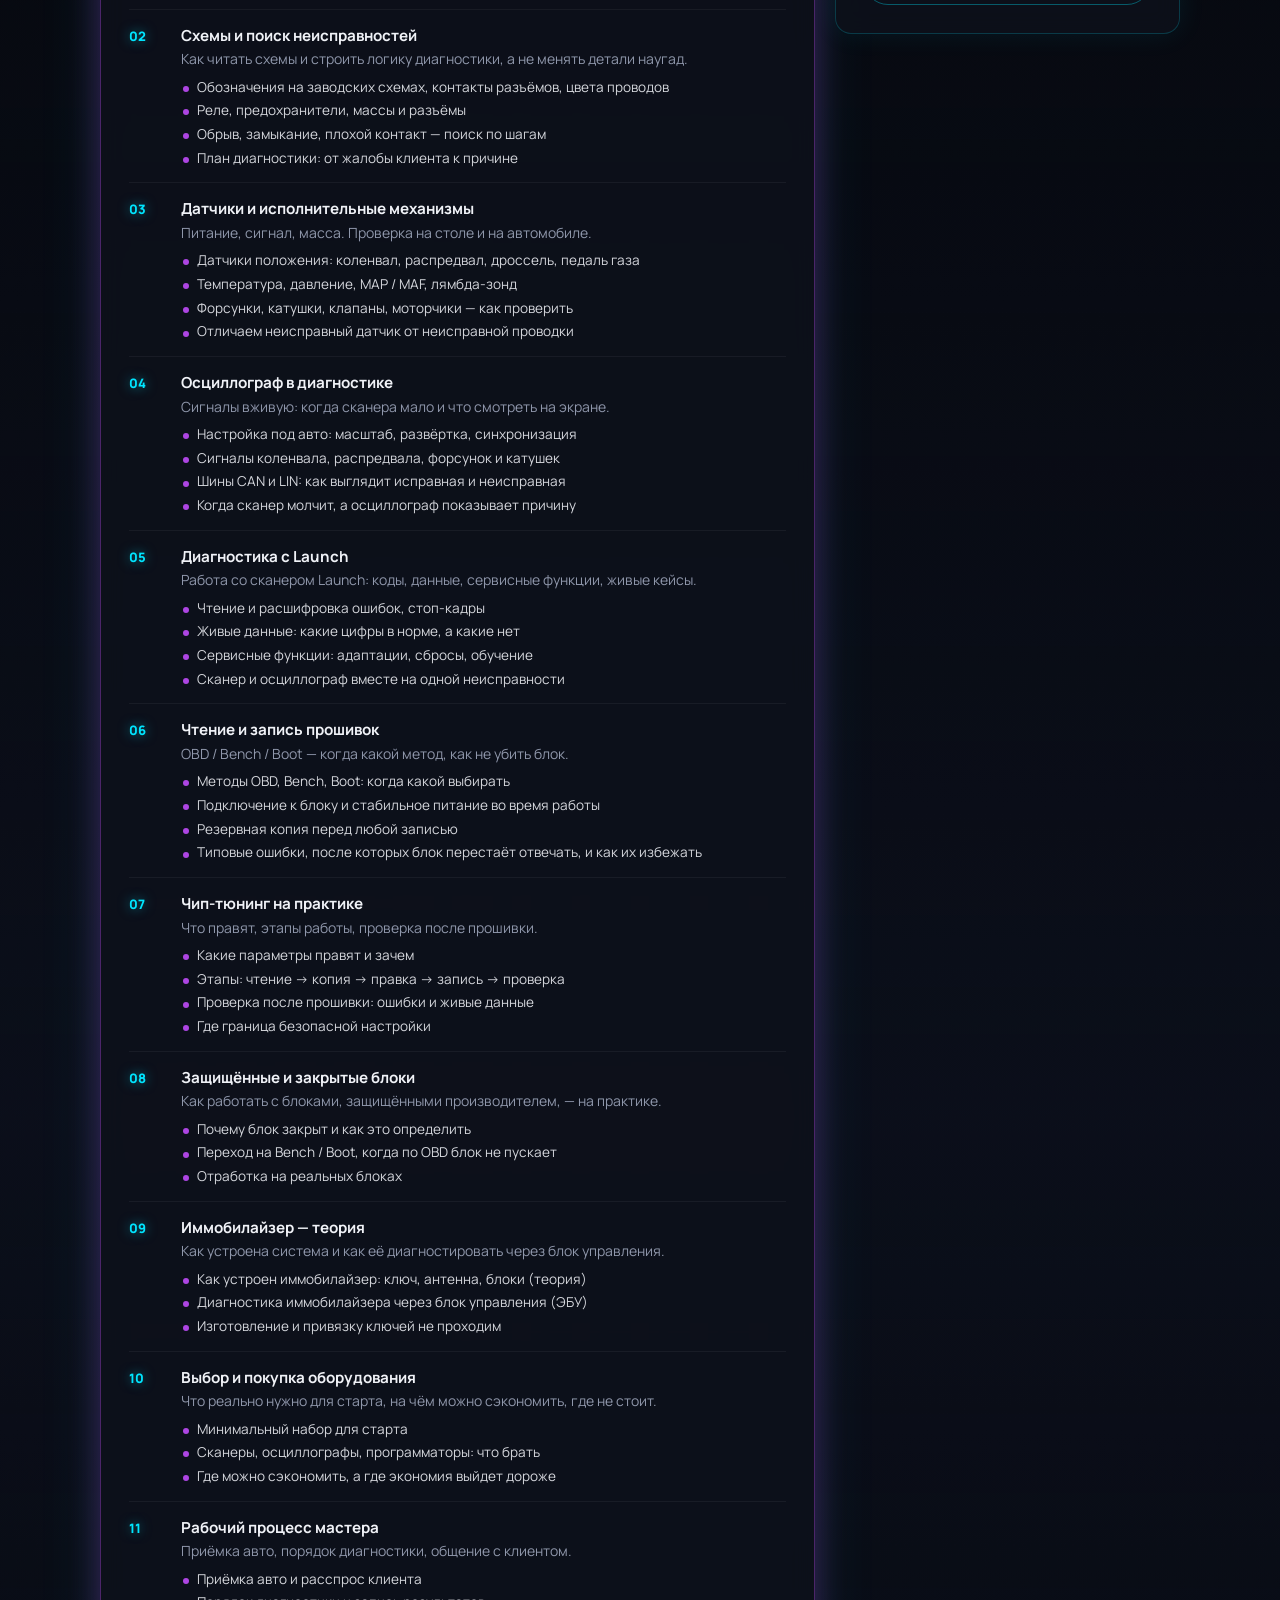
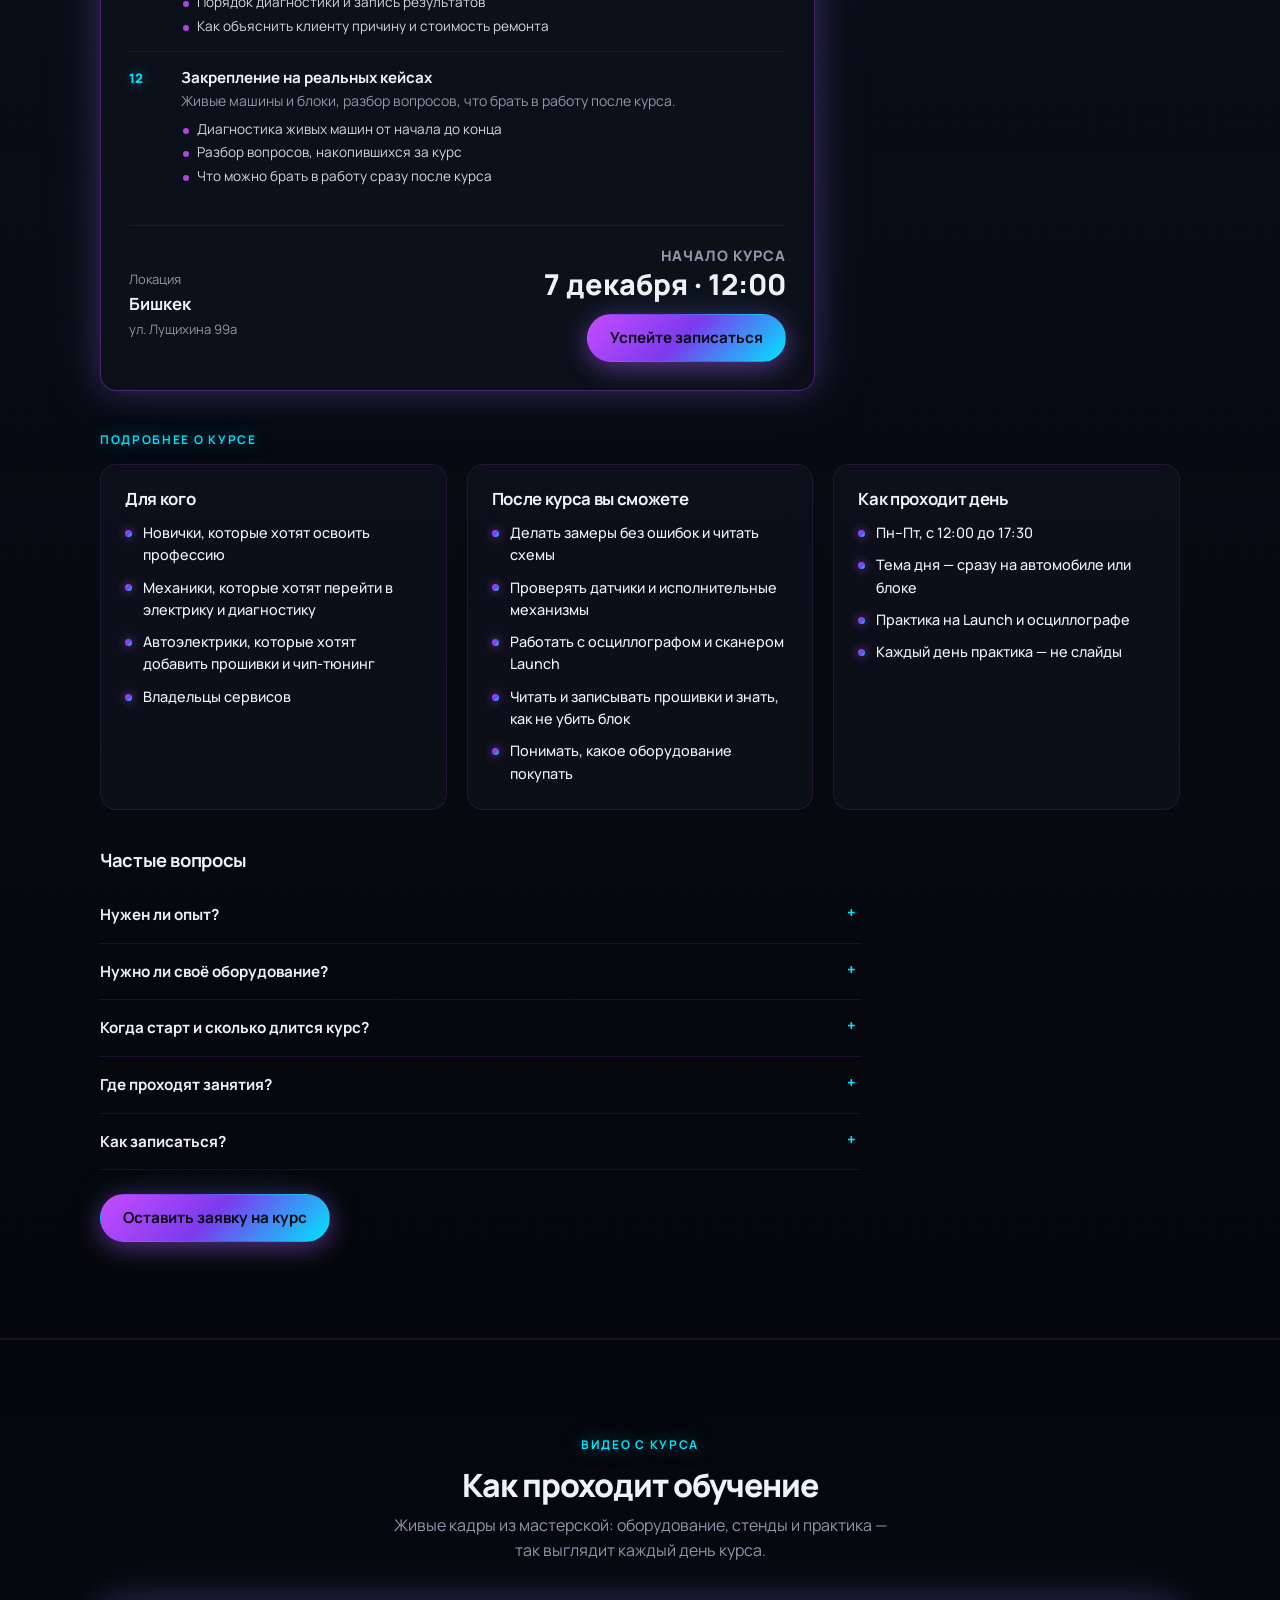
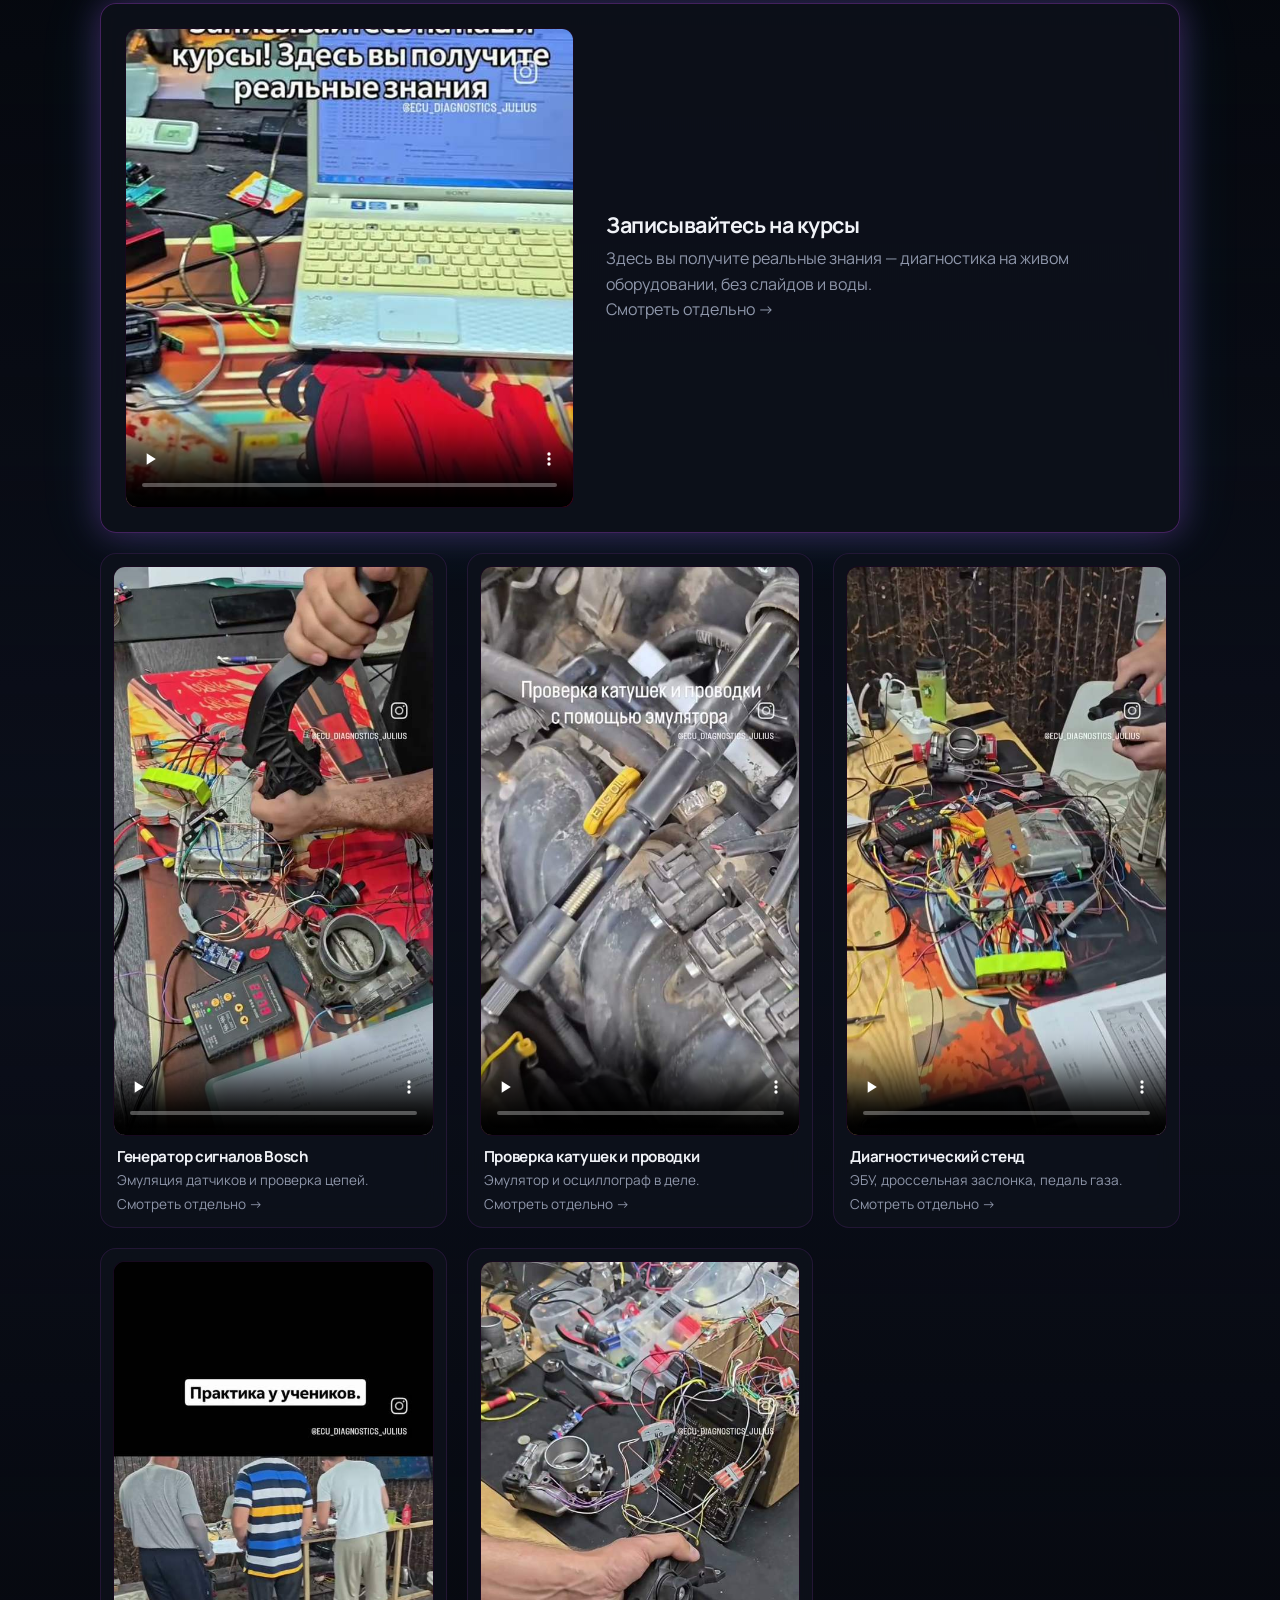
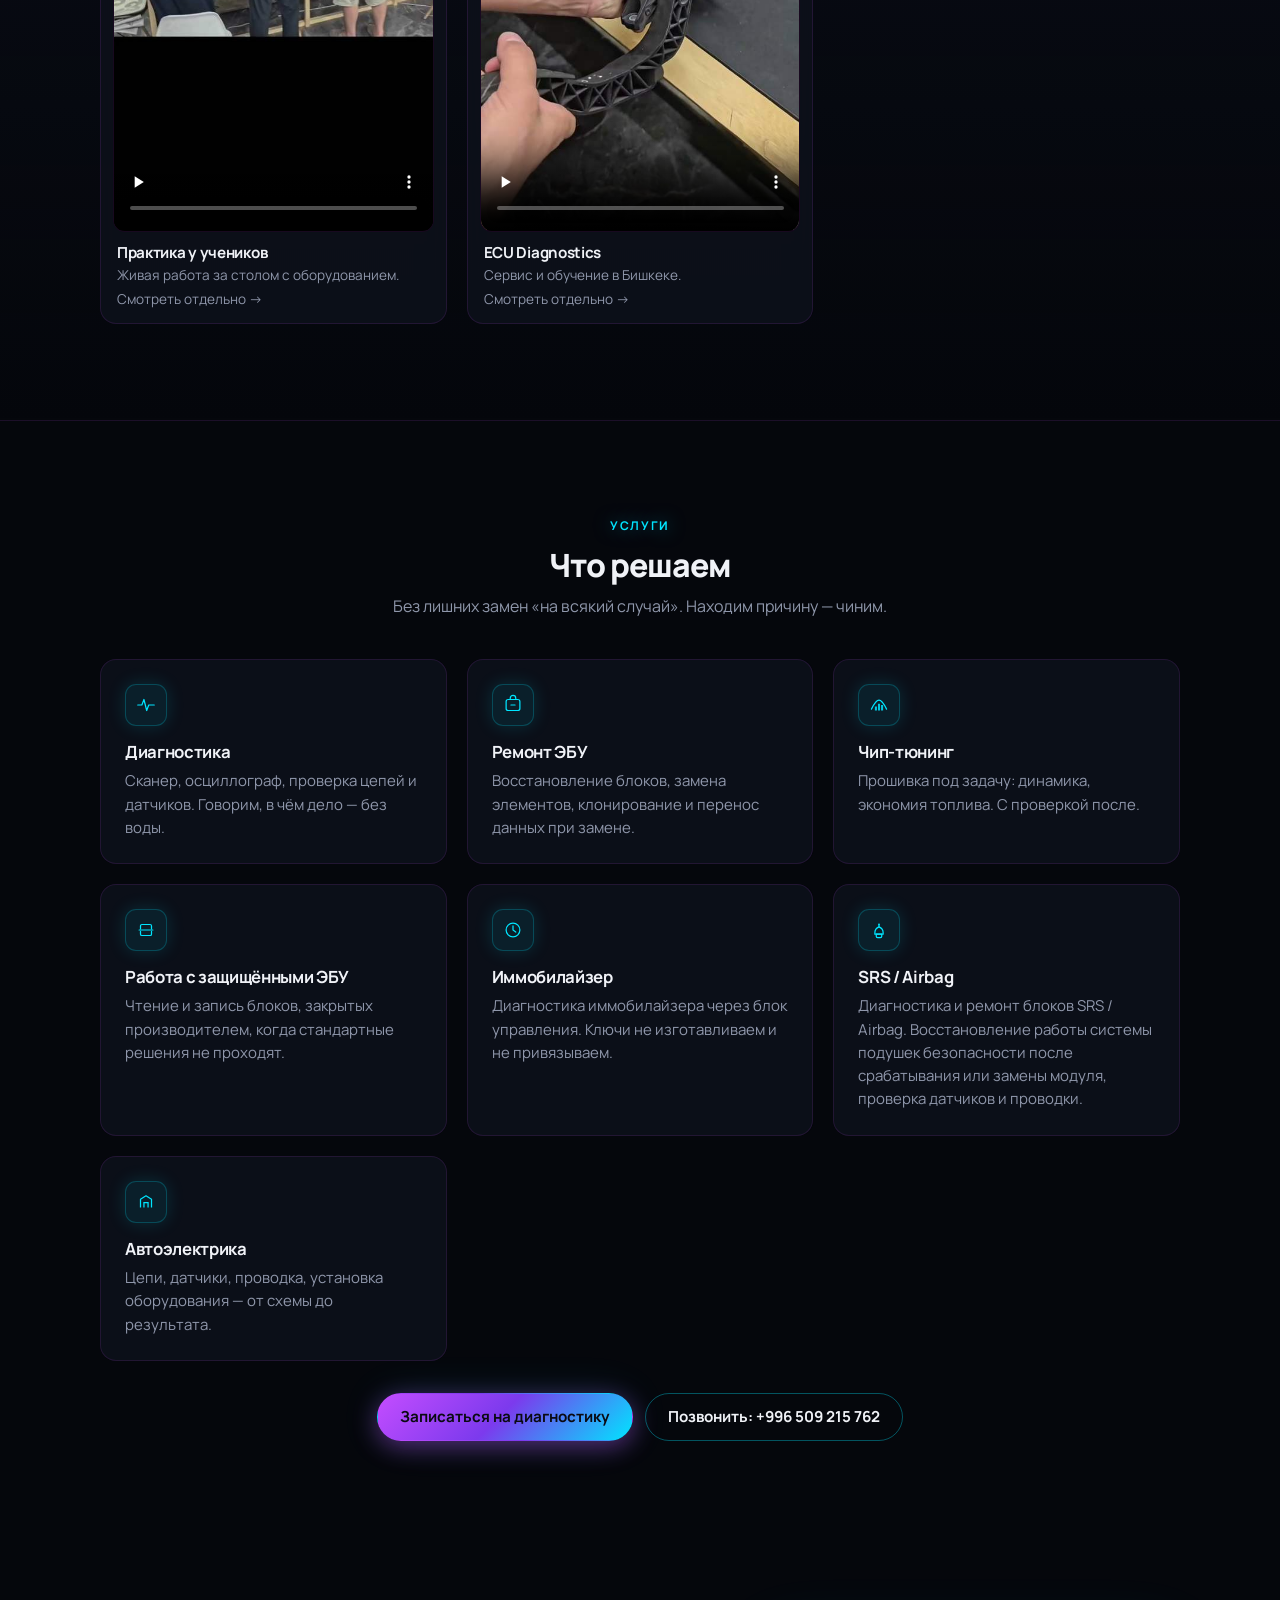
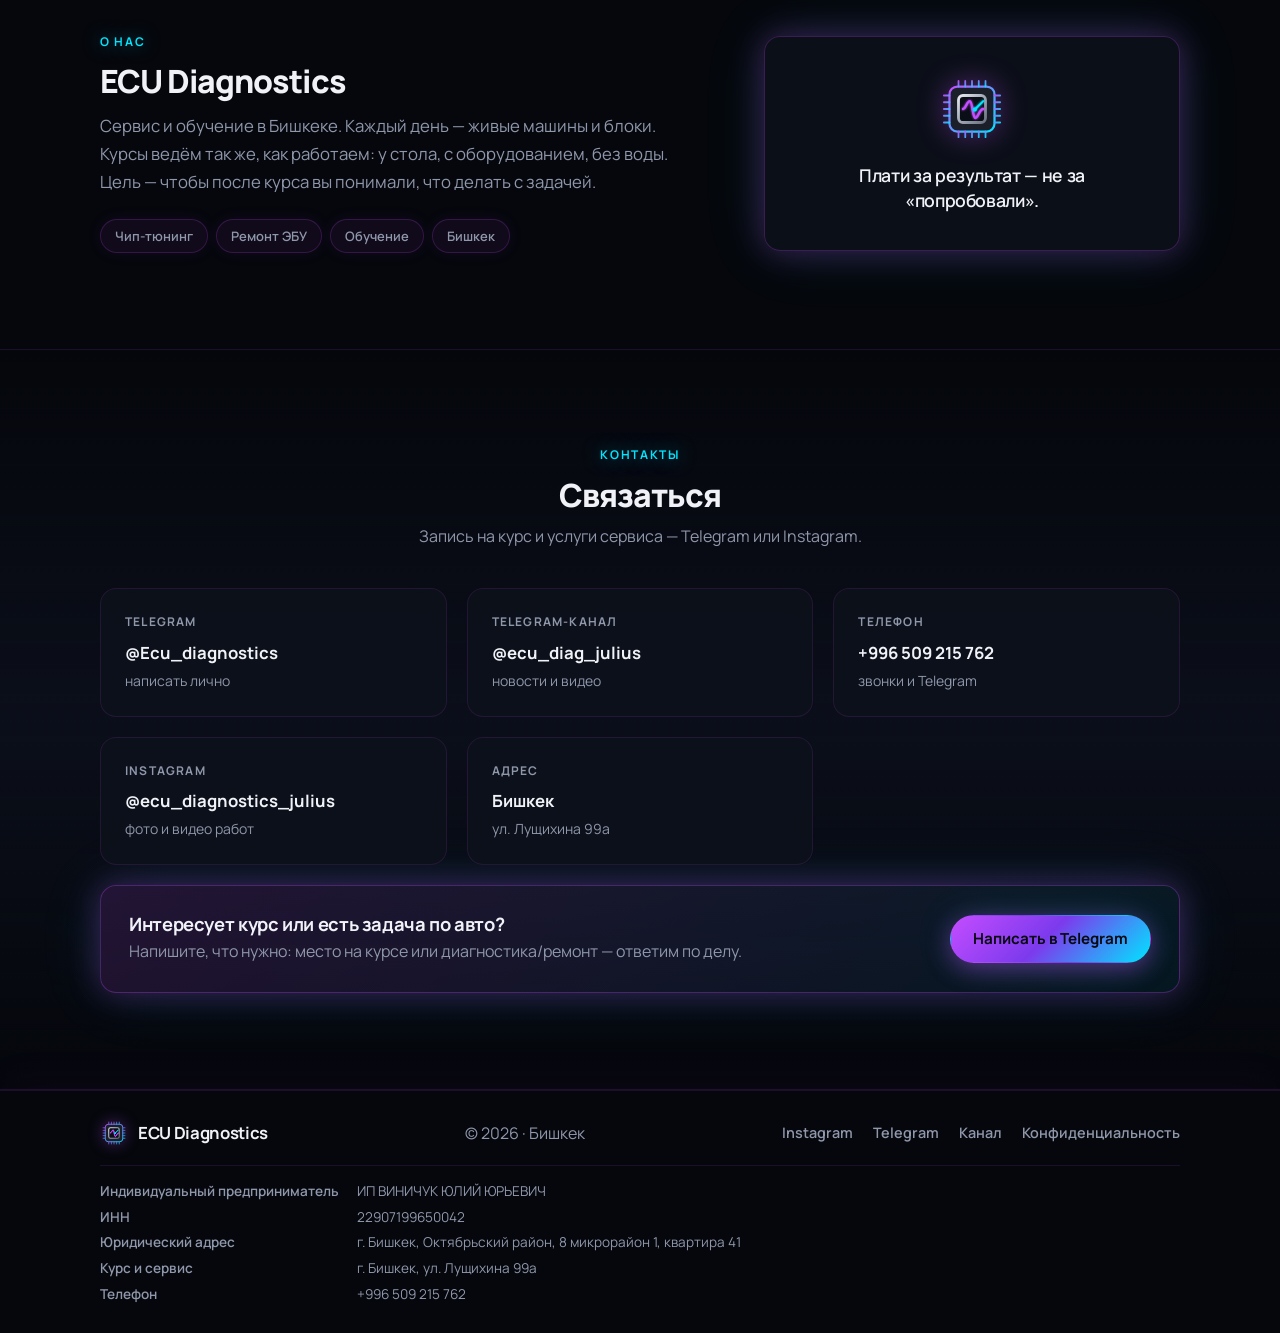
==== commit ea7f88e7: "Форма заявки на первом экране, короче; «Работа с защищёнными ЭБУ» Co-Authored-By: Claude Opus 5.5 <n" ====
--- a/index.html
+++ b/index.html
@@ -63,11 +63,22 @@
             <span class="pill">Практика на авто</span>
           </div>
         </div>
-        <div class="hero__art">
-          <div class="hero__glow" aria-hidden="true"></div>
-          <img src="assets/logo.svg" alt="ECU Diagnostics" class="hero__logo" width="400" height="460" />
-        </div>
-      </div>
+        <div class="hero__form">
+        <form class="card leadform leadform--hero" id="lead" data-lang="ru" novalidate>
+          <h3>Запишитесь на курс</h3>
+          <p class="muted">Оставьте имя и телефон — перезвоним и ответим на вопросы. Займёт 30 секунд.</p>
+          <div class="leadform__grid">
+            <label>Имя<input name="name" maxlength="60" autocomplete="name" required /></label>
+            <label>Телефон или Telegram<input name="contact" maxlength="60" placeholder="+996 … или @username" autocomplete="tel" required /></label>
+            <label>Что нужно<select name="need"><option value="course">Курс</option><option value="diag">Диагностика</option><option value="repair">Ремонт</option><option value="other">Другое</option></select></label>
+          </div>
+          <label>Вопрос или машина <span class="opt">(необязательно)</span><textarea name="msg" maxlength="600" rows="2" placeholder="например: Camry 2015, интересует курс"></textarea></label>
+          <label class="leadform__hp" aria-hidden="true">Website<input name="website" tabindex="-1" autocomplete="off" /></label>
+          <label class="leadform__consent"><input type="checkbox" name="consent" required /> <span>Согласен на обработку данных по <a href="privacy.html" target="_blank">политике конфиденциальности</a></span></label>
+          <button class="btn btn--primary" type="submit">Оставить заявку</button>
+          <p class="leadform__status muted" role="status" data-ok="Спасибо! Заявка отправлена, скоро свяжемся." data-err="Не получилось отправить. Напишите нам в Telegram: @Ecu_diagnostics" data-bad="Укажите имя, телефон или @username в Telegram и отметьте согласие." data-wait="Слишком много заявок подряд. Попробуйте через минуту."></p>
+        </form>
+        </div>
     </section>
 
     <section class="section section--tint" id="courses">
@@ -169,8 +180,8 @@
                 </ul>
               </li>
               <li>
-                <strong>Разблокировка и закрытые блоки</strong>
-                <span>Когда стандартный путь закрыт — рабочие подходы на практике.</span>
+                <strong>Защищённые и закрытые блоки</strong>
+                <span>Как работать с блоками, защищёнными производителем, — на практике.</span>
                 <ul class="program__points">
                   <li>Почему блок закрыт и как это определить</li>
                   <li>Переход на Bench / Boot, когда по OBD блок не пускает</li>
@@ -399,8 +410,8 @@
             <div class="card__ico" aria-hidden="true">
               <svg viewBox="0 0 32 32" fill="none"><path d="M8 14V10a2 2 0 012-2h12a2 2 0 012 2v4M8 18v4a2 2 0 002 2h12a2 2 0 002-2v-4M6 16h20" stroke="currentColor" stroke-width="1.8" stroke-linecap="round"/></svg>
             </div>
-            <h3>Разблокировка ЭБУ</h3>
-            <p>Работа с закрытыми блоками, когда стандартные решения не проходят.</p>
+            <h3>Работа с защищёнными ЭБУ</h3>
+            <p>Чтение и запись блоков, закрытых производителем, когда стандартные решения не проходят.</p>
           </article>
           <article class="card">
             <div class="card__ico" aria-hidden="true">
@@ -494,21 +505,6 @@
             <span class="muted contact__hint">ул. Лущихина 99а</span>
           </div>
         </div>
-        <form class="card leadform" id="lead" data-lang="ru" novalidate>
-          <h3>Оставить заявку</h3>
-          <p class="muted">Заполните — заявка сразу придёт нам в Telegram. Ответим в рабочее время.</p>
-          <div class="leadform__grid">
-            <label>Имя<input name="name" maxlength="60" autocomplete="name" required /></label>
-            <label>Телефон или Telegram<input name="contact" maxlength="60" placeholder="+996 … или @username" autocomplete="tel" required /></label>
-            <label>Что нужно<select name="need"><option value="course">Курс</option><option value="diag">Диагностика</option><option value="repair">Ремонт</option><option value="other">Другое</option></select></label>
-            <label>Машина и год<input name="car" maxlength="80" placeholder="например, Toyota Camry 2015" /></label>
-          </div>
-          <label>Комментарий<textarea name="msg" maxlength="600" rows="3"></textarea></label>
-          <label class="leadform__hp" aria-hidden="true">Website<input name="website" tabindex="-1" autocomplete="off" /></label>
-          <label class="leadform__consent"><input type="checkbox" name="consent" required /> <span>Согласен на обработку данных по <a href="privacy.html" target="_blank">политике конфиденциальности</a></span></label>
-          <button class="btn btn--primary" type="submit">Отправить заявку</button>
-          <p class="leadform__status muted" role="status" data-ok="Спасибо! Заявка отправлена, скоро свяжемся." data-err="Не получилось отправить. Напишите нам в Telegram: @Ecu_diagnostics" data-bad="Укажите имя, телефон или @username в Telegram и отметьте согласие." data-wait="Слишком много заявок подряд. Попробуйте через минуту."></p>
-        </form>
         <div class="banner">
           <div>
             <h3>Интересует курс или есть задача по авто?</h3>
--- a/styles.css
+++ b/styles.css
@@ -1145,3 +1145,13 @@
   .hero__glow { display: none; }
   .hero__cta .btn { flex: 1 1 100%; justify-content: center; }
 }
+
+/* Форма заявки на первом экране */
+.hero__form { width: 100%; max-width: 440px; justify-self: end; }
+.leadform--hero { margin: 0; box-shadow: var(--glow-mix); border-color: var(--line-strong); }
+.leadform--hero h3 { font-size: 1.35rem; }
+.leadform--hero .leadform__grid { grid-template-columns: 1fr; }
+.leadform--hero .btn { align-self: stretch; justify-content: center; }
+.leadform .opt { font-weight: 500; opacity: 0.7; }
+@media (max-width: 960px) { .hero__form { justify-self: stretch; max-width: none; } }
+@media (min-width: 961px) { .hero__cta .btn--primary[data-need] { display: none; } }
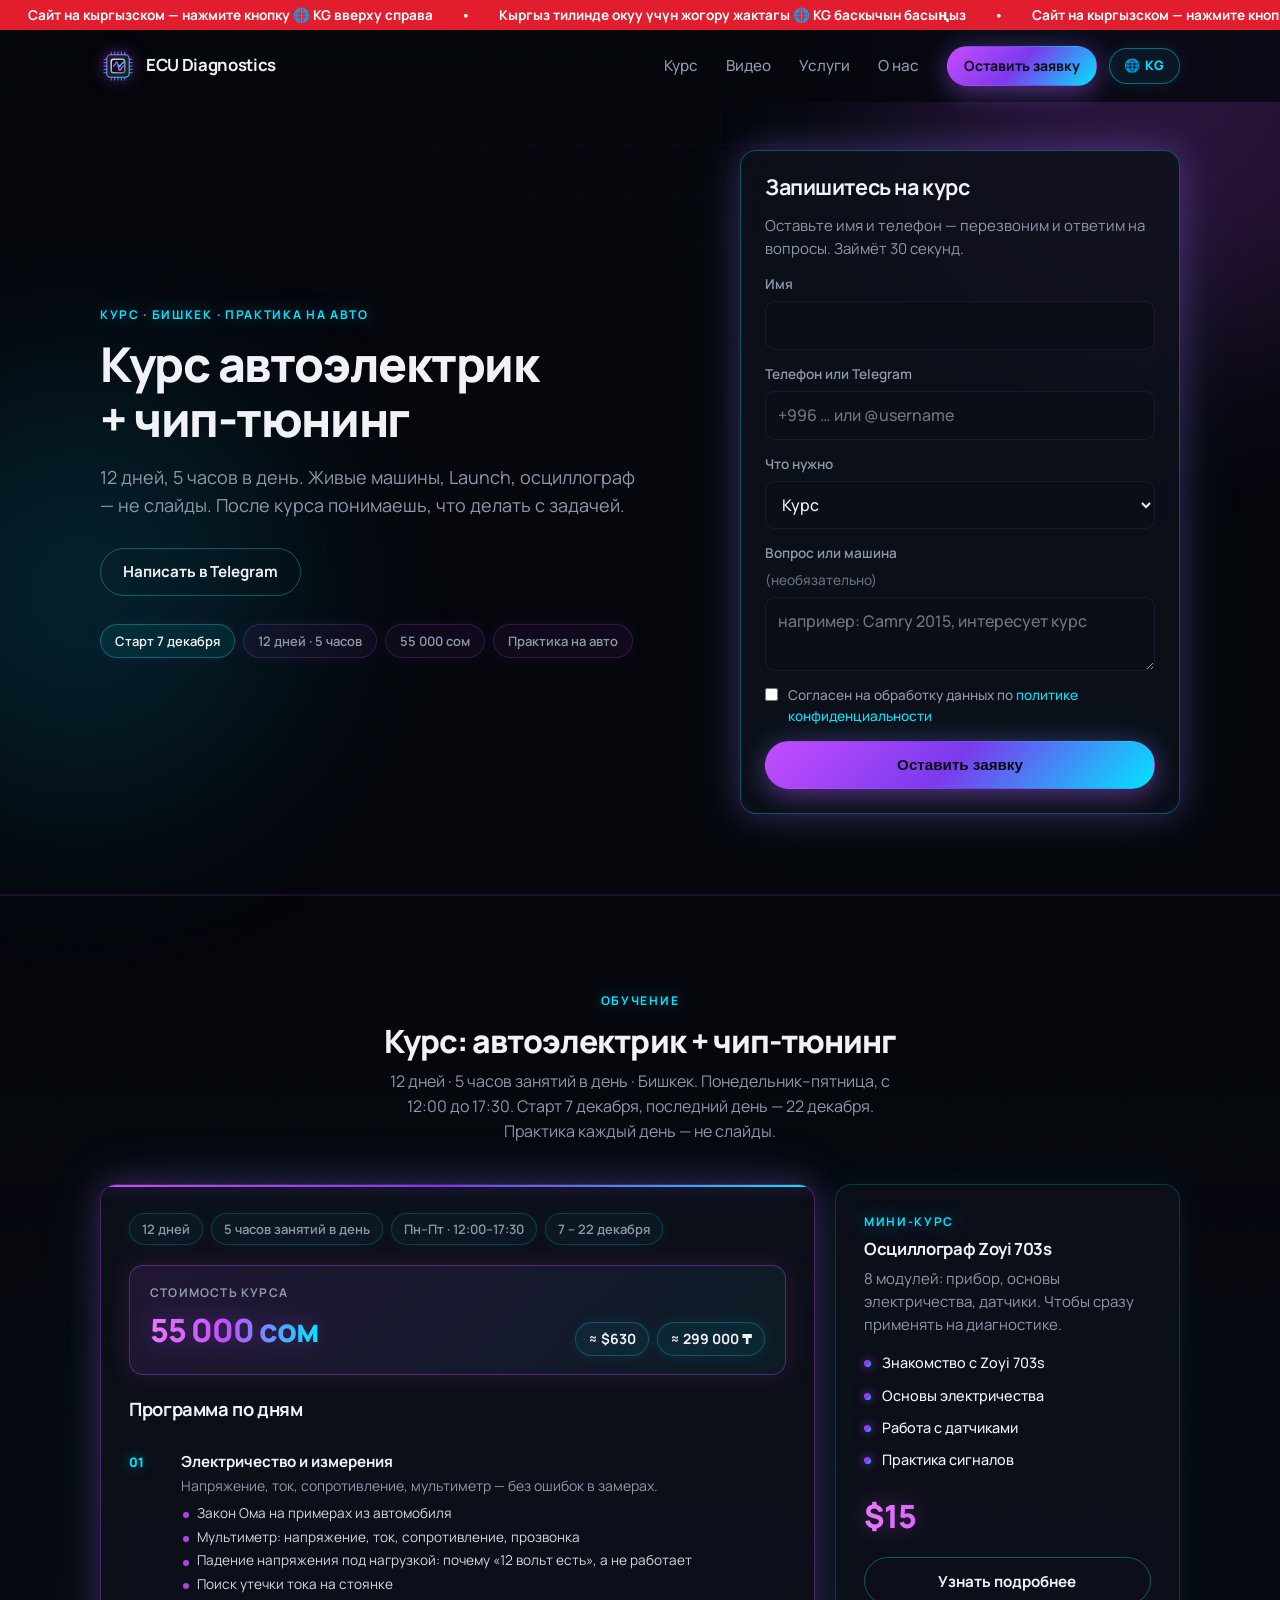
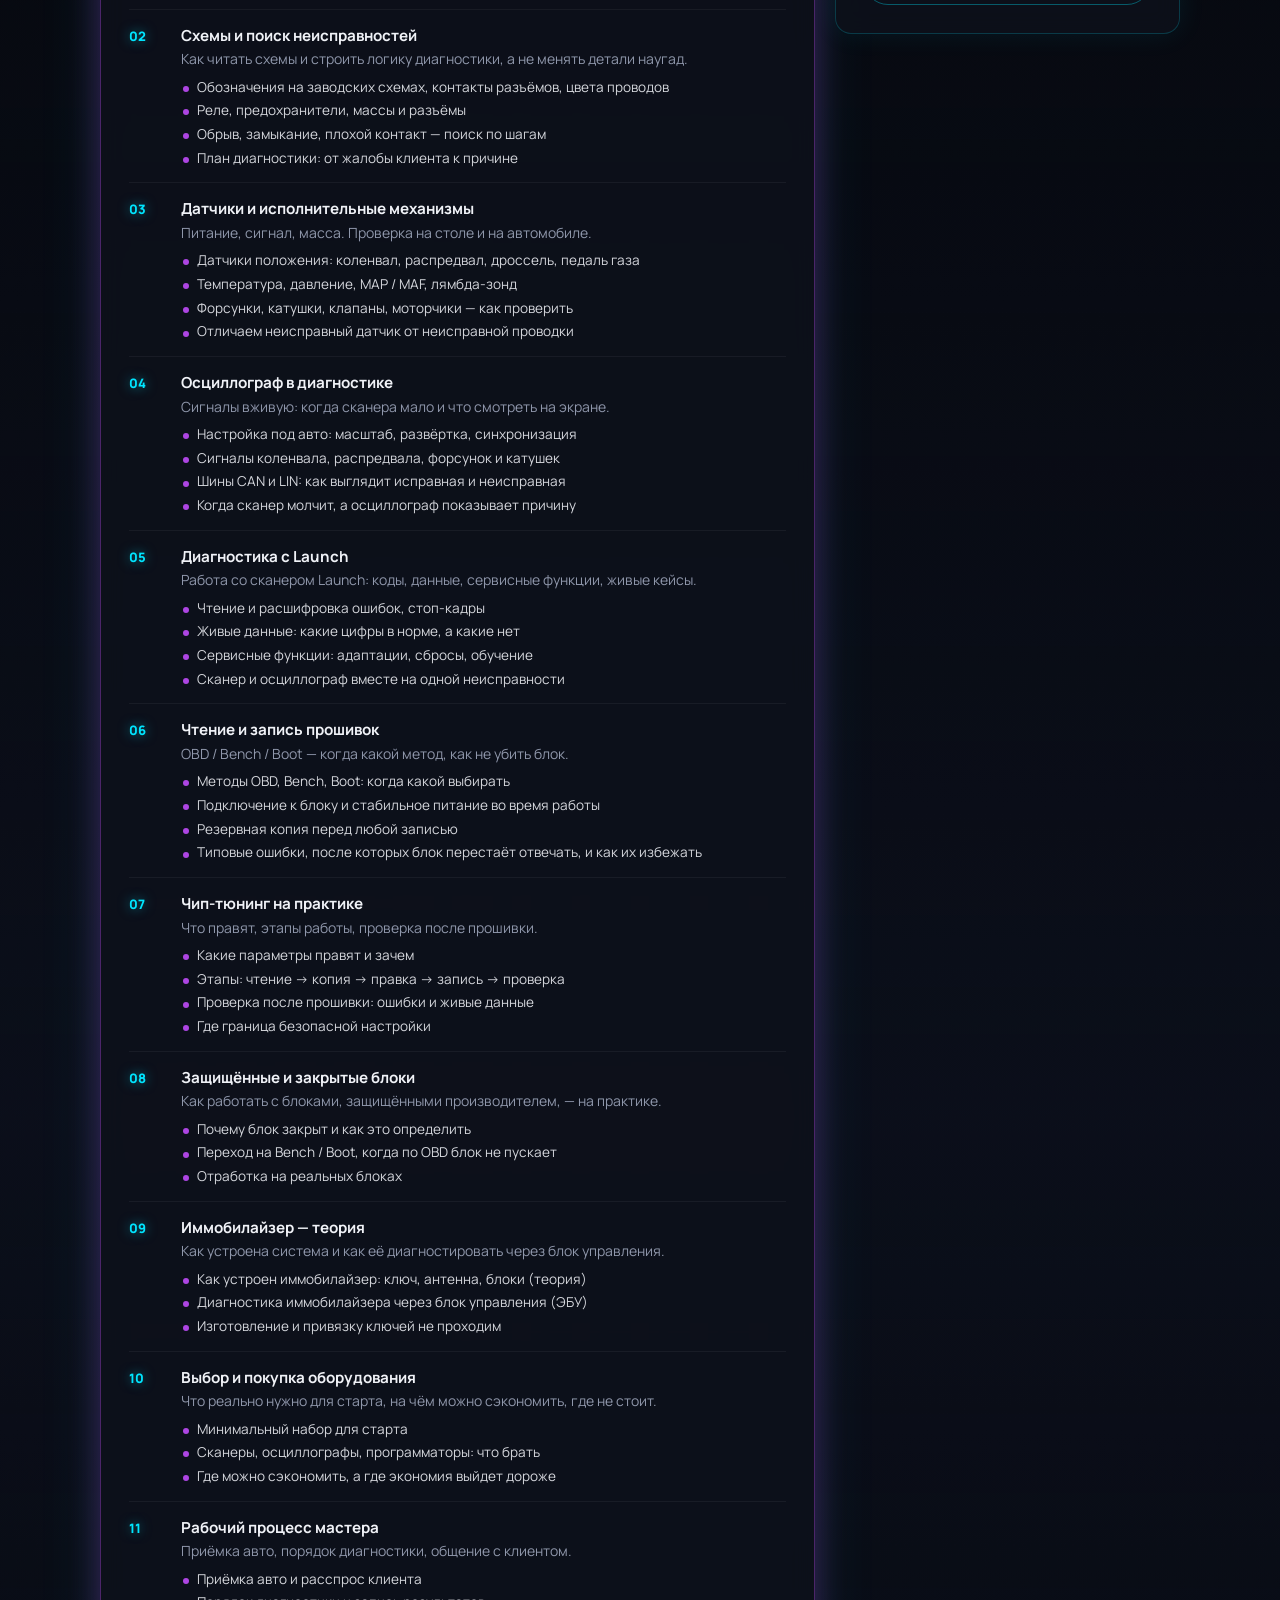
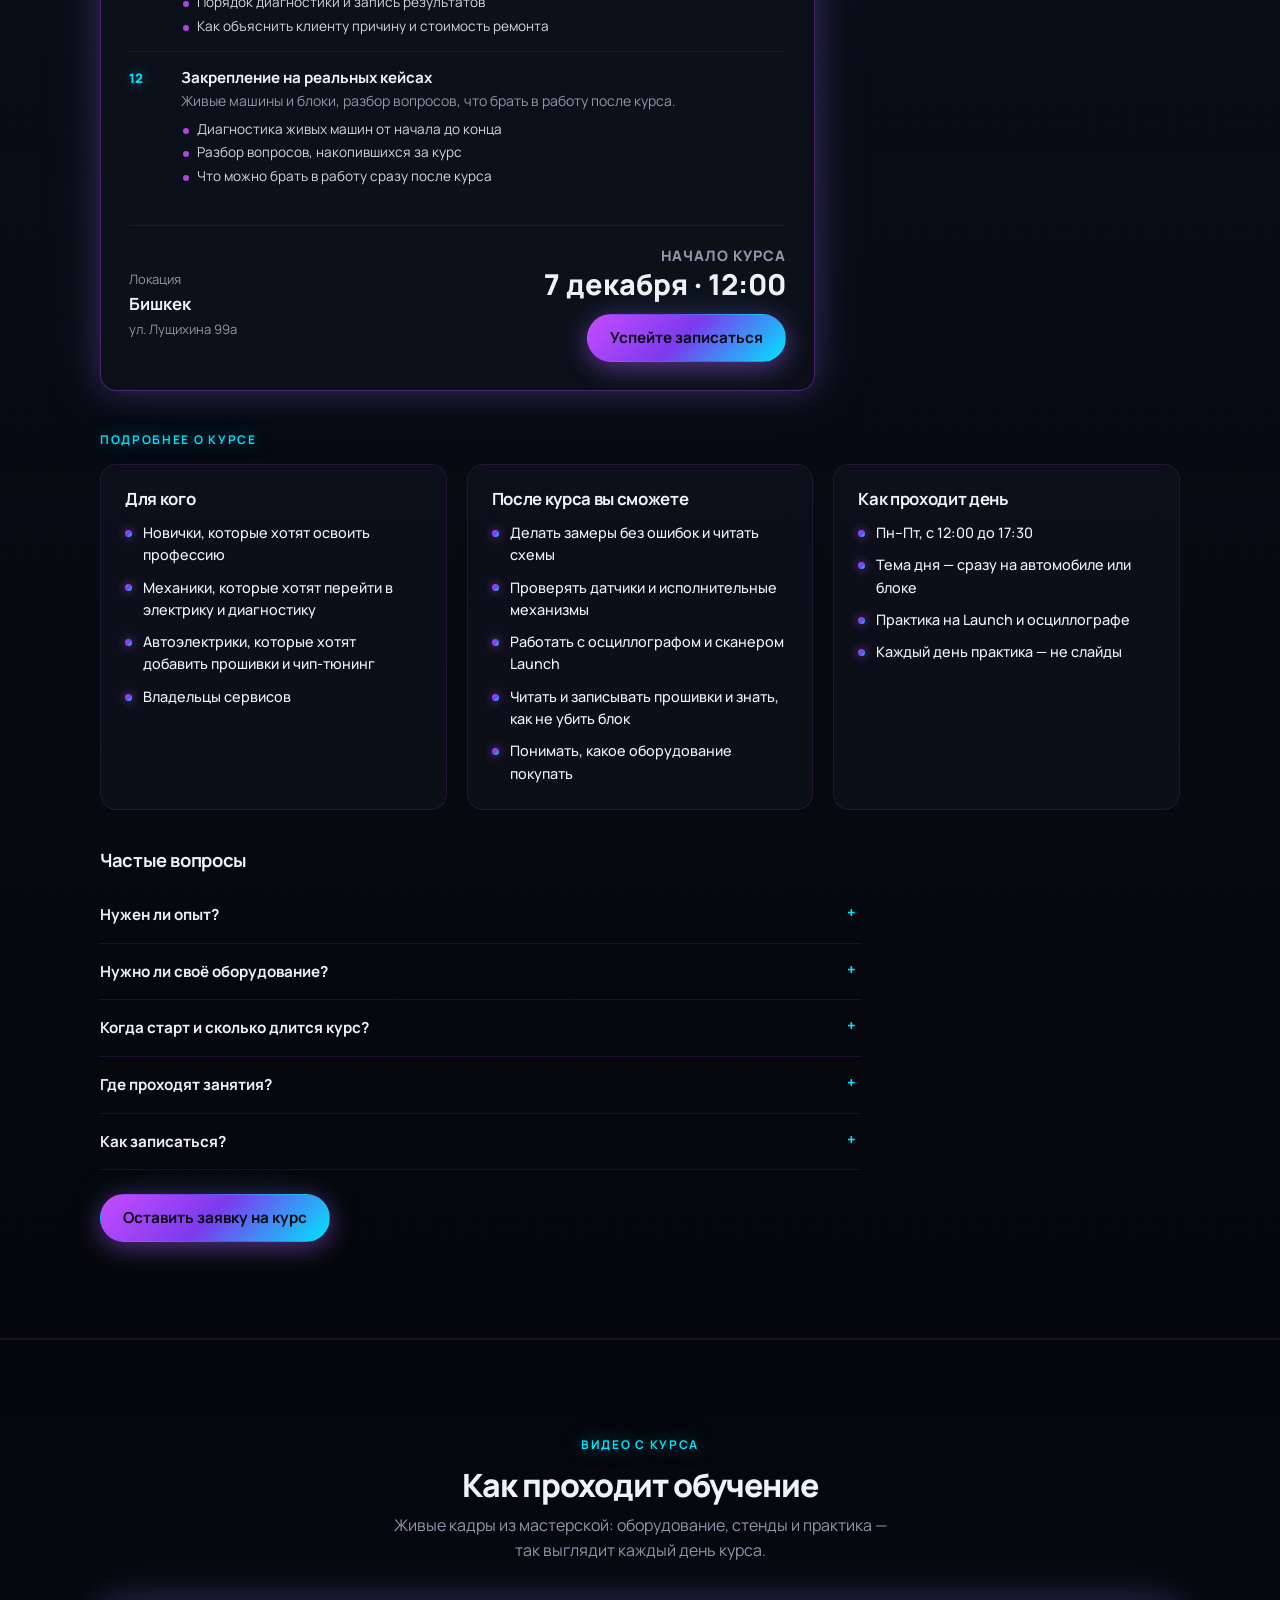
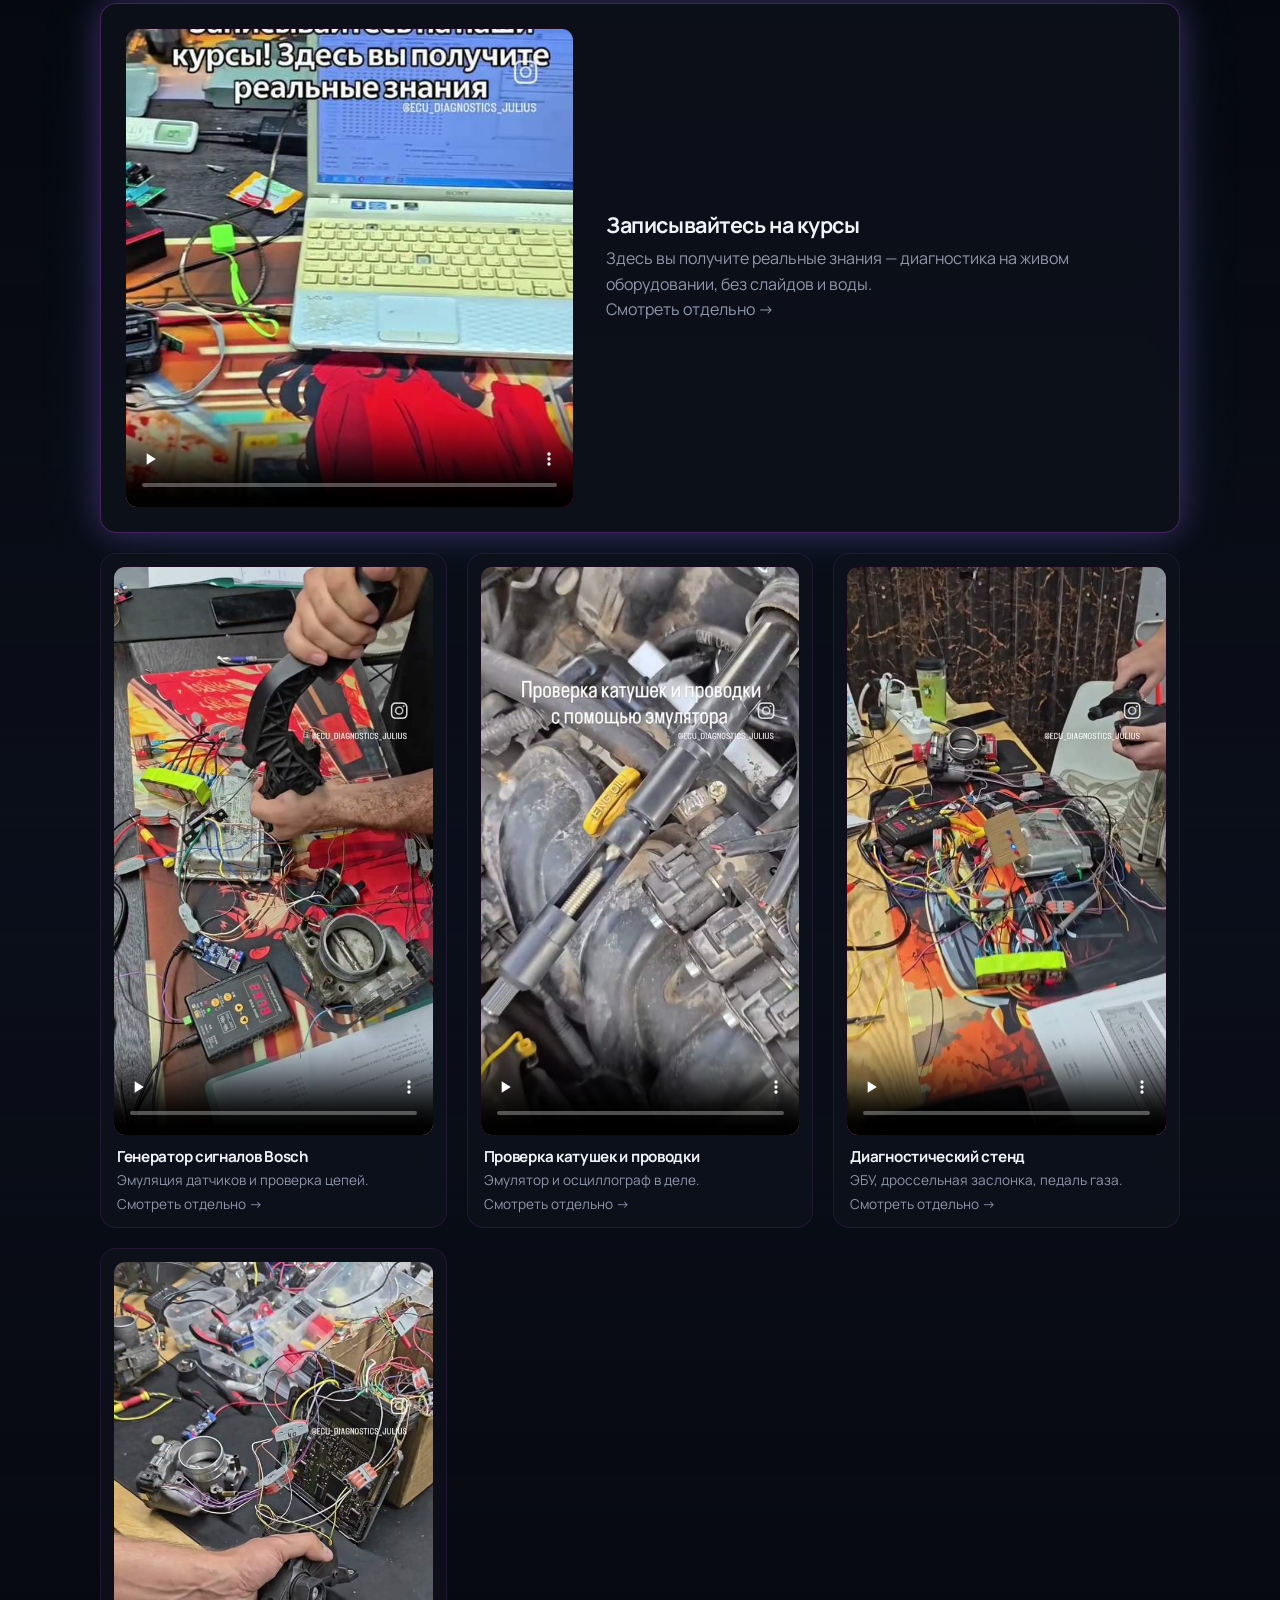
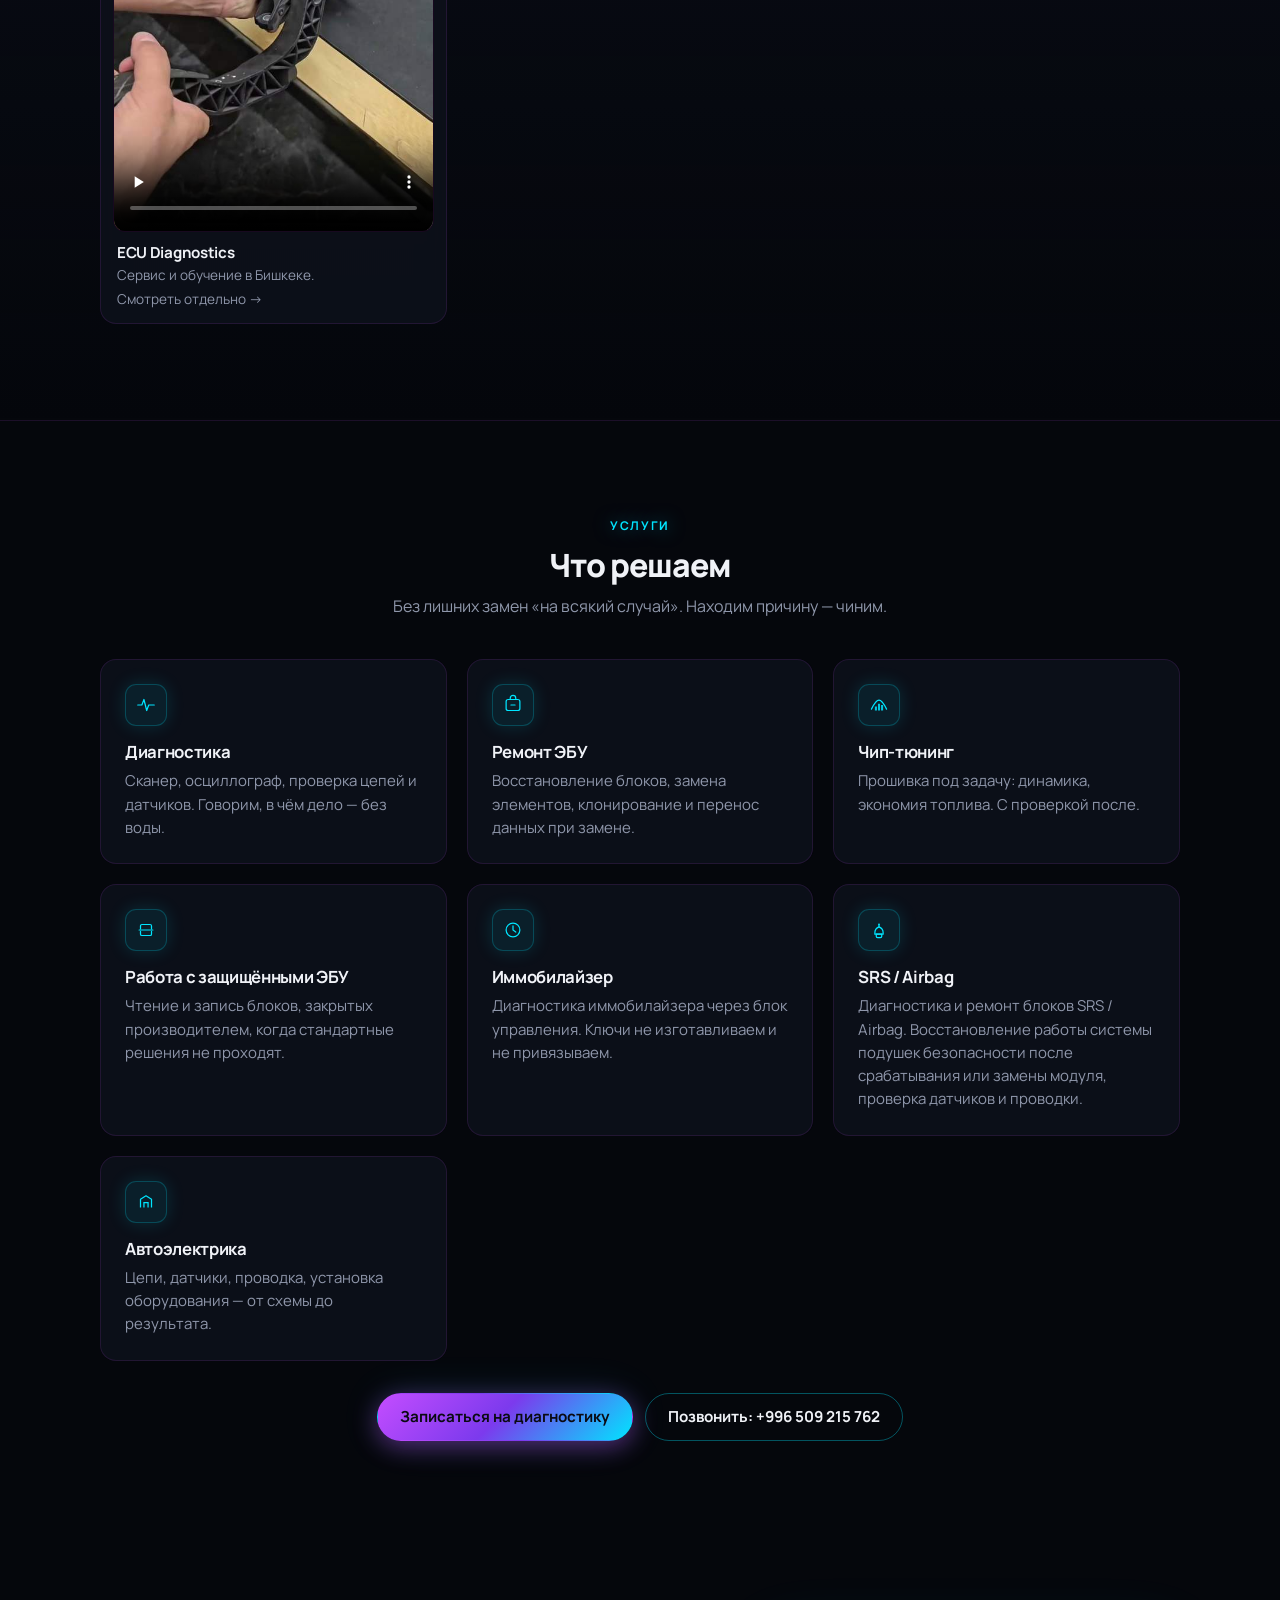
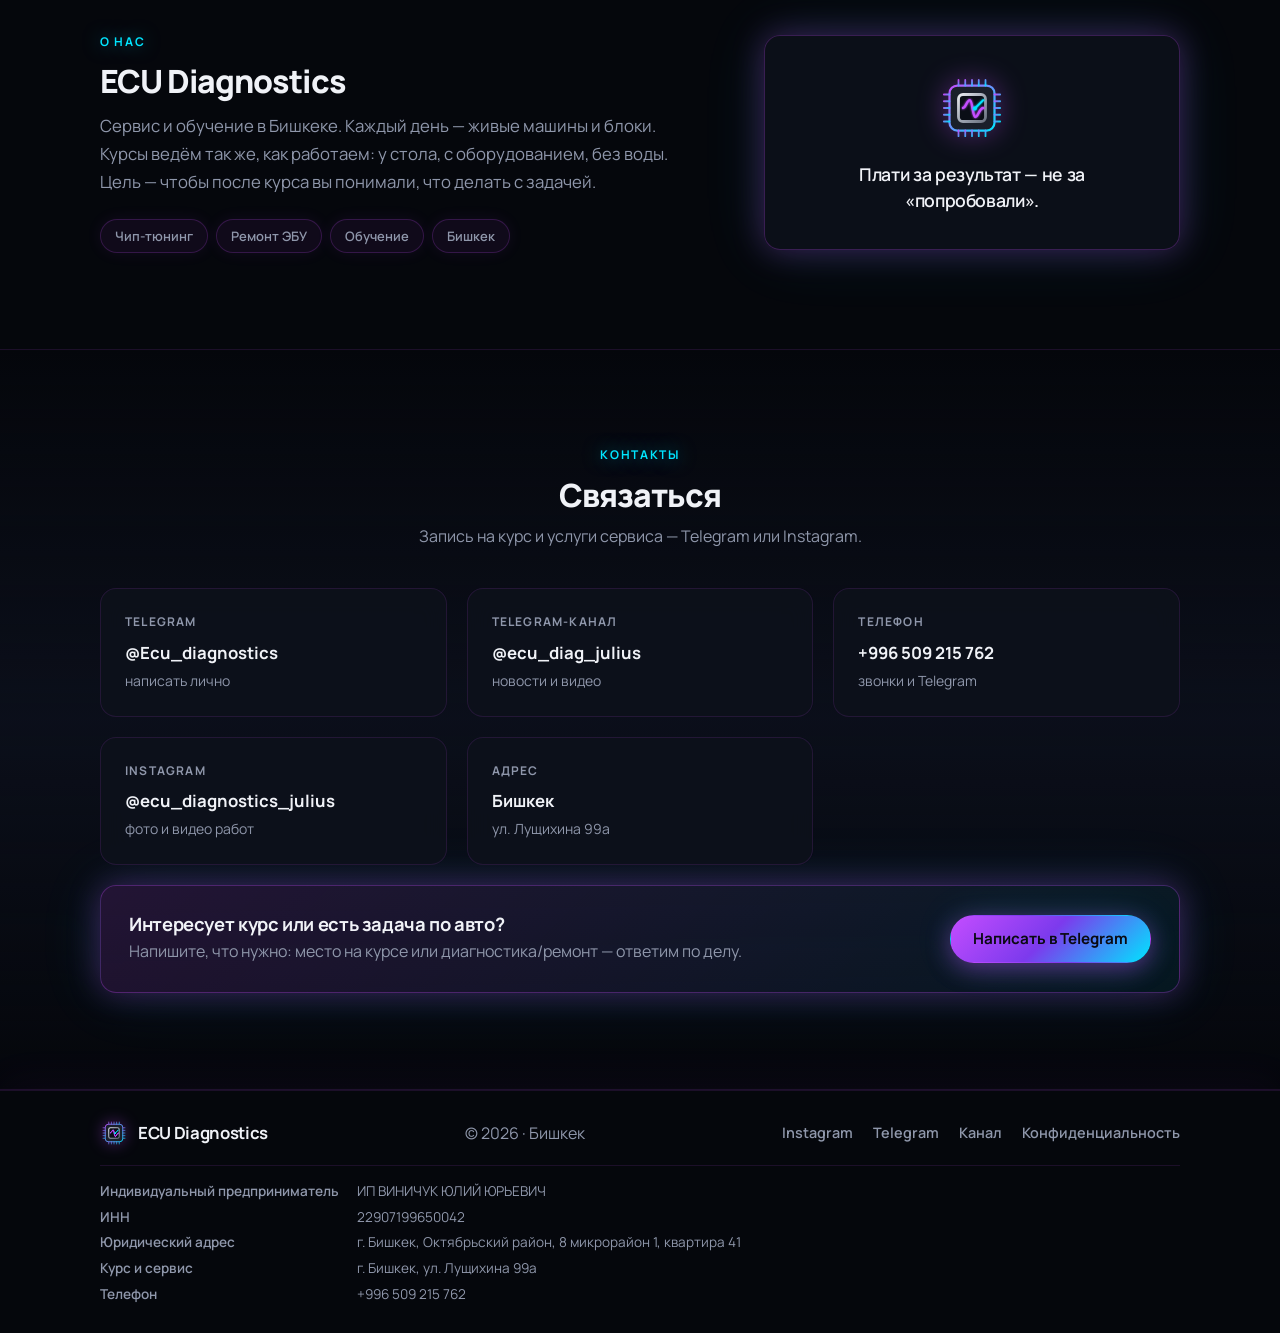
==== commit f212857e: "Убрано видео «Практика у учеников» Co-Authored-By: Claude Opus 5.5 <noreply@anthropic.com>" ====
--- a/index.html
+++ b/index.html
@@ -79,6 +79,7 @@
           <p class="leadform__status muted" role="status" data-ok="Спасибо! Заявка отправлена, скоро свяжемся." data-err="Не получилось отправить. Напишите нам в Telegram: @Ecu_diagnostics" data-bad="Укажите имя, телефон или @username в Telegram и отметьте согласие." data-wait="Слишком много заявок подряд. Попробуйте через минуту."></p>
         </form>
         </div>
+      </div>
     </section>
 
     <section class="section section--tint" id="courses">
@@ -356,14 +357,6 @@
             <h3>Диагностический стенд</h3>
             <p class="muted">ЭБУ, дроссельная заслонка, педаль газа.</p>
             <a class="muted video-link" href="video/diagnosticheskiy-stend.html">Смотреть отдельно →</a>
-          </article>
-          <article class="video-card">
-            <video controls preload="none" poster="assets/videos/video-7.jpg">
-              <source src="assets/videos/video-7.mp4" type="video/mp4" />
-            </video>
-            <h3>Практика у учеников</h3>
-            <p class="muted">Живая работа за столом с оборудованием.</p>
-            <a class="muted video-link" href="video/praktika-uchenikov.html">Смотреть отдельно →</a>
           </article>
           <article class="video-card">
             <video controls preload="none" poster="assets/videos/video-1.jpg">
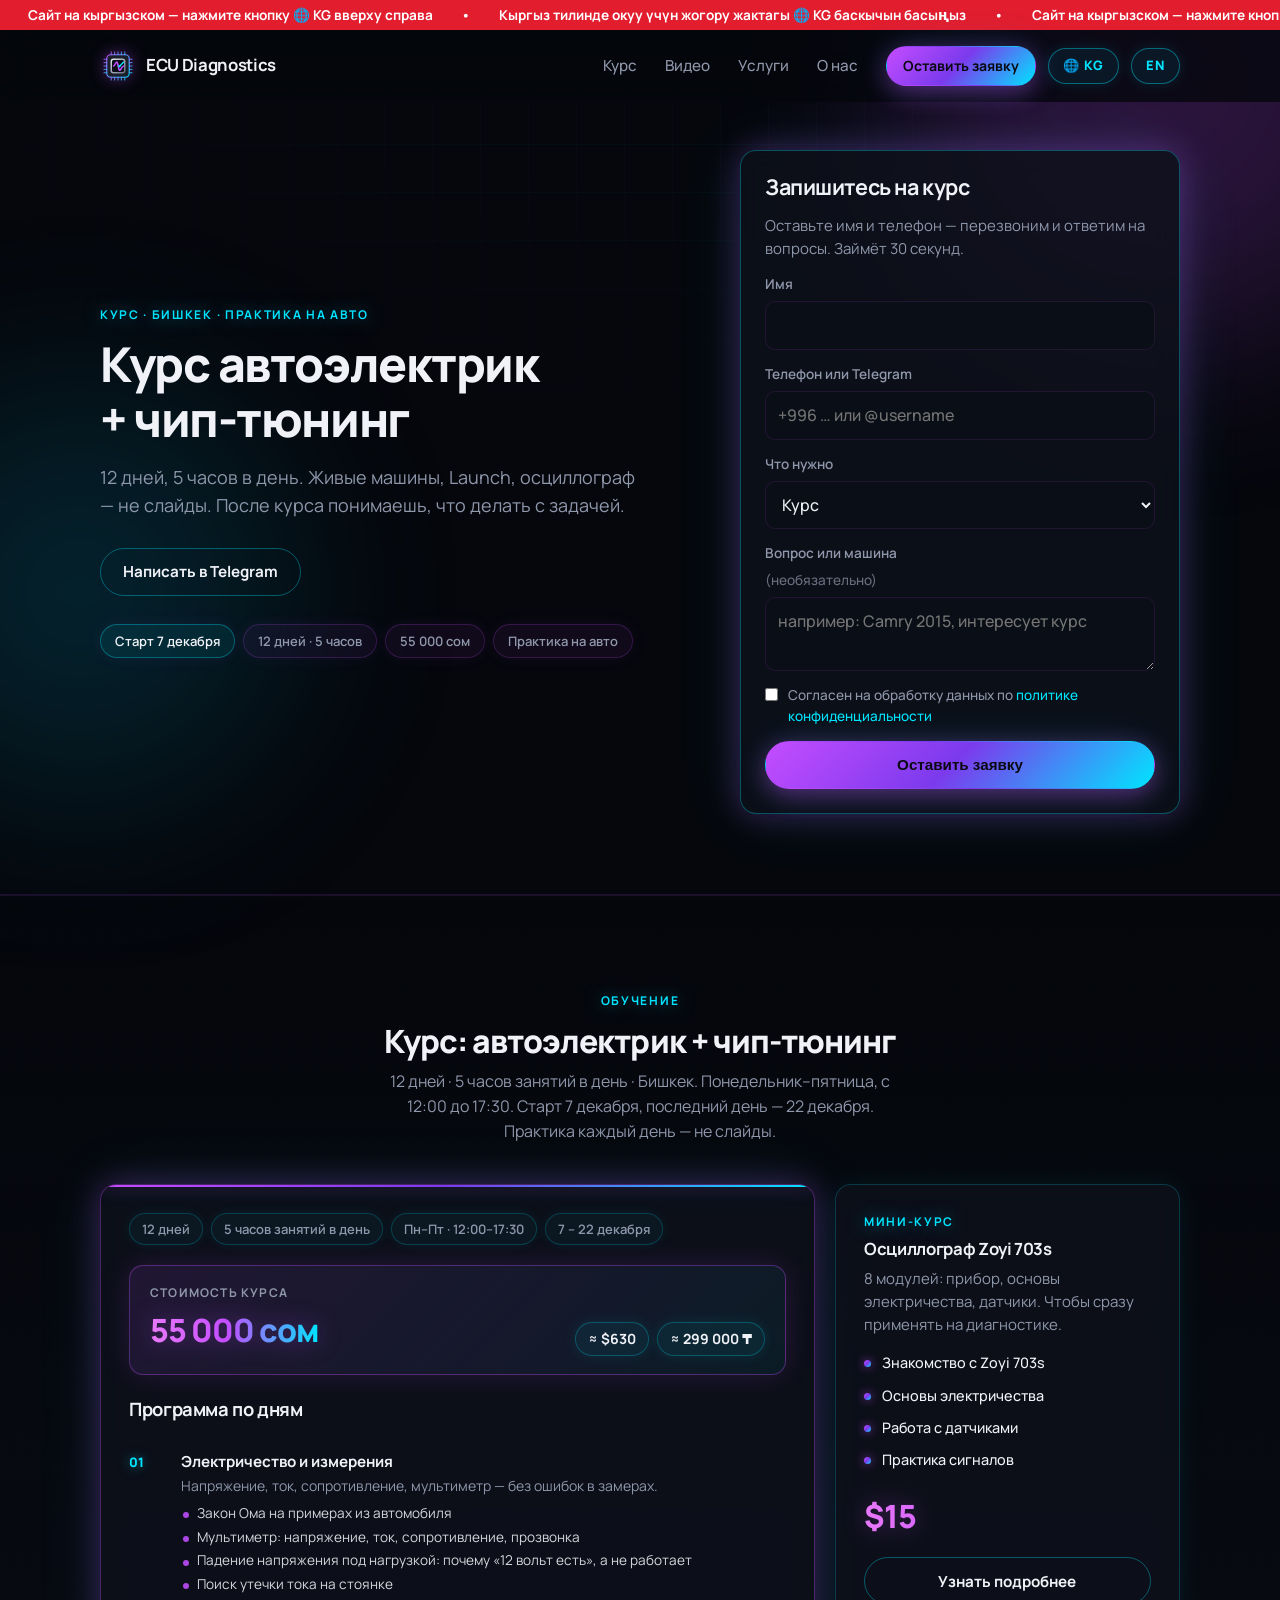
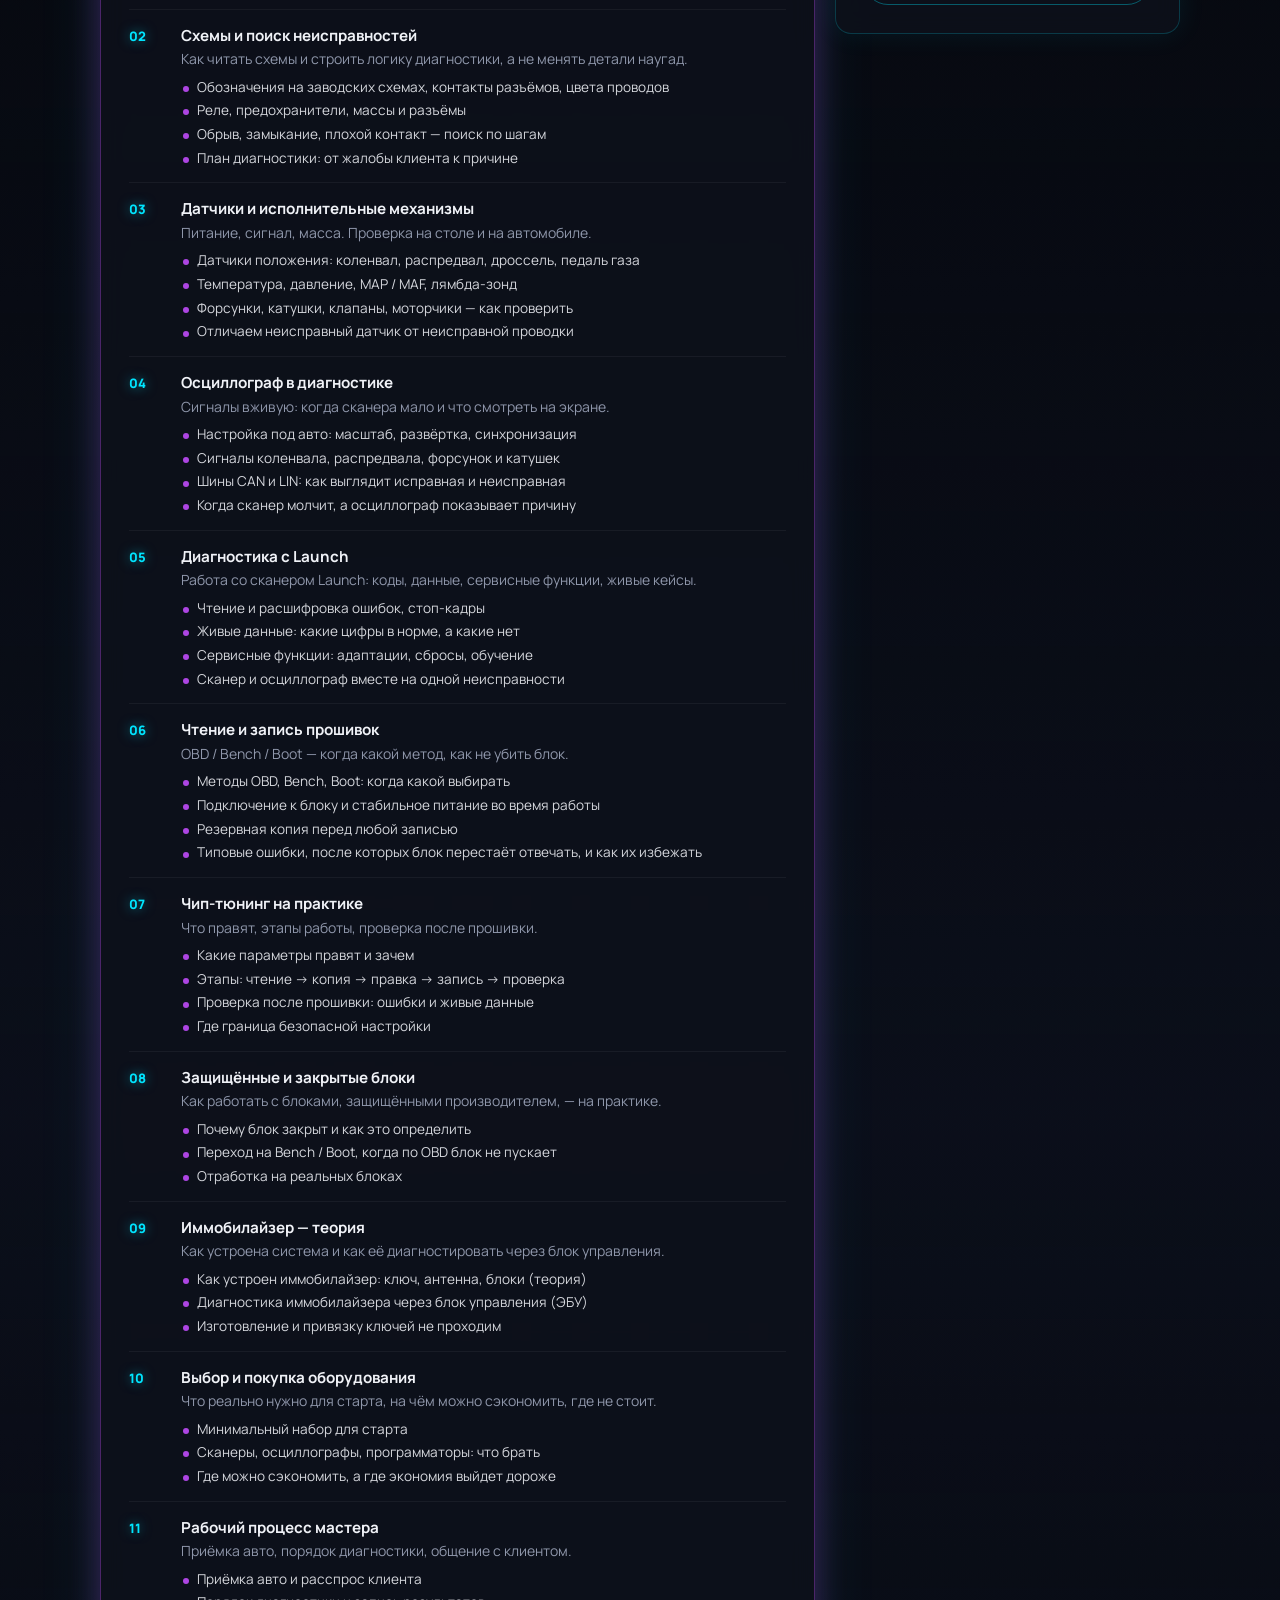
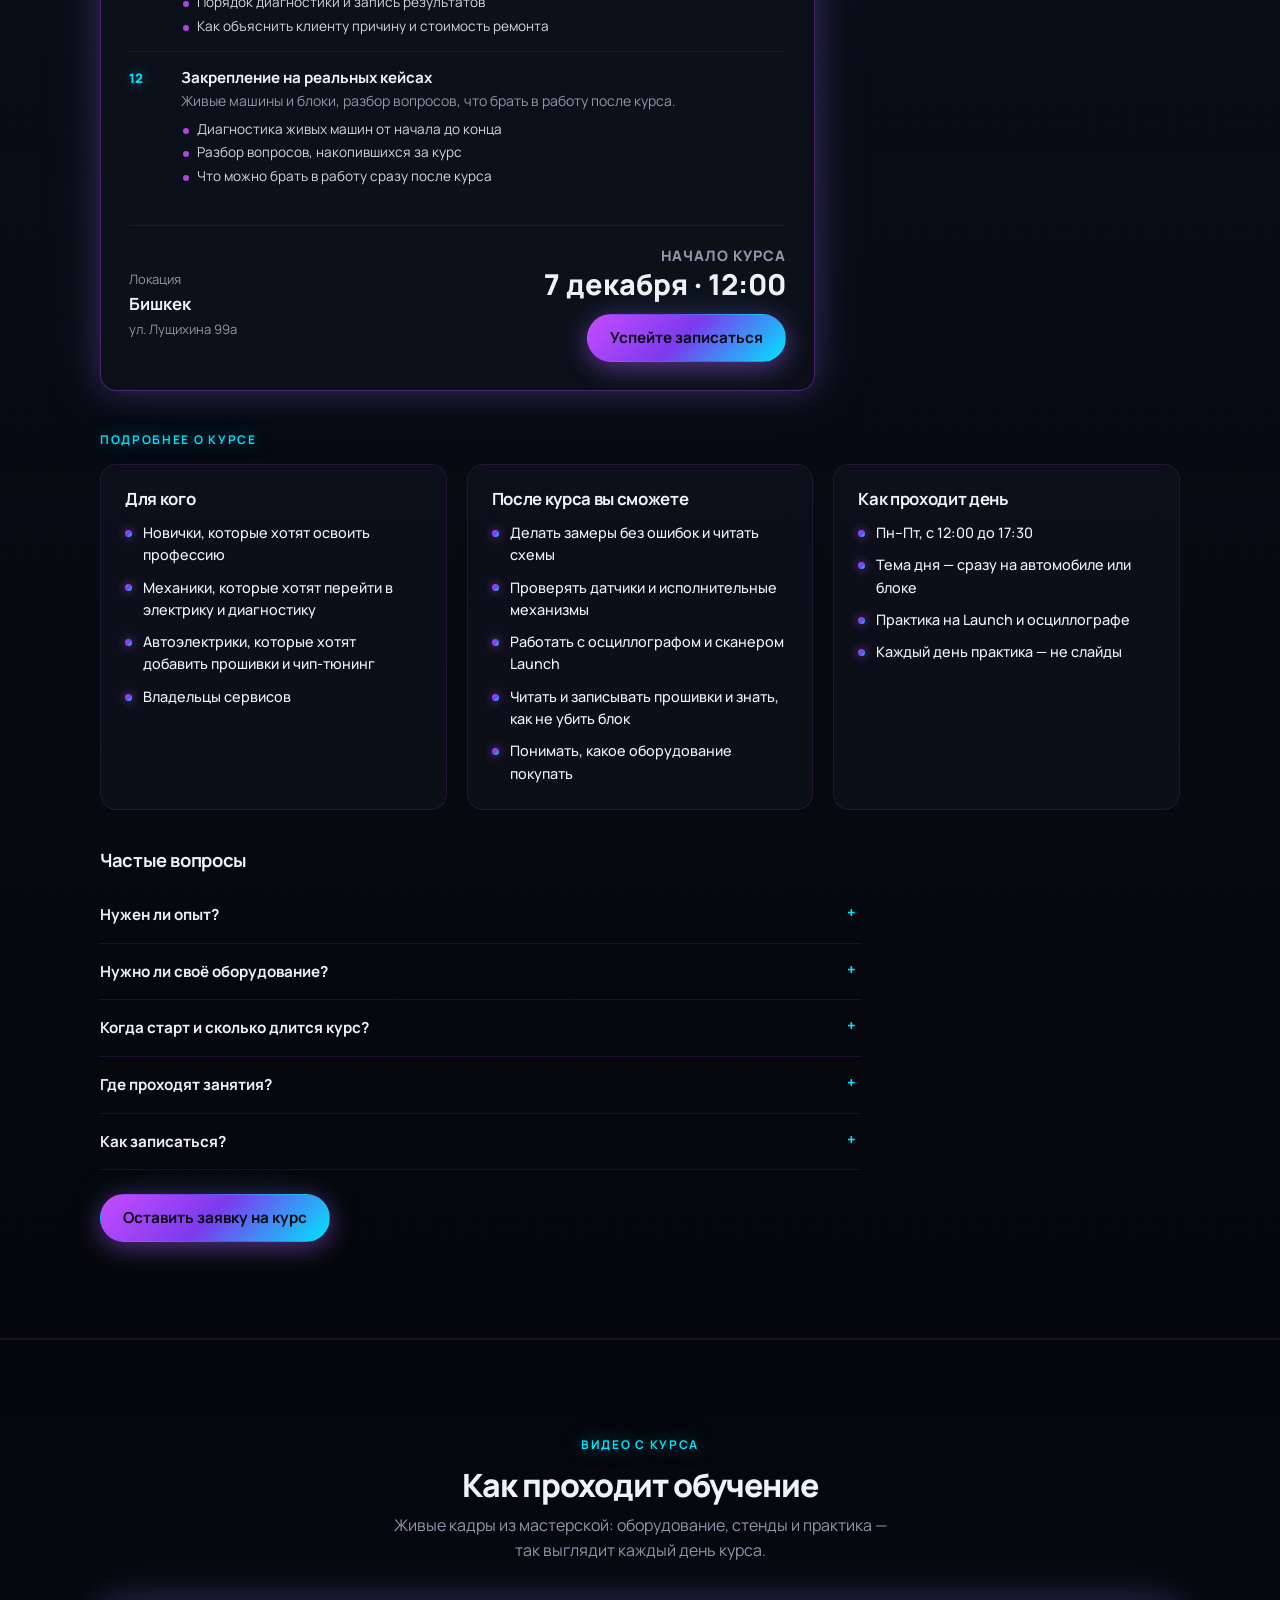
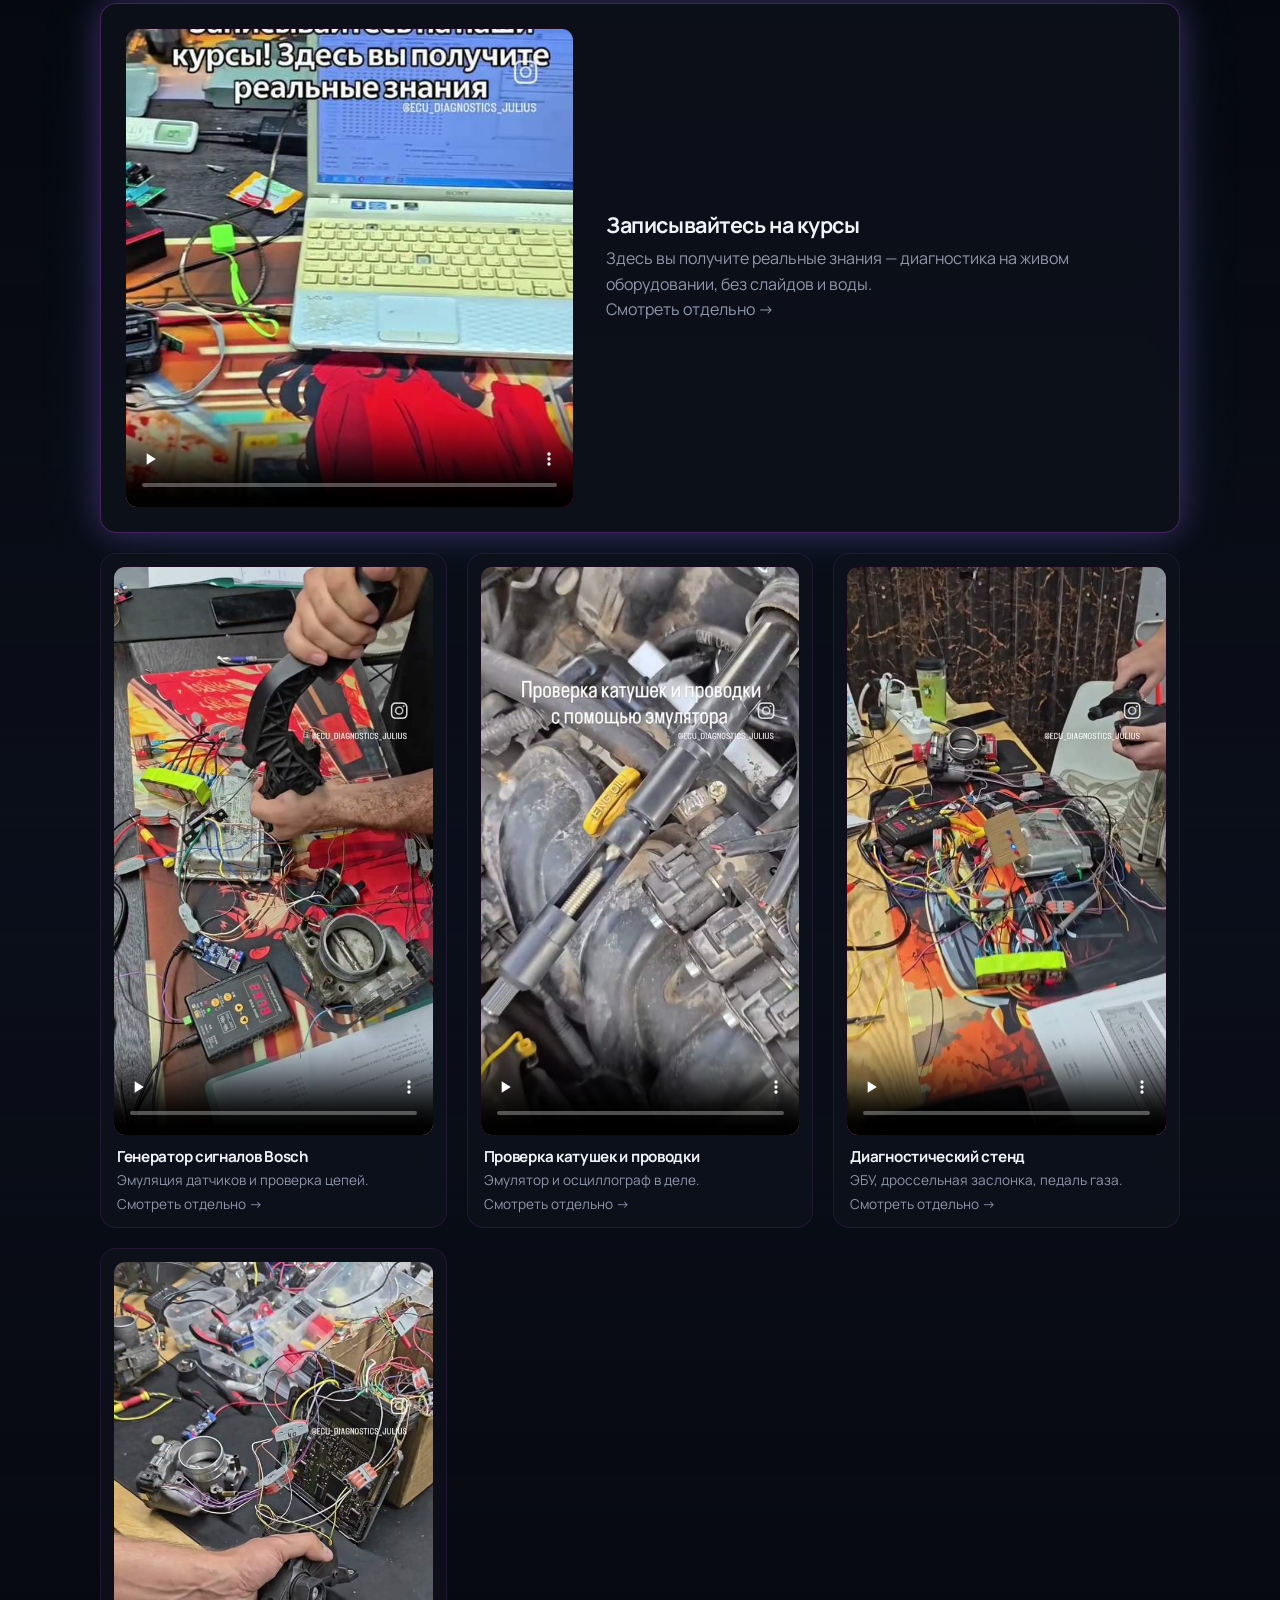
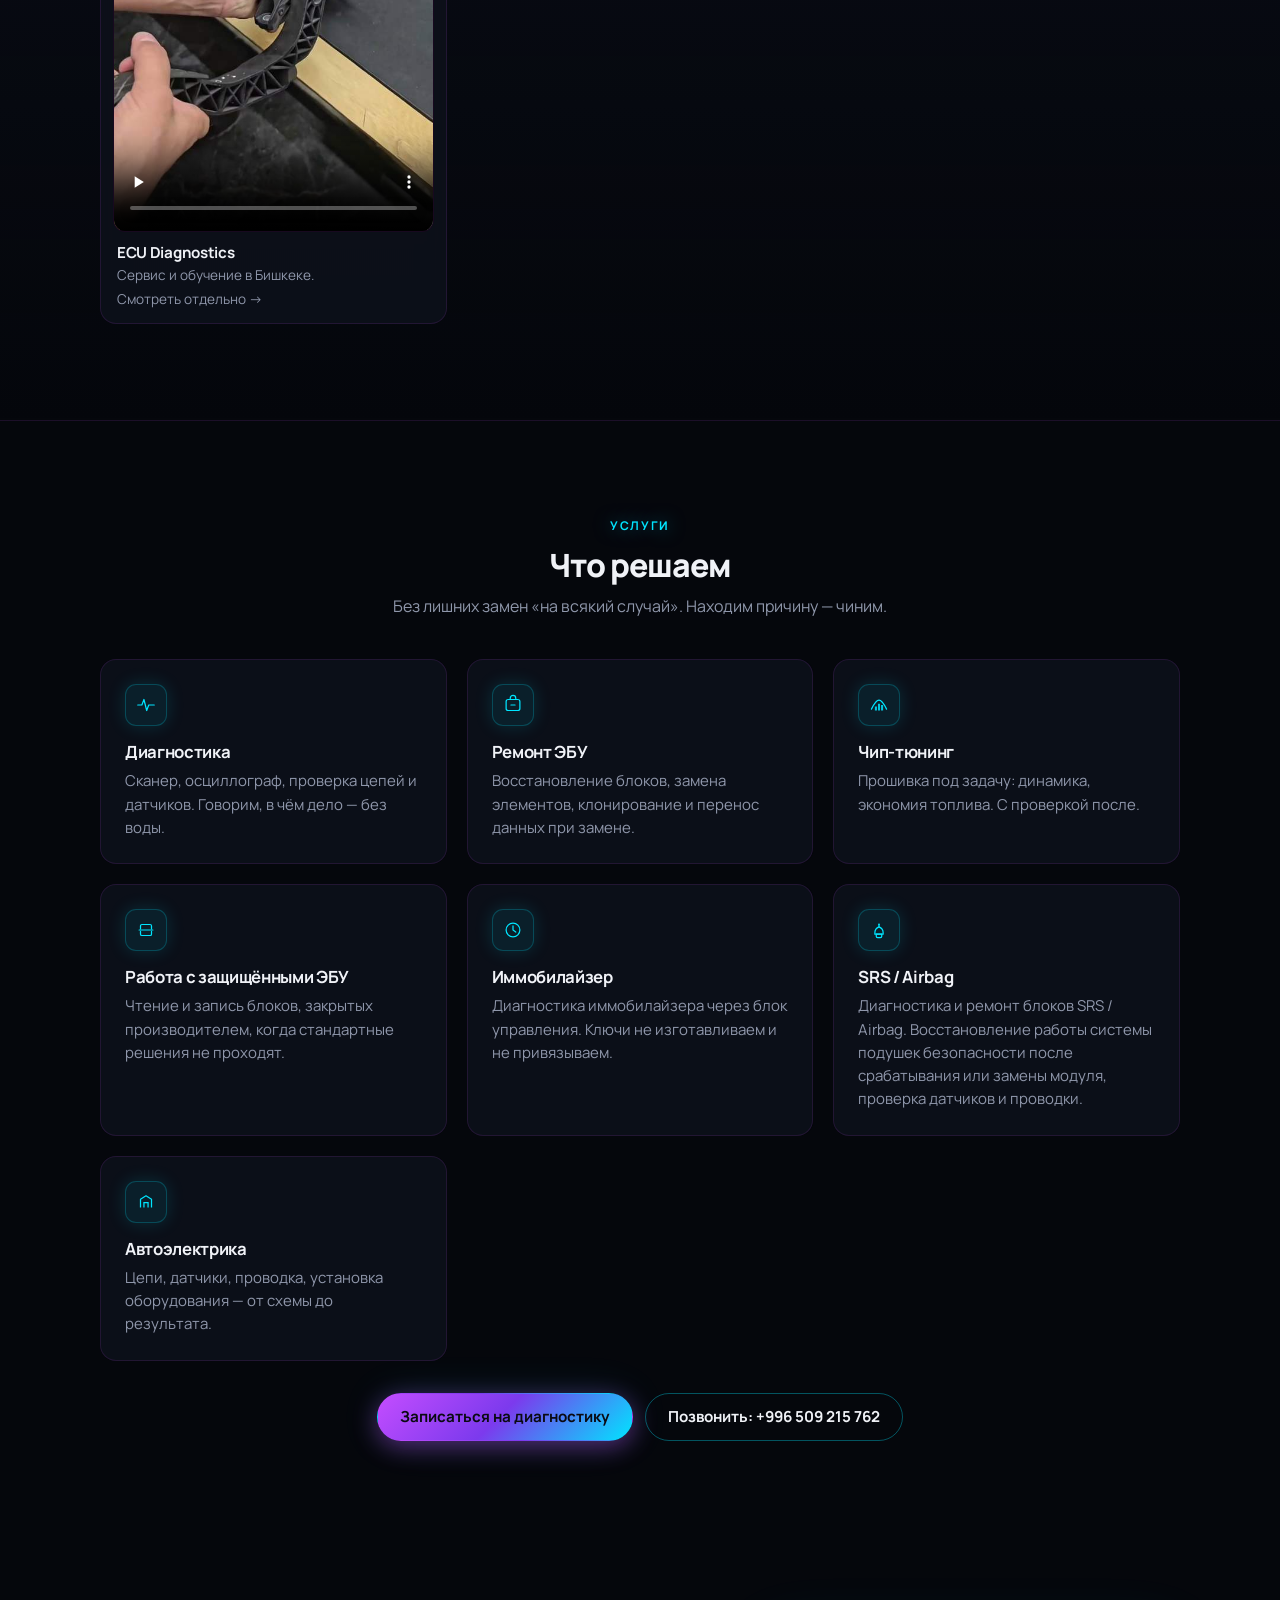
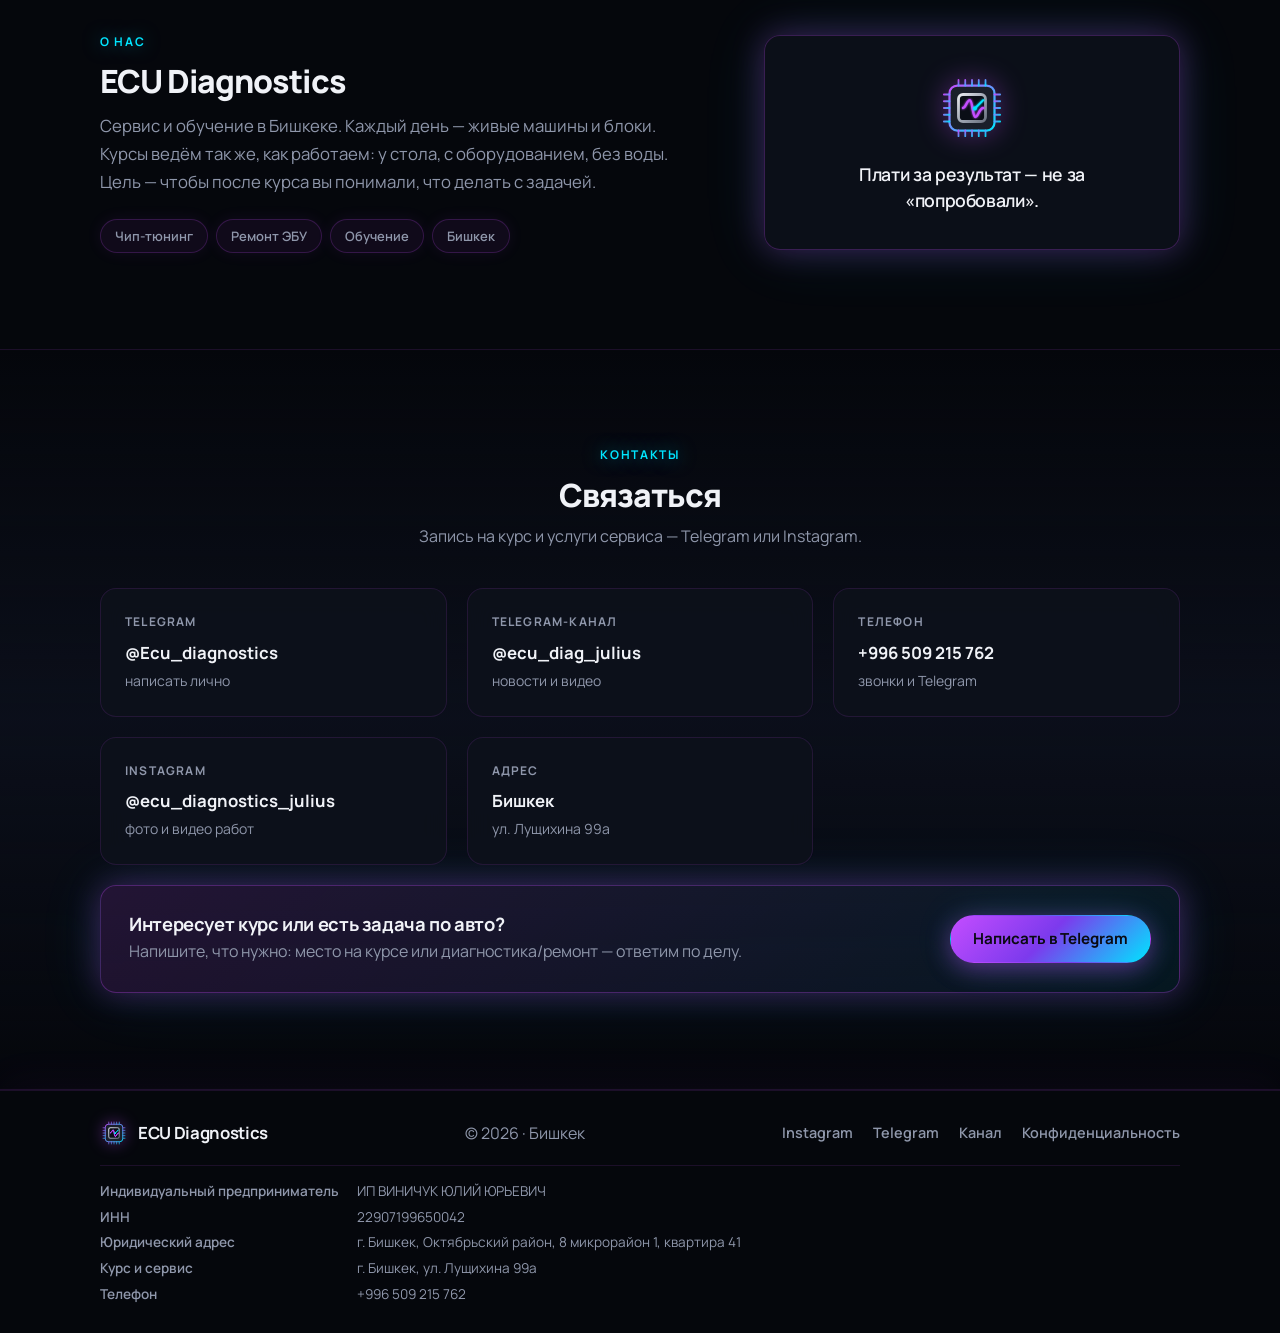
==== commit 3d14a705: "Английская версия сайта (index-en.html), кнопка EN, hreflang и sitemap Co-Authored-By: Claude Opus 5" ====
--- a/index.html
+++ b/index.html
@@ -8,6 +8,7 @@
   <link rel="canonical" href="https://ecu-diagnostics-kg.com/" />
   <link rel="alternate" hreflang="ru" href="https://ecu-diagnostics-kg.com/" />
   <link rel="alternate" hreflang="ky" href="https://ecu-diagnostics-kg.com/index-ky.html" />
+  <link rel="alternate" hreflang="en" href="https://ecu-diagnostics-kg.com/index-en.html" />
   <link rel="alternate" hreflang="x-default" href="https://ecu-diagnostics-kg.com/" />
   <link rel="icon" href="assets/logo-mark.svg" type="image/svg+xml" />
   <link rel="preload" href="assets/fonts/manrope.woff2" as="font" type="font/woff2" crossorigin />
@@ -35,6 +36,7 @@
           <a href="#lead" class="btn btn--sm btn--primary" data-need="course">Оставить заявку</a>
         </nav>
         <a class="lang-switch" href="index-ky.html" aria-label="Кыргызча" title="Кыргызча">🌐 KG</a>
+        <a class="lang-switch" href="index-en.html" aria-label="English" title="English" lang="en">EN</a>
         <button class="burger" id="burger" type="button" aria-label="Меню" aria-expanded="false">
           <span></span><span></span>
         </button>
